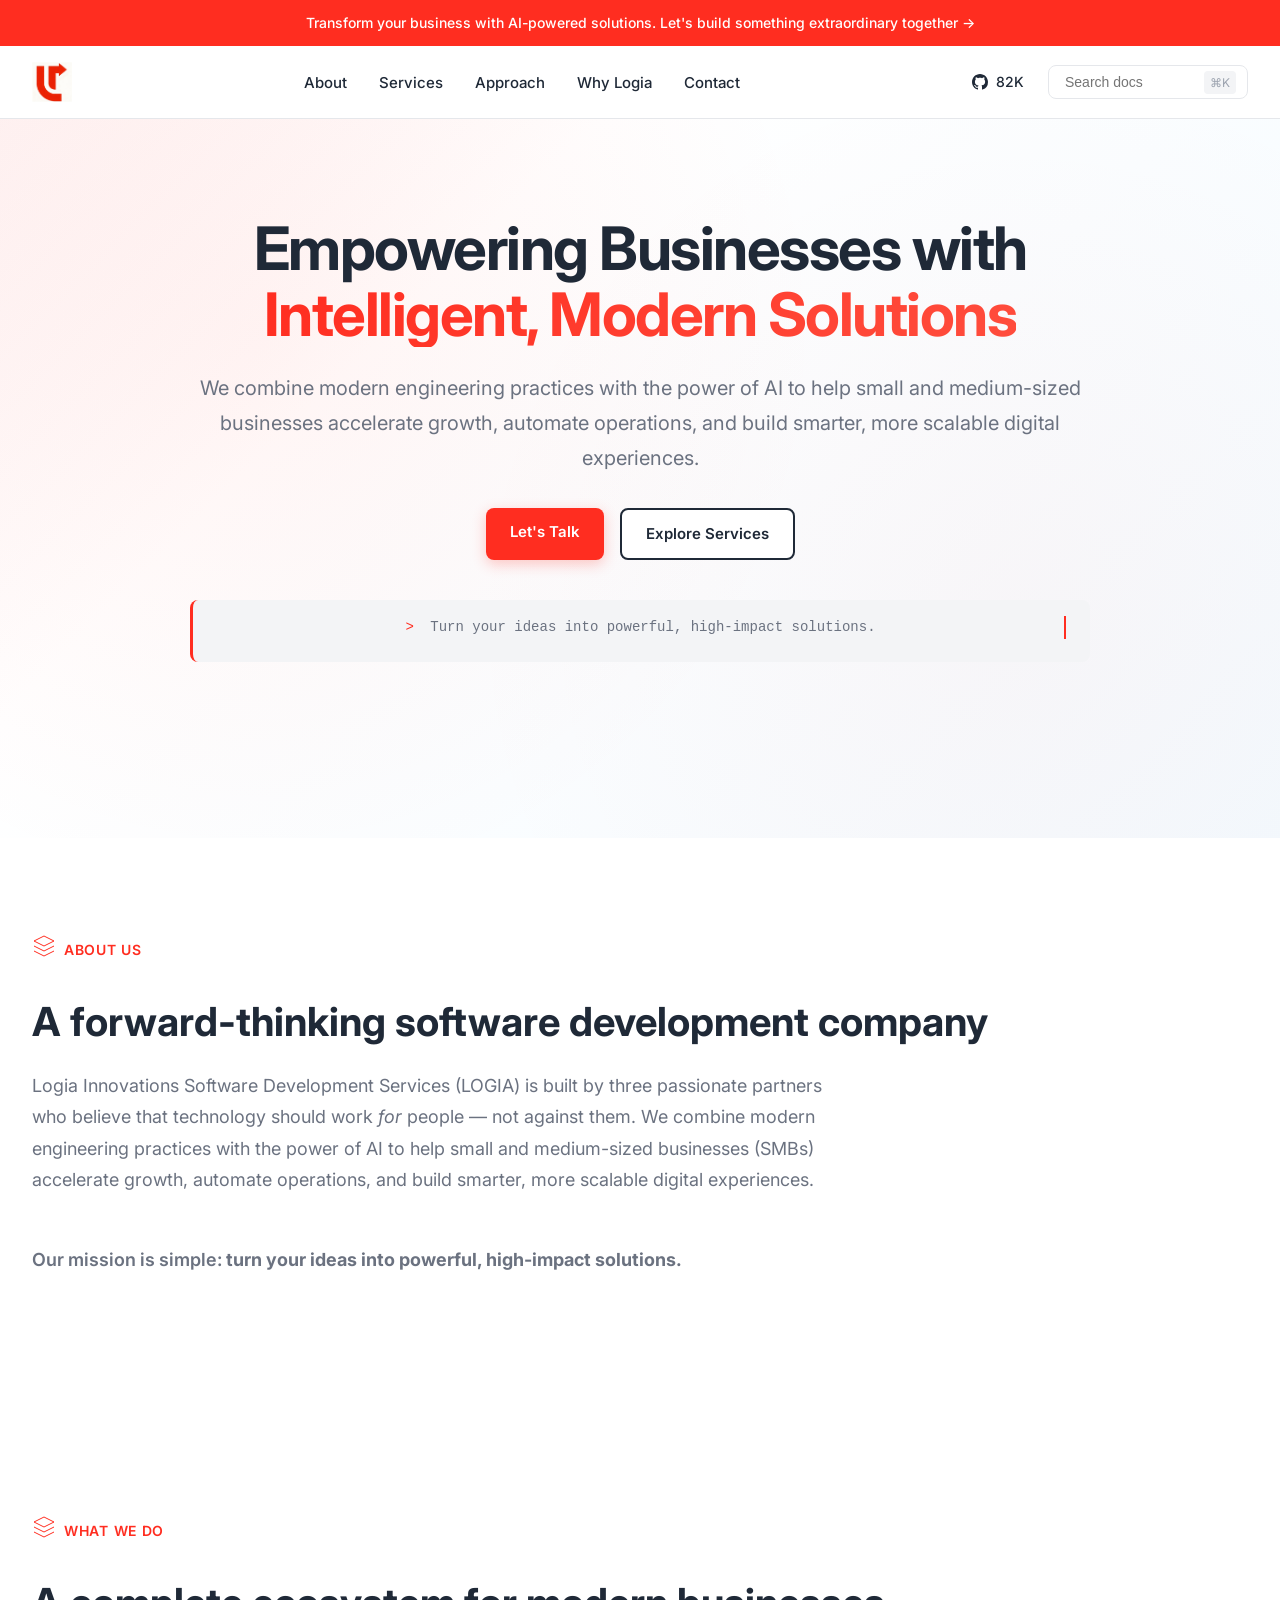
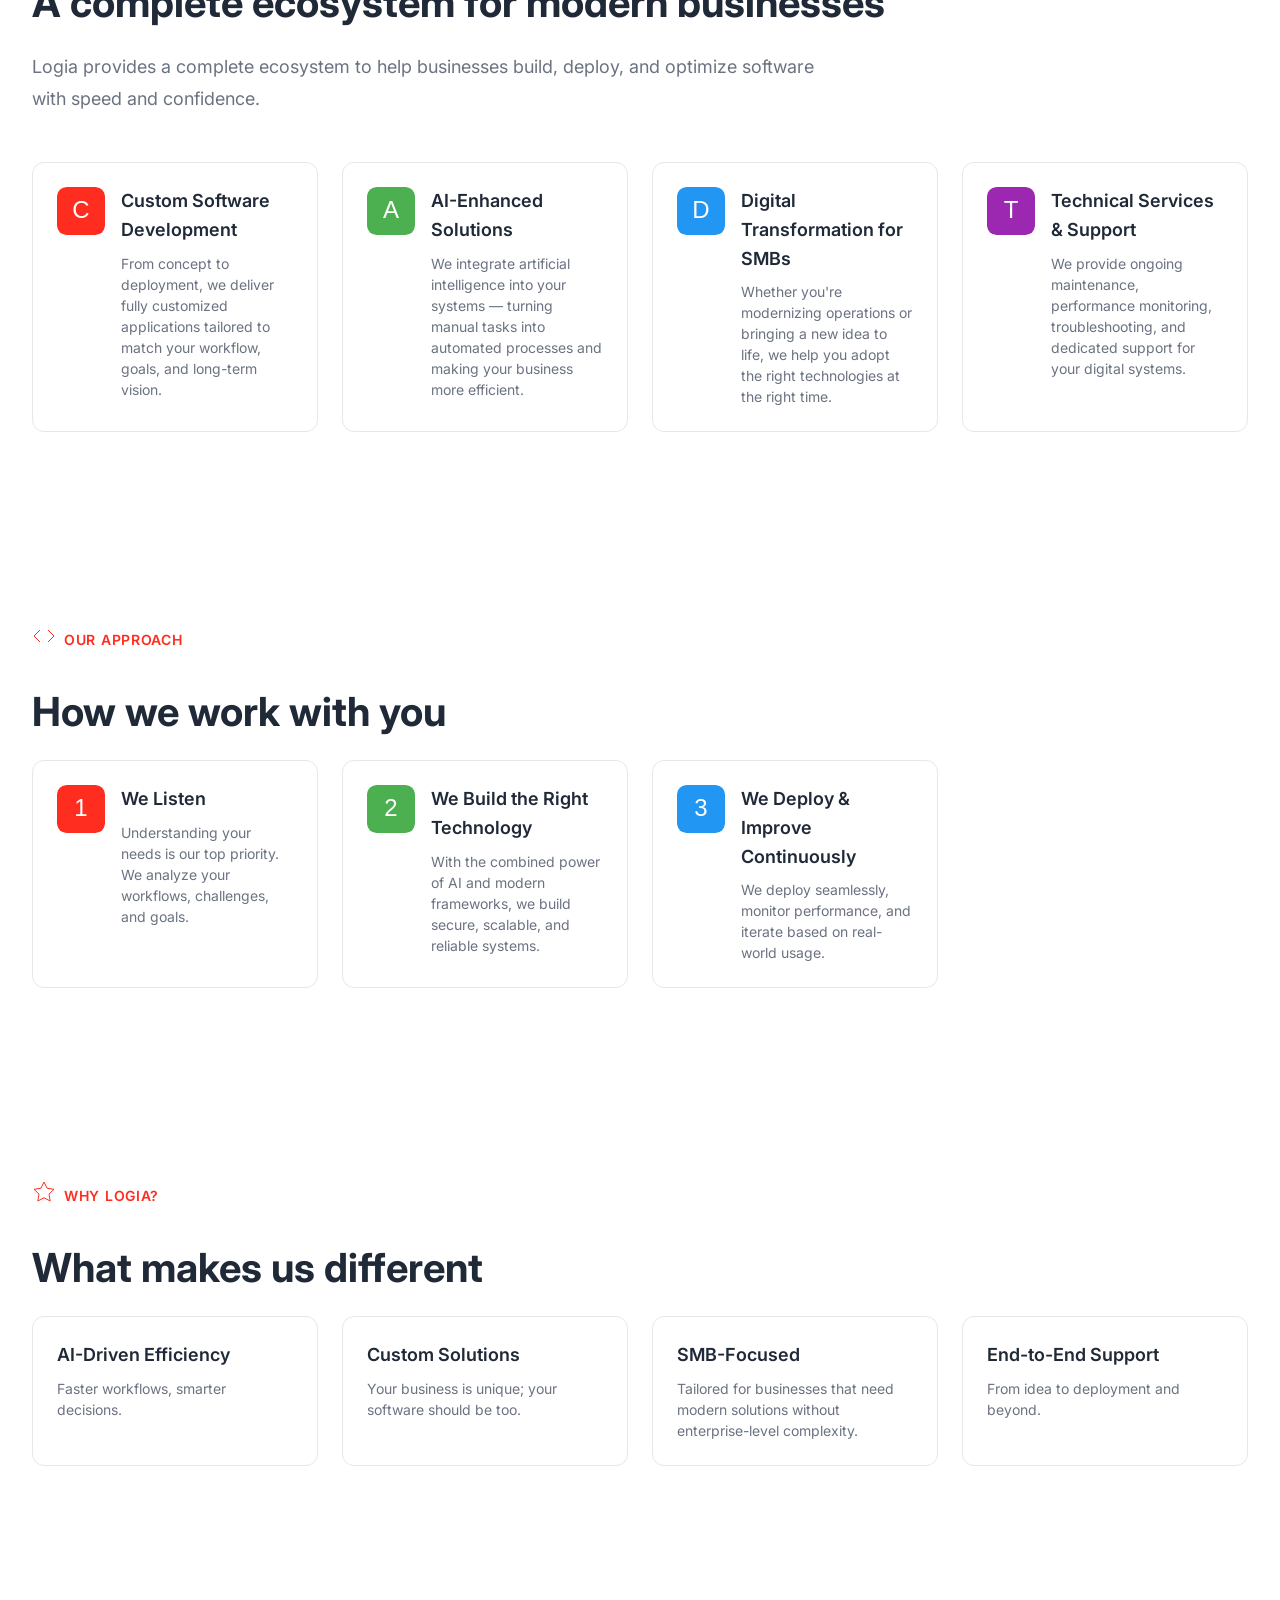
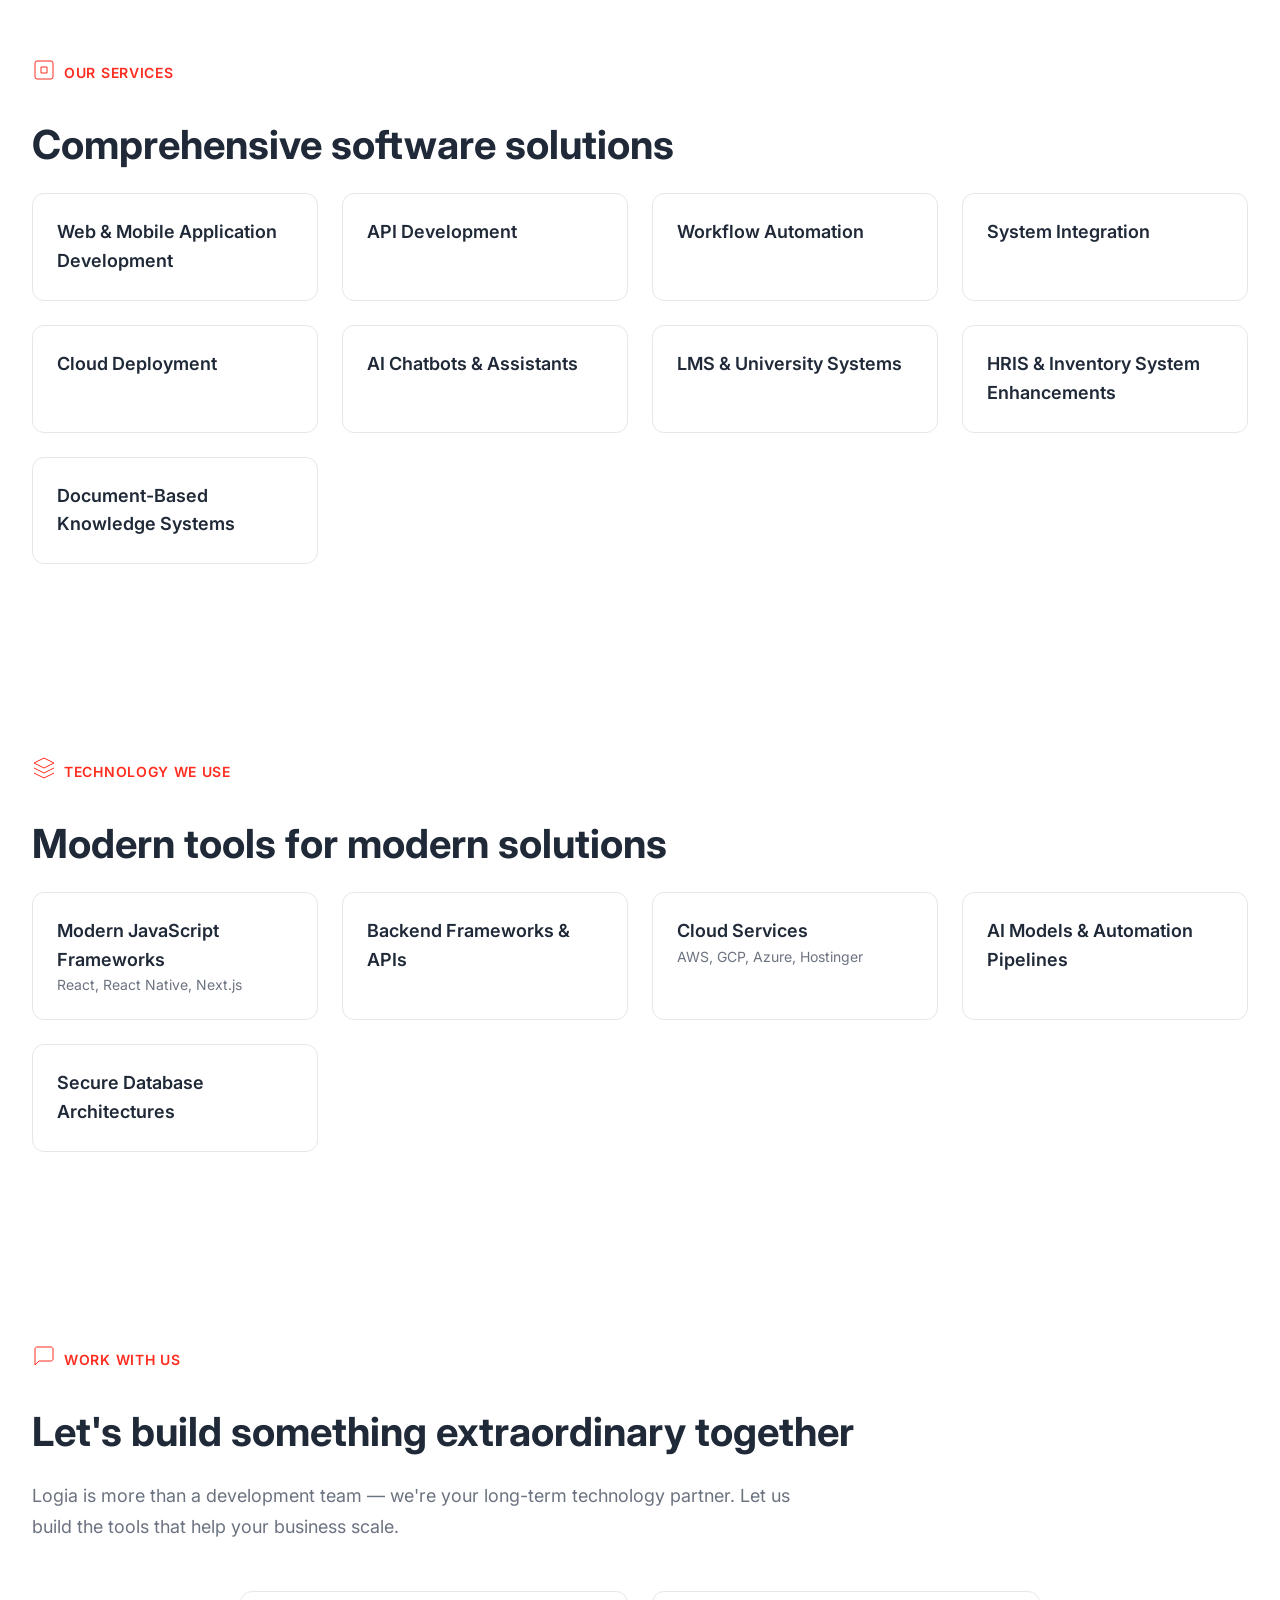
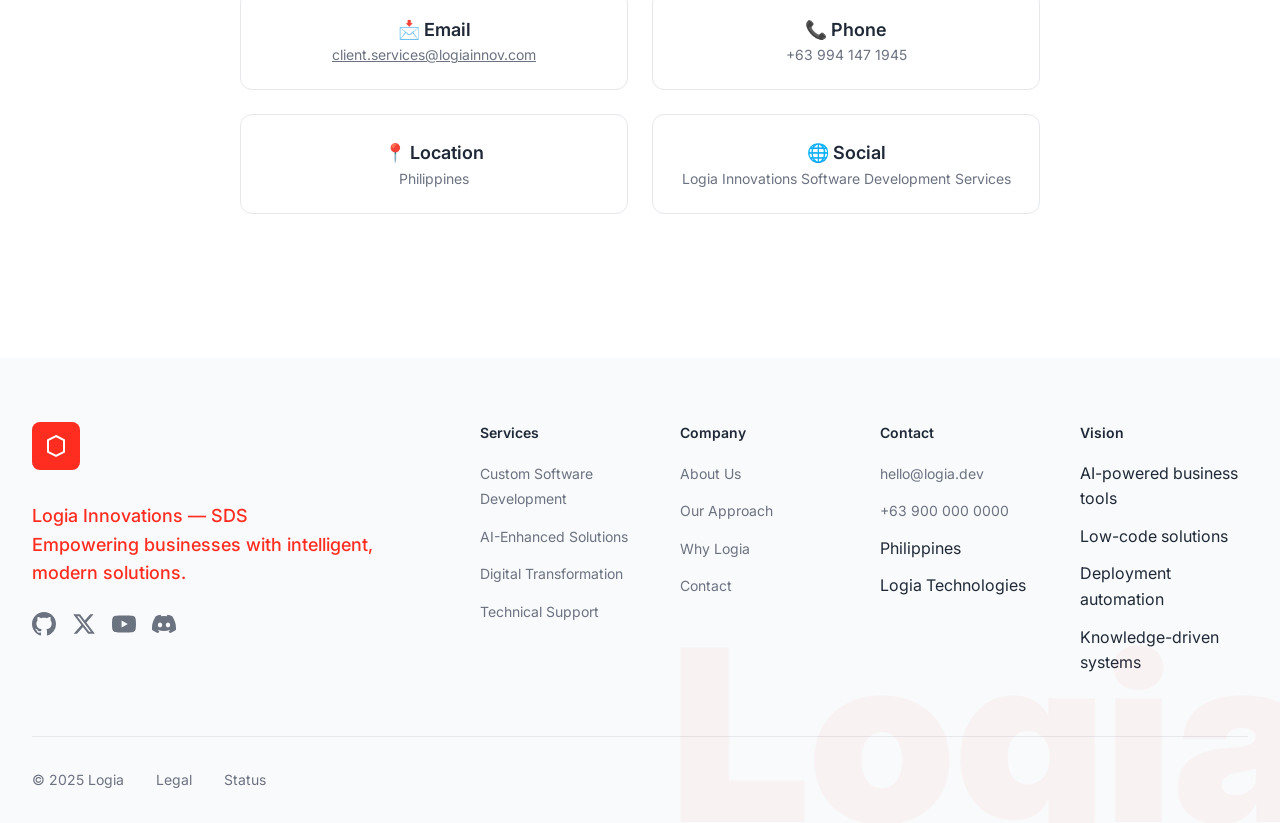
==== index.html @ abb9653e "Update company information and contact details Company Branding: - Update company name to "Logia Inn" ====
<!DOCTYPE html>
<html lang="en">
<head>
    <meta charset="UTF-8">
    <meta name="viewport" content="width=device-width, initial-scale=1.0">
    <meta name="description" content="Logia - Empowering Businesses with Intelligent, Modern Solutions. We combine AI and modern engineering to help SMBs accelerate growth, automate operations, and build scalable digital experiences.">
    <meta name="keywords" content="Logia, software development, AI solutions, SMB digital transformation, custom software, Philippines, web development, mobile apps, workflow automation">
    <meta name="author" content="Logia">
    <meta property="og:title" content="Logia - Empowering Businesses with Intelligent, Modern Solutions">
    <meta property="og:description" content="We combine modern engineering practices with AI to help SMBs accelerate growth and build smarter digital experiences.">
    <meta property="og:type" content="website">
    <meta name="twitter:card" content="summary_large_image">
    <meta name="twitter:title" content="Logia - Empowering Businesses with Intelligent, Modern Solutions">
    <meta name="twitter:description" content="We combine modern engineering practices with AI to help SMBs accelerate growth and build smarter digital experiences.">
    <title>Logia - Empowering Businesses with Intelligent, Modern Solutions</title>
    <link rel="stylesheet" href="styles.css">
    <link rel="preconnect" href="https://fonts.googleapis.com">
    <link rel="preconnect" href="https://fonts.gstatic.com" crossorigin>
    <link href="https://fonts.googleapis.com/css2?family=Inter:wght@300;400;500;600;700&display=swap" rel="stylesheet">
</head>
<body>
    <!-- Banner -->
    <div class="banner">
        <p>Transform your business with AI-powered solutions. Let's build something extraordinary together →</p>
    </div>

    <!-- Navigation -->
    <nav class="navbar">
        <div class="container">
            <div class="nav-wrapper">
                <a href="#" class="logo">
                    <picture>
                        <source srcset="logianewlogo.jpg" type="image/webp">
                        <img src="logianewlogo.jpg" alt="Logia" class="logo-img">
                    </picture>
                </a>

                <ul class="nav-menu">
                    <li class="nav-item">
                        <a href="#about" class="nav-link">About</a>
                    </li>
                    <li class="nav-item">
                        <a href="#services" class="nav-link">Services</a>
                    </li>
                    <li class="nav-item">
                        <a href="#approach" class="nav-link">Approach</a>
                    </li>
                    <li class="nav-item">
                        <a href="#why-logia" class="nav-link">Why Logia</a>
                    </li>
                    <li class="nav-item">
                        <a href="#contact" class="nav-link">Contact</a>
                    </li>
                </ul>

                <div class="nav-right">
                    <a href="#" class="github-link">
                        <svg width="16" height="16" fill="currentColor" viewBox="0 0 16 16">
                            <path d="M8 0C3.58 0 0 3.58 0 8c0 3.54 2.29 6.53 5.47 7.59.4.07.55-.17.55-.38 0-.19-.01-.82-.01-1.49-2.01.37-2.53-.49-2.69-.94-.09-.23-.48-.94-.82-1.13-.28-.15-.68-.52-.01-.53.63-.01 1.08.58 1.23.82.72 1.21 1.87.87 2.33.66.07-.52.28-.87.51-1.07-1.78-.2-3.64-.89-3.64-3.95 0-.87.31-1.59.82-2.15-.08-.2-.36-1.02.08-2.12 0 0 .67-.21 2.2.82.64-.18 1.32-.27 2-.27.68 0 1.36.09 2 .27 1.53-1.04 2.2-.82 2.2-.82.44 1.1.16 1.92.08 2.12.51.56.82 1.27.82 2.15 0 3.07-1.87 3.75-3.65 3.95.29.25.54.73.54 1.48 0 1.07-.01 1.93-.01 2.2 0 .21.15.46.55.38A8.012 8.012 0 0 0 16 8c0-4.42-3.58-8-8-8z"/>
                        </svg>
                        <span>82K</span>
                    </a>
                    <div class="search-box">
                        <input type="search" placeholder="Search docs" aria-label="Search documentation">
                        <span class="search-shortcut">⌘K</span>
                    </div>
                    <!-- <a href="#contact" class="btn btn-primary">Get in Touch</a> -->
                </div>

                <button class="mobile-menu-toggle" aria-label="Toggle menu">
                    <span></span>
                    <span></span>
                    <span></span>
                </button>
            </div>
        </div>
    </nav>

    <!-- Hero Section -->
    <section class="hero">
        <div class="hero-background">
            <div class="hero-gradient"></div>
            <div class="hero-pattern"></div>
        </div>
        <div class="container">
            <div class="hero-content" style="display: flex; justify-content: center; align-items: center;">
                <div class="hero-text" style="text-align: center; max-width: 900px;">
                    <h1 class="hero-title">
                        Empowering Businesses with
                        <span class="text-highlight">Intelligent, Modern Solutions</span>
                    </h1>

                    <p class="hero-description">
                        We combine modern engineering practices with the power of AI to help small and
                        medium-sized businesses accelerate growth, automate operations, and build smarter,
                        more scalable digital experiences.
                    </p>

                    <div class="hero-buttons">
                        <a href="#contact" class="btn btn-primary">Let's Talk</a>
                        <a href="#services" class="btn btn-secondary">Explore Services</a>
                    </div>

                    <div class="code-snippet">
                        <code>
                            <span class="code-prompt">></span> Turn your ideas into powerful, high-impact solutions.
                        </code>
                    </div>

                    <!-- <div class="hero-stats">
                        <div class="stat-item">
                            <div class="stat-number">10+</div>
                            <div class="stat-label">Expert Partners</div>
                        </div>
                        <div class="stat-item">
                            <div class="stat-number">50+</div>
                            <div class="stat-label">Projects Delivered</div>
                        </div>
                        <div class="stat-item">
                            <div class="stat-number">100%</div>
                            <div class="stat-label">Client Satisfaction</div>
                        </div>
                    </div> -->
                </div>
            </div>
        </div>
    </section>

    <!-- About Us Section -->
    <section class="ecosystem" id="about">
        <div class="container">
            <div class="section-header">
                <div class="section-icon">
                    <svg width="24" height="24" viewBox="0 0 24 24" fill="none" stroke="currentColor">
                        <path d="M12 2L2 7L12 12L22 7L12 2Z"></path>
                        <path d="M2 17L12 22L22 17"></path>
                        <path d="M2 12L12 17L22 12"></path>
                    </svg>
                </div>
                <h2 class="section-label">About Us</h2>
            </div>

            <h3 class="ecosystem-title">A forward-thinking software development company</h3>

            <p class="ecosystem-description">
                Logia Innovations Software Development Services (LOGIA) is built by three passionate partners who believe that technology should work
                <em>for</em> people — not against them. We combine modern engineering practices with
                the power of AI to help small and medium-sized businesses (SMBs) accelerate growth,
                automate operations, and build smarter, more scalable digital experiences.
            </p>

            <p class="ecosystem-description" style="margin-top: 1.5rem; font-weight: 600;">
                Our mission is simple: <strong>turn your ideas into powerful, high-impact solutions.</strong>
            </p>
        </div>
    </section>

    <!-- What We Do Section -->
    <section class="ecosystem" id="services">
        <div class="container">
            <div class="section-header">
                <div class="section-icon">
                    <svg width="24" height="24" viewBox="0 0 24 24" fill="none" stroke="currentColor">
                        <path d="M12 2L2 7L12 12L22 7L12 2Z"></path>
                        <path d="M2 17L12 22L22 17"></path>
                        <path d="M2 12L12 17L22 12"></path>
                    </svg>
                </div>
                <h2 class="section-label">What We Do</h2>
            </div>

            <h3 class="ecosystem-title">A complete ecosystem for modern businesses</h3>

            <p class="ecosystem-description">
                Logia provides a complete ecosystem to help businesses build, deploy, and optimize
                software with speed and confidence.
            </p>

            <div class="packages-grid">
                <div class="package-card">
                    <div class="package-icon">
                        <img src="data:image/svg+xml,%3Csvg xmlns='http://www.w3.org/2000/svg' viewBox='0 0 100 100'%3E%3Crect fill='%23FF2D20' width='100' height='100' rx='20'/%3E%3Ctext x='50' y='65' font-size='50' text-anchor='middle' fill='white' font-family='Arial'%3EC%3C/text%3E%3C/svg%3E" alt="Custom Software">
                    </div>
                    <div class="package-info">
                        <div class="package-header">
                            <h4 class="package-name">Custom Software Development</h4>
                        </div>
                        <p class="package-description">From concept to deployment, we deliver fully customized applications tailored to match your workflow, goals, and long-term vision.</p>
                    </div>
                </div>

                <div class="package-card">
                    <div class="package-icon">
                        <img src="data:image/svg+xml,%3Csvg xmlns='http://www.w3.org/2000/svg' viewBox='0 0 100 100'%3E%3Crect fill='%234CAF50' width='100' height='100' rx='20'/%3E%3Ctext x='50' y='65' font-size='50' text-anchor='middle' fill='white' font-family='Arial'%3EA%3C/text%3E%3C/svg%3E" alt="AI Solutions">
                    </div>
                    <div class="package-info">
                        <div class="package-header">
                            <h4 class="package-name">AI-Enhanced Solutions</h4>
                        </div>
                        <p class="package-description">We integrate artificial intelligence into your systems — turning manual tasks into automated processes and making your business more efficient.</p>
                    </div>
                </div>

                <div class="package-card">
                    <div class="package-icon">
                        <img src="data:image/svg+xml,%3Csvg xmlns='http://www.w3.org/2000/svg' viewBox='0 0 100 100'%3E%3Crect fill='%232196F3' width='100' height='100' rx='20'/%3E%3Ctext x='50' y='65' font-size='50' text-anchor='middle' fill='white' font-family='Arial'%3ED%3C/text%3E%3C/svg%3E" alt="Digital Transformation">
                    </div>
                    <div class="package-info">
                        <div class="package-header">
                            <h4 class="package-name">Digital Transformation for SMBs</h4>
                        </div>
                        <p class="package-description">Whether you're modernizing operations or bringing a new idea to life, we help you adopt the right technologies at the right time.</p>
                    </div>
                </div>

                <div class="package-card">
                    <div class="package-icon">
                        <img src="data:image/svg+xml,%3Csvg xmlns='http://www.w3.org/2000/svg' viewBox='0 0 100 100'%3E%3Crect fill='%239C27B0' width='100' height='100' rx='20'/%3E%3Ctext x='50' y='65' font-size='50' text-anchor='middle' fill='white' font-family='Arial'%3ET%3C/text%3E%3C/svg%3E" alt="Technical Support">
                    </div>
                    <div class="package-info">
                        <div class="package-header">
                            <h4 class="package-name">Technical Services & Support</h4>
                        </div>
                        <p class="package-description">We provide ongoing maintenance, performance monitoring, troubleshooting, and dedicated support for your digital systems.</p>
                    </div>
                </div>
            </div>
        </div>
    </section>

    <!-- Our Approach Section -->
    <section class="ecosystem" id="approach">
        <div class="container">
            <div class="section-header">
                <div class="section-icon">
                    <svg width="24" height="24" viewBox="0 0 24 24" fill="none" stroke="currentColor">
                        <polyline points="16 18 22 12 16 6"></polyline>
                        <polyline points="8 6 2 12 8 18"></polyline>
                    </svg>
                </div>
                <h2 class="section-label">Our Approach</h2>
            </div>

            <h3 class="ecosystem-title">How we work with you</h3>

            <div class="packages-grid">
                <div class="package-card">
                    <div class="package-icon">
                        <img src="data:image/svg+xml,%3Csvg xmlns='http://www.w3.org/2000/svg' viewBox='0 0 100 100'%3E%3Crect fill='%23FF2D20' width='100' height='100' rx='20'/%3E%3Ctext x='50' y='65' font-size='50' text-anchor='middle' fill='white' font-family='Arial'%3E1%3C/text%3E%3C/svg%3E" alt="We Listen">
                    </div>
                    <div class="package-info">
                        <div class="package-header">
                            <h4 class="package-name">We Listen</h4>
                        </div>
                        <p class="package-description">Understanding your needs is our top priority. We analyze your workflows, challenges, and goals.</p>
                    </div>
                </div>

                <div class="package-card">
                    <div class="package-icon">
                        <img src="data:image/svg+xml,%3Csvg xmlns='http://www.w3.org/2000/svg' viewBox='0 0 100 100'%3E%3Crect fill='%234CAF50' width='100' height='100' rx='20'/%3E%3Ctext x='50' y='65' font-size='50' text-anchor='middle' fill='white' font-family='Arial'%3E2%3C/text%3E%3C/svg%3E" alt="We Build">
                    </div>
                    <div class="package-info">
                        <div class="package-header">
                            <h4 class="package-name">We Build the Right Technology</h4>
                        </div>
                        <p class="package-description">With the combined power of AI and modern frameworks, we build secure, scalable, and reliable systems.</p>
                    </div>
                </div>

                <div class="package-card">
                    <div class="package-icon">
                        <img src="data:image/svg+xml,%3Csvg xmlns='http://www.w3.org/2000/svg' viewBox='0 0 100 100'%3E%3Crect fill='%232196F3' width='100' height='100' rx='20'/%3E%3Ctext x='50' y='65' font-size='50' text-anchor='middle' fill='white' font-family='Arial'%3E3%3C/text%3E%3C/svg%3E" alt="We Deploy">
                    </div>
                    <div class="package-info">
                        <div class="package-header">
                            <h4 class="package-name">We Deploy & Improve Continuously</h4>
                        </div>
                        <p class="package-description">We deploy seamlessly, monitor performance, and iterate based on real-world usage.</p>
                    </div>
                </div>
            </div>
        </div>
    </section>

    <!-- Why Logia Section -->
    <section class="ecosystem" id="why-logia">
        <div class="container">
            <div class="section-header">
                <div class="section-icon">
                    <svg width="24" height="24" viewBox="0 0 24 24" fill="none" stroke="currentColor">
                        <path d="M12 2L15.09 8.26L22 9.27L17 14.14L18.18 21.02L12 17.77L5.82 21.02L7 14.14L2 9.27L8.91 8.26L12 2Z"></path>
                    </svg>
                </div>
                <h2 class="section-label">Why Logia?</h2>
            </div>

            <h3 class="ecosystem-title">What makes us different</h3>

            <div class="packages-grid">
                <div class="package-card">
                    <div class="package-info">
                        <div class="package-header">
                            <h4 class="package-name">AI-Driven Efficiency</h4>
                        </div>
                        <p class="package-description">Faster workflows, smarter decisions.</p>
                    </div>
                </div>

                <div class="package-card">
                    <div class="package-info">
                        <div class="package-header">
                            <h4 class="package-name">Custom Solutions</h4>
                        </div>
                        <p class="package-description">Your business is unique; your software should be too.</p>
                    </div>
                </div>

                <div class="package-card">
                    <div class="package-info">
                        <div class="package-header">
                            <h4 class="package-name">SMB-Focused</h4>
                        </div>
                        <p class="package-description">Tailored for businesses that need modern solutions without enterprise-level complexity.</p>
                    </div>
                </div>

                <div class="package-card">
                    <div class="package-info">
                        <div class="package-header">
                            <h4 class="package-name">End-to-End Support</h4>
                        </div>
                        <p class="package-description">From idea to deployment and beyond.</p>
                    </div>
                </div>
            </div>
        </div>
    </section>

    <!-- Services List Section -->
    <section class="ecosystem">
        <div class="container">
            <div class="section-header">
                <div class="section-icon">
                    <svg width="24" height="24" viewBox="0 0 24 24" fill="none" stroke="currentColor">
                        <rect x="3" y="3" width="18" height="18" rx="2"></rect>
                        <path d="M9 9H15V15H9V9Z"></path>
                    </svg>
                </div>
                <h2 class="section-label">Our Services</h2>
            </div>

            <h3 class="ecosystem-title">Comprehensive software solutions</h3>

            <div class="packages-grid">
                <div class="package-card">
                    <div class="package-info">
                        <h4 class="package-name">Web & Mobile Application Development</h4>
                    </div>
                </div>

                <div class="package-card">
                    <div class="package-info">
                        <h4 class="package-name">API Development</h4>
                    </div>
                </div>

                <div class="package-card">
                    <div class="package-info">
                        <h4 class="package-name">Workflow Automation</h4>
                    </div>
                </div>

                <div class="package-card">
                    <div class="package-info">
                        <h4 class="package-name">System Integration</h4>
                    </div>
                </div>

                <div class="package-card">
                    <div class="package-info">
                        <h4 class="package-name">Cloud Deployment</h4>
                    </div>
                </div>

                <div class="package-card">
                    <div class="package-info">
                        <h4 class="package-name">AI Chatbots & Assistants</h4>
                    </div>
                </div>

                <div class="package-card">
                    <div class="package-info">
                        <h4 class="package-name">LMS & University Systems</h4>
                    </div>
                </div>

                <div class="package-card">
                    <div class="package-info">
                        <h4 class="package-name">HRIS & Inventory System Enhancements</h4>
                    </div>
                </div>

                <div class="package-card">
                    <div class="package-info">
                        <h4 class="package-name">Document-Based Knowledge Systems</h4>
                    </div>
                </div>
            </div>
        </div>
    </section>

    <!-- Technology Section -->
    <section class="ecosystem">
        <div class="container">
            <div class="section-header">
                <div class="section-icon">
                    <svg width="24" height="24" viewBox="0 0 24 24" fill="none" stroke="currentColor">
                        <path d="M12 2L2 7L12 12L22 7L12 2Z"></path>
                        <path d="M2 17L12 22L22 17"></path>
                        <path d="M2 12L12 17L22 12"></path>
                    </svg>
                </div>
                <h2 class="section-label">Technology We Use</h2>
            </div>

            <h3 class="ecosystem-title">Modern tools for modern solutions</h3>

            <div class="packages-grid">
                <div class="package-card">
                    <div class="package-info">
                        <h4 class="package-name">Modern JavaScript Frameworks</h4>
                        <p class="package-description">React, React Native, Next.js</p>
                    </div>
                </div>

                <div class="package-card">
                    <div class="package-info">
                        <h4 class="package-name">Backend Frameworks & APIs</h4>
                    </div>
                </div>

                <div class="package-card">
                    <div class="package-info">
                        <h4 class="package-name">Cloud Services</h4>
                        <p class="package-description">AWS, GCP, Azure, Hostinger</p>
                    </div>
                </div>

                <div class="package-card">
                    <div class="package-info">
                        <h4 class="package-name">AI Models & Automation Pipelines</h4>
                    </div>
                </div>

                <div class="package-card">
                    <div class="package-info">
                        <h4 class="package-name">Secure Database Architectures</h4>
                    </div>
                </div>
            </div>
        </div>
    </section>

    <!-- Contact Section -->
    <section class="ecosystem" id="contact">
        <div class="container">
            <div class="section-header">
                <div class="section-icon">
                    <svg width="24" height="24" viewBox="0 0 24 24" fill="none" stroke="currentColor">
                        <path d="M21 15C21 15.5304 20.7893 16.0391 20.4142 16.4142C20.0391 16.7893 19.5304 17 19 17H7L3 21V5C3 4.46957 3.21071 3.96086 3.58579 3.58579C3.96086 3.21071 4.46957 3 5 3H19C19.5304 3 20.0391 3.21071 20.4142 3.58579C20.7893 3.96086 21 4.46957 21 5V15Z"></path>
                    </svg>
                </div>
                <h2 class="section-label">Work With Us</h2>
            </div>

            <h3 class="ecosystem-title">Let's build something extraordinary together</h3>

            <p class="ecosystem-description">
                Logia is more than a development team — we're your long-term technology partner.
                Let us build the tools that help your business scale.
            </p>

            <div class="packages-grid" style="max-width: 800px; margin: 3rem auto;">
                <div class="package-card" style="text-align: center;">
                    <div class="package-info">
                        <h4 class="package-name">📩 Email</h4>
                        <p class="package-description">
                            <a href="mailto:client.services@logiainnov.com" style="color: inherit; text-decoration: underline;">client.services@logiainnov.com</a>
                        </p>
                    </div>
                </div>

                <div class="package-card" style="text-align: center;">
                    <div class="package-info">
                        <h4 class="package-name">📞 Phone</h4>
                        <p class="package-description">+63 994 147 1945</p>
                    </div>
                </div>

                <div class="package-card" style="text-align: center;">
                    <div class="package-info">
                        <h4 class="package-name">📍 Location</h4>
                        <p class="package-description">Philippines</p>
                    </div>
                </div>

                <div class="package-card" style="text-align: center;">
                    <div class="package-info">
                        <h4 class="package-name">🌐 Social</h4>
                        <p class="package-description">Logia Innovations Software Development Services</p>
                    </div>
                </div>
            </div>
        </div>
    </section>

    <!-- Footer -->
    <footer class="footer" id="contact">
        <div class="container">
            <div class="footer-content">
                <div class="footer-brand">
                    <div class="footer-logo">
                        <svg width="48" height="48" viewBox="0 0 48 48" fill="none">
                            <rect width="48" height="48" rx="8" fill="#FF2D20"/>
                            <path d="M24 14L32 18V30L24 34L16 30V18L24 14Z" stroke="white" stroke-width="2" fill="none"/>
                        </svg>
                    </div>
                    <p class="footer-tagline">
                        Logia Innovations — SDS<br>
                        Empowering businesses with intelligent,<br>
                        modern solutions.
                    </p>
                    <div class="social-links">
                        <a href="#" aria-label="GitHub">
                            <svg width="24" height="24" fill="currentColor" viewBox="0 0 16 16">
                                <path d="M8 0C3.58 0 0 3.58 0 8c0 3.54 2.29 6.53 5.47 7.59.4.07.55-.17.55-.38 0-.19-.01-.82-.01-1.49-2.01.37-2.53-.49-2.69-.94-.09-.23-.48-.94-.82-1.13-.28-.15-.68-.52-.01-.53.63-.01 1.08.58 1.23.82.72 1.21 1.87.87 2.33.66.07-.52.28-.87.51-1.07-1.78-.2-3.64-.89-3.64-3.95 0-.87.31-1.59.82-2.15-.08-.2-.36-1.02.08-2.12 0 0 .67-.21 2.2.82.64-.18 1.32-.27 2-.27.68 0 1.36.09 2 .27 1.53-1.04 2.2-.82 2.2-.82.44 1.1.16 1.92.08 2.12.51.56.82 1.27.82 2.15 0 3.07-1.87 3.75-3.65 3.95.29.25.54.73.54 1.48 0 1.07-.01 1.93-.01 2.2 0 .21.15.46.55.38A8.012 8.012 0 0 0 16 8c0-4.42-3.58-8-8-8z"/>
                            </svg>
                        </a>
                        <a href="#" aria-label="Twitter">
                            <svg width="24" height="24" fill="currentColor" viewBox="0 0 24 24">
                                <path d="M18.244 2.25h3.308l-7.227 8.26 8.502 11.24H16.17l-5.214-6.817L4.99 21.75H1.68l7.73-8.835L1.254 2.25H8.08l4.713 6.231zm-1.161 17.52h1.833L7.084 4.126H5.117z"/>
                            </svg>
                        </a>
                        <a href="#" aria-label="YouTube">
                            <svg width="24" height="24" fill="currentColor" viewBox="0 0 24 24">
                                <path d="M23.498 6.186a3.016 3.016 0 0 0-2.122-2.136C19.505 3.545 12 3.545 12 3.545s-7.505 0-9.377.505A3.017 3.017 0 0 0 .502 6.186C0 8.07 0 12 0 12s0 3.93.502 5.814a3.016 3.016 0 0 0 2.122 2.136c1.871.505 9.376.505 9.376.505s7.505 0 9.377-.505a3.015 3.015 0 0 0 2.122-2.136C24 15.93 24 12 24 12s0-3.93-.502-5.814zM9.545 15.568V8.432L15.818 12l-6.273 3.568z"/>
                            </svg>
                        </a>
                        <a href="#" aria-label="Discord">
                            <svg width="24" height="24" fill="currentColor" viewBox="0 0 24 24">
                                <path d="M20.317 4.37a19.791 19.791 0 0 0-4.885-1.515a.074.074 0 0 0-.079.037c-.21.375-.444.864-.608 1.25a18.27 18.27 0 0 0-5.487 0a12.64 12.64 0 0 0-.617-1.25a.077.077 0 0 0-.079-.037A19.736 19.736 0 0 0 3.677 4.37a.07.07 0 0 0-.032.027C.533 9.046-.32 13.58.099 18.057a.082.082 0 0 0 .031.057a19.9 19.9 0 0 0 5.993 3.03a.078.078 0 0 0 .084-.028a14.09 14.09 0 0 0 1.226-1.994a.076.076 0 0 0-.041-.106a13.107 13.107 0 0 1-1.872-.892a.077.077 0 0 1-.008-.128a10.2 10.2 0 0 0 .372-.292a.074.074 0 0 1 .077-.01c3.928 1.793 8.18 1.793 12.062 0a.074.074 0 0 1 .078.01c.12.098.246.198.373.292a.077.077 0 0 1-.006.127a12.299 12.299 0 0 1-1.873.892a.077.077 0 0 0-.041.107c.36.698.772 1.362 1.225 1.993a.076.076 0 0 0 .084.028a19.839 19.839 0 0 0 6.002-3.03a.077.077 0 0 0 .032-.054c.5-5.177-.838-9.674-3.549-13.66a.061.061 0 0 0-.031-.03zM8.02 15.33c-1.183 0-2.157-1.085-2.157-2.419c0-1.333.956-2.419 2.157-2.419c1.21 0 2.176 1.096 2.157 2.42c0 1.333-.956 2.418-2.157 2.418zm7.975 0c-1.183 0-2.157-1.085-2.157-2.419c0-1.333.955-2.419 2.157-2.419c1.21 0 2.176 1.096 2.157 2.42c0 1.333-.946 2.418-2.157 2.418z"/>
                            </svg>
                        </a>
                    </div>
                </div>

                <div class="footer-links">
                    <div class="footer-column">
                        <h4>Services</h4>
                        <ul>
                            <li><a href="#services">Custom Software Development</a></li>
                            <li><a href="#services">AI-Enhanced Solutions</a></li>
                            <li><a href="#services">Digital Transformation</a></li>
                            <li><a href="#services">Technical Support</a></li>
                        </ul>
                    </div>

                    <div class="footer-column">
                        <h4>Company</h4>
                        <ul>
                            <li><a href="#about">About Us</a></li>
                            <li><a href="#approach">Our Approach</a></li>
                            <li><a href="#why-logia">Why Logia</a></li>
                            <li><a href="#contact">Contact</a></li>
                        </ul>
                    </div>

                    <div class="footer-column">
                        <h4>Contact</h4>
                        <ul>
                            <li><a href="mailto:hello@logia.dev">hello@logia.dev</a></li>
                            <li><a href="tel:+639000000000">+63 900 000 0000</a></li>
                            <li>Philippines</li>
                            <li>Logia Technologies</li>
                        </ul>
                    </div>

                    <div class="footer-column">
                        <h4>Vision</h4>
                        <ul>
                            <li>AI-powered business tools</li>
                            <li>Low-code solutions</li>
                            <li>Deployment automation</li>
                            <li>Knowledge-driven systems</li>
                        </ul>
                    </div>
                </div>
            </div>

            <div class="footer-bottom">
                <div class="footer-legal">
                    <p>&copy; 2025 Logia</p>
                    <a href="#">Legal</a>
                    <a href="#">Status</a>
                </div>
            </div>

            <div class="footer-logo-large">
                <h2>Logia</h2>
            </div>
        </div>
    </footer>

    <script src="script.js"></script>
</body>
</html>
---- styles.css ----
/* Reset and Base Styles */
* {
    margin: 0;
    padding: 0;
    box-sizing: border-box;
}

:root {
    --primary-color: #FF2D20;
    --primary-dark: #E02414;
    --text-primary: #1F2937;
    --text-secondary: #6B7280;
    --text-light: #9CA3AF;
    --bg-light: #F9FAFB;
    --bg-white: #FFFFFF;
    --border-color: #E5E7EB;
    --code-bg: #F3F4F6;
}

html {
    scroll-behavior: smooth;
}

body {
    font-family: 'Inter', -apple-system, BlinkMacSystemFont, 'Segoe UI', Roboto, sans-serif;
    color: var(--text-primary);
    line-height: 1.6;
    overflow-x: hidden;
}

.container {
    max-width: 1280px;
    margin: 0 auto;
    padding: 0 2rem;
}

/* Banner */
.banner {
    background: var(--primary-color);
    color: white;
    text-align: center;
    padding: 0.75rem 1rem;
    font-size: 0.875rem;
    font-weight: 500;
}

.banner p {
    margin: 0;
}

/* Navigation */
.navbar {
    background: var(--bg-white);
    border-bottom: 1px solid var(--border-color);
    position: sticky;
    top: 0;
    z-index: 100;
    backdrop-filter: blur(10px);
    background-color: rgba(255, 255, 255, 0.95);
}

.nav-wrapper {
    display: flex;
    align-items: center;
    justify-content: space-between;
    padding: 1rem 0;
    gap: 2rem;
}

.logo {
    font-size: 1.5rem;
    font-weight: 700;
    color: var(--primary-color);
    text-decoration: none;
    letter-spacing: -0.025em;
    display: flex;
    align-items: center;
}

.logo-img {
    height: 2.5rem;
    width: auto;
    display: block;
}

.nav-menu {
    display: flex;
    list-style: none;
    gap: 2rem;
    margin: 0;
}

.nav-link {
    color: var(--text-primary);
    text-decoration: none;
    font-size: 0.9375rem;
    font-weight: 500;
    transition: color 0.2s;
}

.nav-link:hover {
    color: var(--primary-color);
}

.nav-right {
    display: flex;
    align-items: center;
    gap: 1.5rem;
}

.github-link {
    display: flex;
    align-items: center;
    gap: 0.5rem;
    color: var(--text-primary);
    text-decoration: none;
    font-weight: 500;
    font-size: 0.875rem;
    transition: color 0.2s;
}

.github-link:hover {
    color: var(--primary-color);
}

.search-box {
    position: relative;
    display: flex;
    align-items: center;
}

.search-box input {
    padding: 0.5rem 3rem 0.5rem 1rem;
    border: 1px solid var(--border-color);
    border-radius: 0.5rem;
    font-size: 0.875rem;
    width: 200px;
    transition: border-color 0.2s;
}

.search-box input:focus {
    outline: none;
    border-color: var(--primary-color);
}

.search-shortcut {
    position: absolute;
    right: 0.75rem;
    font-size: 0.75rem;
    color: var(--text-light);
    background: var(--code-bg);
    padding: 0.125rem 0.375rem;
    border-radius: 0.25rem;
}

.mobile-menu-toggle {
    display: none;
    flex-direction: column;
    gap: 0.25rem;
    background: none;
    border: none;
    cursor: pointer;
    padding: 0.5rem;
}

.mobile-menu-toggle span {
    width: 24px;
    height: 2px;
    background: var(--text-primary);
    transition: all 0.3s;
}

/* Hero Section */
.hero {
    padding: 6rem 0 8rem;
    position: relative;
    overflow: hidden;
}

.hero-background {
    position: absolute;
    top: 0;
    left: 0;
    right: 0;
    bottom: 0;
    z-index: 0;
}

.hero-gradient {
    position: absolute;
    top: 0;
    left: 0;
    right: 0;
    bottom: 0;
    background: linear-gradient(135deg, #fef2f2 0%, #fff 30%, #f0f9ff 100%);
    opacity: 0.8;
}

.hero-pattern {
    position: absolute;
    top: 0;
    left: 0;
    right: 0;
    bottom: 0;
    background-image:
        radial-gradient(circle at 20% 30%, rgba(255, 45, 32, 0.05) 0%, transparent 50%),
        radial-gradient(circle at 80% 70%, rgba(255, 45, 32, 0.03) 0%, transparent 50%);
    animation: patternFloat 20s ease-in-out infinite;
}

@keyframes patternFloat {
    0%, 100% { transform: translateY(0) scale(1); }
    50% { transform: translateY(-20px) scale(1.05); }
}

.hero-content {
    display: grid;
    grid-template-columns: 1fr 1fr;
    gap: 4rem;
    align-items: center;
    position: relative;
    z-index: 1;
}

.hero-title {
    font-size: 3.75rem;
    line-height: 1.1;
    font-weight: 700;
    letter-spacing: -0.025em;
    margin-bottom: 1.5rem;
    color: var(--text-primary);
    opacity: 0;
    animation: fadeInUp 0.8s ease-out 0.2s forwards;
}

.text-highlight {
    color: var(--primary-color);
    background: linear-gradient(135deg, #FF2D20 0%, #ff4d3d 100%);
    -webkit-background-clip: text;
    -webkit-text-fill-color: transparent;
    background-clip: text;
    position: relative;
    display: inline-block;
}

.hero-description {
    font-size: 1.25rem;
    color: var(--text-secondary);
    margin-bottom: 2rem;
    line-height: 1.75;
    opacity: 0;
    animation: fadeInUp 0.8s ease-out 0.4s forwards;
}

.hero-buttons {
    display: flex;
    gap: 1rem;
    margin-bottom: 2.5rem;
    justify-content: center;
    opacity: 0;
    animation: fadeInUp 0.8s ease-out 0.6s forwards;
}

.btn {
    padding: 0.75rem 1.5rem;
    border-radius: 0.5rem;
    text-decoration: none;
    font-weight: 600;
    font-size: 0.9375rem;
    transition: all 0.2s;
    display: inline-block;
    border: none;
    cursor: pointer;
}

.btn-primary {
    background: var(--primary-color);
    color: white;
    box-shadow: 0 4px 14px rgba(255, 45, 32, 0.25);
}

.btn-primary:hover {
    background: #d92415;
    transform: translateY(-2px);
    box-shadow: 0 6px 20px rgba(255, 45, 32, 0.35);
}

.btn-secondary {
    background: var(--bg-white);
    color: var(--text-primary);
    border: 2px solid var(--text-primary);
}

.btn-secondary:hover {
    background: var(--text-primary);
    color: white;
    transform: translateY(-2px);
    box-shadow: 0 4px 12px rgba(0, 0, 0, 0.15);
}

.code-snippet {
    background: var(--code-bg);
    padding: 1rem 1.5rem;
    border-radius: 0.5rem;
    border-left: 3px solid var(--primary-color);
    opacity: 0;
    animation: fadeInUp 0.8s ease-out 0.8s forwards;
    margin-bottom: 3rem;
}

.code-snippet code {
    font-family: 'Monaco', 'Menlo', 'Ubuntu Mono', monospace;
    font-size: 0.875rem;
    color: var(--text-secondary);
    display: inline-block;
    overflow: hidden;
    white-space: nowrap;
    animation: typing 2s steps(50) 1.3s forwards, blink 0.75s step-end infinite;
    border-right: 2px solid var(--primary-color);
    width: 0;
}

.code-prompt {
    color: var(--primary-color);
    margin-right: 0.5rem;
    opacity: 0;
    animation: fadeIn 0.3s ease-out 1.3s forwards;
}

.hero-stats {
    display: flex;
    gap: 3rem;
    justify-content: center;
    align-items: center;
    padding-top: 1rem;
    opacity: 0;
    animation: fadeInUp 0.8s ease-out 1.2s forwards;
}

.stat-item {
    text-align: center;
}

.stat-number {
    font-size: 2.5rem;
    font-weight: 700;
    color: var(--primary-color);
    line-height: 1;
    margin-bottom: 0.5rem;
    background: linear-gradient(135deg, #FF2D20 0%, #ff4d3d 100%);
    -webkit-background-clip: text;
    -webkit-text-fill-color: transparent;
    background-clip: text;
}

.stat-label {
    font-size: 0.875rem;
    color: var(--text-secondary);
    font-weight: 500;
    text-transform: uppercase;
    letter-spacing: 0.05em;
}

.hero-media {
    position: relative;
}

.video-container {
    background: #000;
    border-radius: 1rem;
    overflow: hidden;
    box-shadow: 0 20px 60px rgba(0, 0, 0, 0.3);
    aspect-ratio: 16 / 9;
}

.video-placeholder {
    width: 100%;
    height: 100%;
    display: flex;
    align-items: center;
    justify-content: center;
    position: relative;
    background: linear-gradient(135deg, #1a1a1a 0%, #2d2d2d 100%);
}

.code-text {
    position: absolute;
    top: 2rem;
    left: 2rem;
    color: var(--primary-color);
    font-family: 'Monaco', monospace;
    font-size: 1.5rem;
}

.play-button {
    background: none;
    border: none;
    cursor: pointer;
    transition: transform 0.2s;
}

.play-button:hover {
    transform: scale(1.1);
}

/* Ecosystem Section */
.ecosystem {
    padding: 6rem 0;
    background: var(--bg-white);
}

.section-header {
    display: flex;
    align-items: center;
    gap: 0.5rem;
    margin-bottom: 2rem;
}

.section-icon {
    color: var(--primary-color);
}

.section-label {
    font-size: 0.875rem;
    font-weight: 600;
    color: var(--primary-color);
    text-transform: uppercase;
    letter-spacing: 0.05em;
}

.ecosystem-title {
    font-size: 2.5rem;
    font-weight: 700;
    line-height: 1.2;
    margin-bottom: 1.5rem;
    color: var(--text-primary);
}

.ecosystem-description {
    font-size: 1.125rem;
    color: var(--text-secondary);
    max-width: 800px;
    margin-bottom: 3rem;
    line-height: 1.75;
}

/* Tabs */
.tabs {
    display: flex;
    gap: 0.5rem;
    border-bottom: 2px solid var(--border-color);
    margin-bottom: 3rem;
}

.tab-button {
    padding: 1rem 1.5rem;
    background: none;
    border: none;
    font-size: 0.9375rem;
    font-weight: 600;
    color: var(--text-secondary);
    cursor: pointer;
    border-bottom: 2px solid transparent;
    margin-bottom: -2px;
    transition: all 0.2s;
}

.tab-button:hover {
    color: var(--text-primary);
}

.tab-button.active {
    color: var(--text-primary);
    border-bottom-color: var(--text-primary);
}

.tab-content {
    display: none;
}

.tab-content.active {
    display: block;
}

/* Package Cards */
.packages-grid {
    display: grid;
    grid-template-columns: repeat(auto-fill, minmax(280px, 1fr));
    gap: 1.5rem;
}

.package-card {
    display: flex;
    gap: 1rem;
    padding: 1.5rem;
    background: var(--bg-white);
    border: 1px solid var(--border-color);
    border-radius: 0.75rem;
    transition: all 0.2s;
    cursor: pointer;
}

.package-card:hover {
    border-color: var(--primary-color);
    box-shadow: 0 4px 20px rgba(255, 45, 32, 0.1);
    transform: translateY(-2px);
}

.package-icon {
    flex-shrink: 0;
}

.package-icon img {
    width: 48px;
    height: 48px;
    border-radius: 0.5rem;
}

.package-info {
    flex: 1;
}

.package-header {
    display: flex;
    align-items: center;
    justify-content: space-between;
    margin-bottom: 0.5rem;
}

.package-name {
    font-size: 1.125rem;
    font-weight: 600;
    color: var(--text-primary);
}

.package-badge {
    font-size: 0.75rem;
    font-weight: 600;
    color: var(--text-secondary);
    background: var(--bg-light);
    padding: 0.25rem 0.5rem;
    border-radius: 0.25rem;
}

.package-description {
    font-size: 0.875rem;
    color: var(--text-secondary);
    line-height: 1.5;
}

/* Footer */
.footer {
    background: var(--bg-light);
    padding: 4rem 0 2rem;
    position: relative;
    overflow: hidden;
}

.footer-content {
    display: grid;
    grid-template-columns: 1fr 2fr;
    gap: 4rem;
    margin-bottom: 3rem;
}

.footer-brand {
    display: flex;
    flex-direction: column;
    gap: 1.5rem;
}

.footer-logo svg {
    width: 48px;
    height: 48px;
}

.footer-tagline {
    font-size: 1.125rem;
    color: var(--primary-color);
    line-height: 1.6;
    font-weight: 500;
}

.social-links {
    display: flex;
    gap: 1rem;
}

.social-links a {
    color: var(--text-secondary);
    transition: color 0.2s;
}

.social-links a:hover {
    color: var(--primary-color);
}

.footer-links {
    display: grid;
    grid-template-columns: repeat(4, 1fr);
    gap: 2rem;
}

.footer-column h4 {
    font-size: 0.875rem;
    font-weight: 600;
    color: var(--text-primary);
    margin-bottom: 1rem;
}

.footer-column ul {
    list-style: none;
}

.footer-column li {
    margin-bottom: 0.75rem;
}

.footer-column a {
    color: var(--text-secondary);
    text-decoration: none;
    font-size: 0.875rem;
    transition: color 0.2s;
}

.footer-column a:hover {
    color: var(--primary-color);
}

.footer-bottom {
    padding-top: 2rem;
    border-top: 1px solid var(--border-color);
}

.footer-legal {
    display: flex;
    gap: 2rem;
    font-size: 0.875rem;
    color: var(--text-secondary);
}

.footer-legal a {
    color: var(--text-secondary);
    text-decoration: none;
    transition: color 0.2s;
}

.footer-legal a:hover {
    color: var(--primary-color);
}

.footer-logo-large {
    position: absolute;
    bottom: -2rem;
    right: -2rem;
    z-index: 0;
    opacity: 0.03;
}

.footer-logo-large h2 {
    font-size: 15rem;
    font-weight: 900;
    color: var(--primary-color);
    line-height: 1;
}

/* Responsive Design */
@media (max-width: 1024px) {
    .hero-title {
        font-size: 2.75rem;
    }

    .hero-content {
        grid-template-columns: 1fr;
        gap: 3rem;
    }

    .hero-stats {
        gap: 2rem;
    }

    .stat-number {
        font-size: 2rem;
    }

    .footer-content {
        grid-template-columns: 1fr;
        gap: 3rem;
    }

    .footer-links {
        grid-template-columns: repeat(2, 1fr);
    }

    .packages-grid {
        grid-template-columns: repeat(auto-fill, minmax(250px, 1fr));
    }
}

@media (max-width: 768px) {
    .nav-menu {
        display: none;
    }

    .search-box {
        display: none;
    }

    .mobile-menu-toggle {
        display: flex;
    }

    .hero-title {
        font-size: 2rem;
    }

    .hero-description {
        font-size: 1rem;
    }

    .hero-buttons {
        flex-direction: column;
    }

    .btn {
        text-align: center;
    }

    .hero-stats {
        gap: 1.5rem;
    }

    .stat-number {
        font-size: 1.75rem;
    }

    .stat-label {
        font-size: 0.75rem;
    }

    .ecosystem-title {
        font-size: 2rem;
    }

    .packages-grid {
        grid-template-columns: 1fr;
    }

    .footer-links {
        grid-template-columns: 1fr;
    }

    .footer-logo-large h2 {
        font-size: 8rem;
    }

    .tabs {
        overflow-x: auto;
        -webkit-overflow-scrolling: touch;
    }

    .tab-button {
        white-space: nowrap;
    }
}

@media (max-width: 480px) {
    .container {
        padding: 0 1rem;
    }

    .hero {
        padding: 2rem 0 3rem;
    }

    .hero-title {
        font-size: 1.75rem;
    }

    .hero-stats {
        flex-direction: column;
        gap: 1rem;
    }

    .stat-number {
        font-size: 1.5rem;
    }

    .ecosystem {
        padding: 3rem 0;
    }

    .ecosystem-title {
        font-size: 1.5rem;
    }

    .footer {
        padding: 3rem 0 1.5rem;
    }

    .footer-logo-large {
        display: none;
    }
}

/* Animations */
@keyframes fadeIn {
    from {
        opacity: 0;
        transform: translateY(20px);
    }
    to {
        opacity: 1;
        transform: translateY(0);
    }
}

@keyframes fadeInUp {
    from {
        opacity: 0;
        transform: translateY(10px);
    }
    to {
        opacity: 1;
        transform: translateY(0);
    }
}

@keyframes typing {
    from {
        width: 0;
    }
    to {
        width: 100%;
    }
}

@keyframes blink {
    0%, 50% {
        border-right-color: var(--primary-color);
    }
    51%, 100% {
        border-right-color: transparent;
    }
}

.hero-content,
.ecosystem {
    animation: fadeIn 0.8s ease-out;
}

/* Utility Classes */
.text-center {
    text-align: center;
}

.mt-1 { margin-top: 0.5rem; }
.mt-2 { margin-top: 1rem; }
.mt-3 { margin-top: 1.5rem; }
.mt-4 { margin-top: 2rem; }

.mb-1 { margin-bottom: 0.5rem; }
.mb-2 { margin-bottom: 1rem; }
.mb-3 { margin-bottom: 1.5rem; }
.mb-4 { margin-bottom: 2rem; }

/* Accessibility */
:focus-visible {
    outline: 2px solid var(--primary-color);
    outline-offset: 2px;
}

/* Print Styles */
@media print {
    .navbar,
    .banner,
    .footer {
        display: none;
    }
}
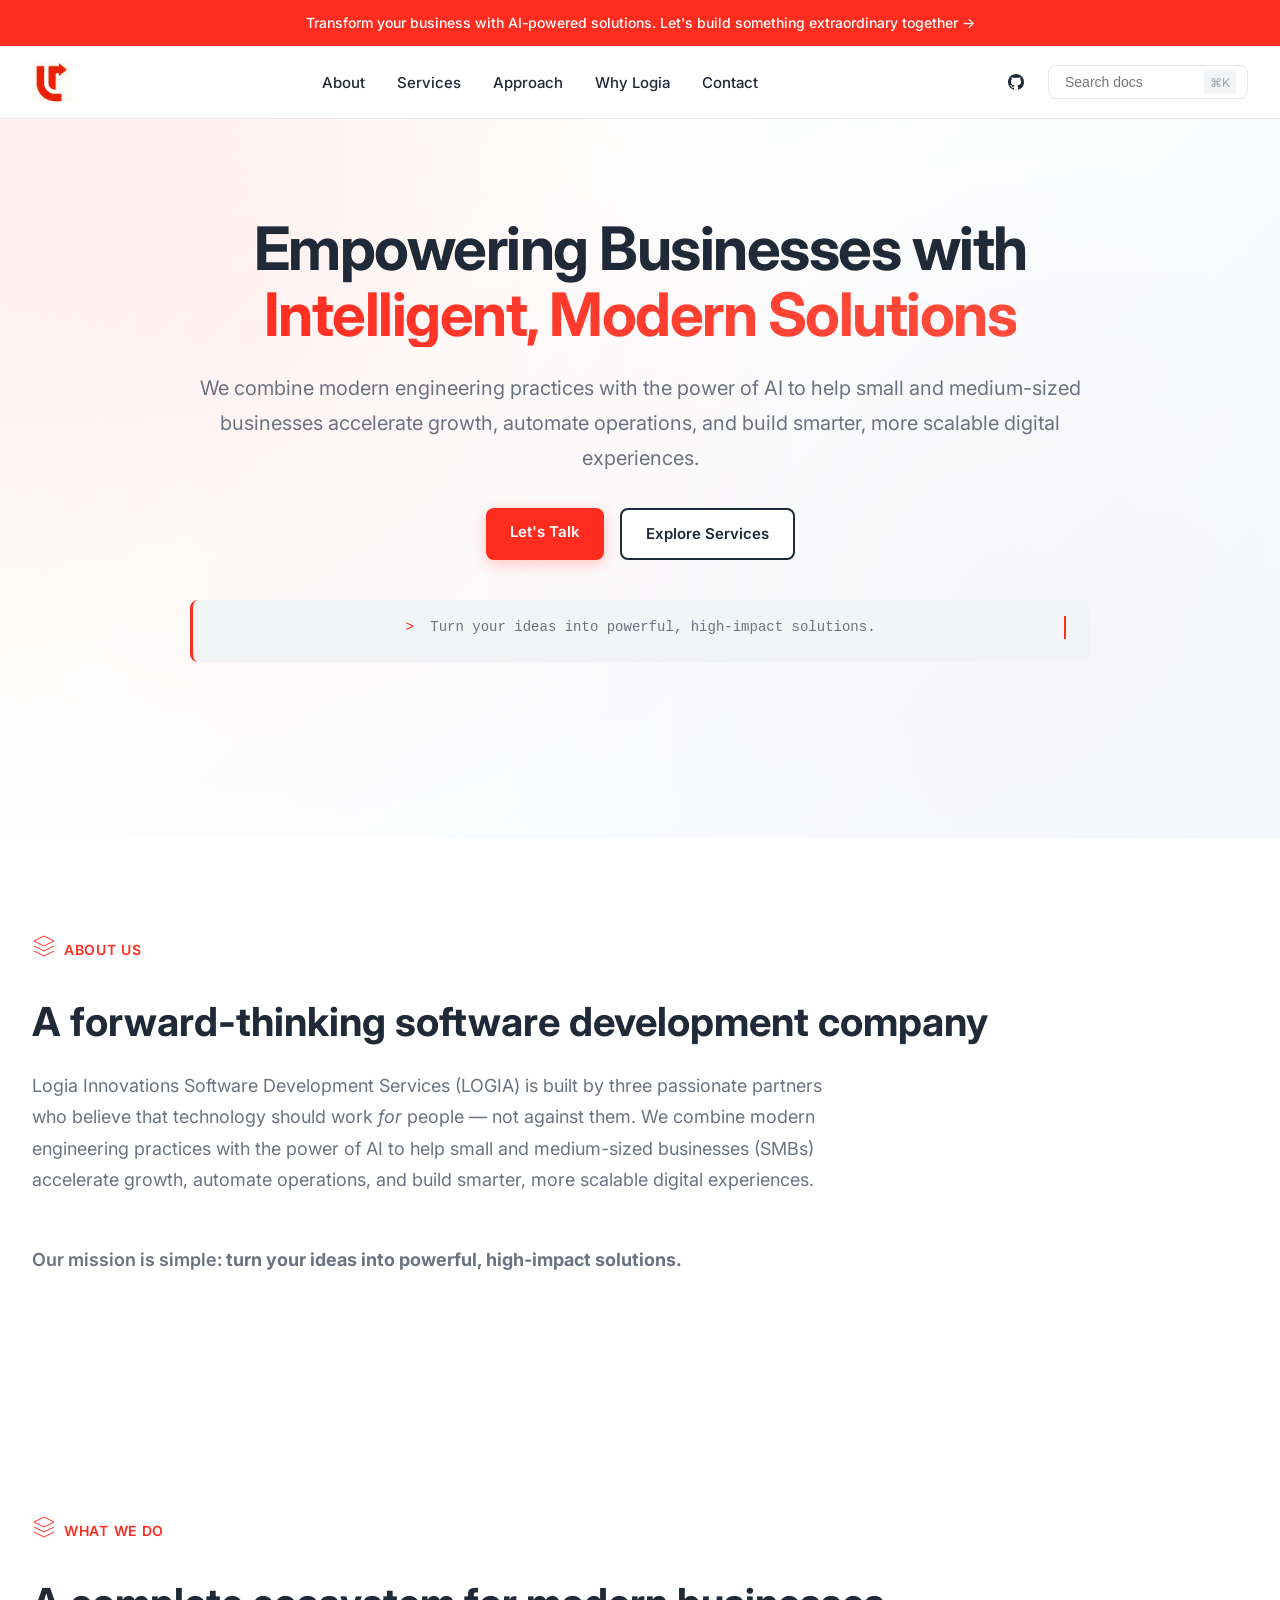
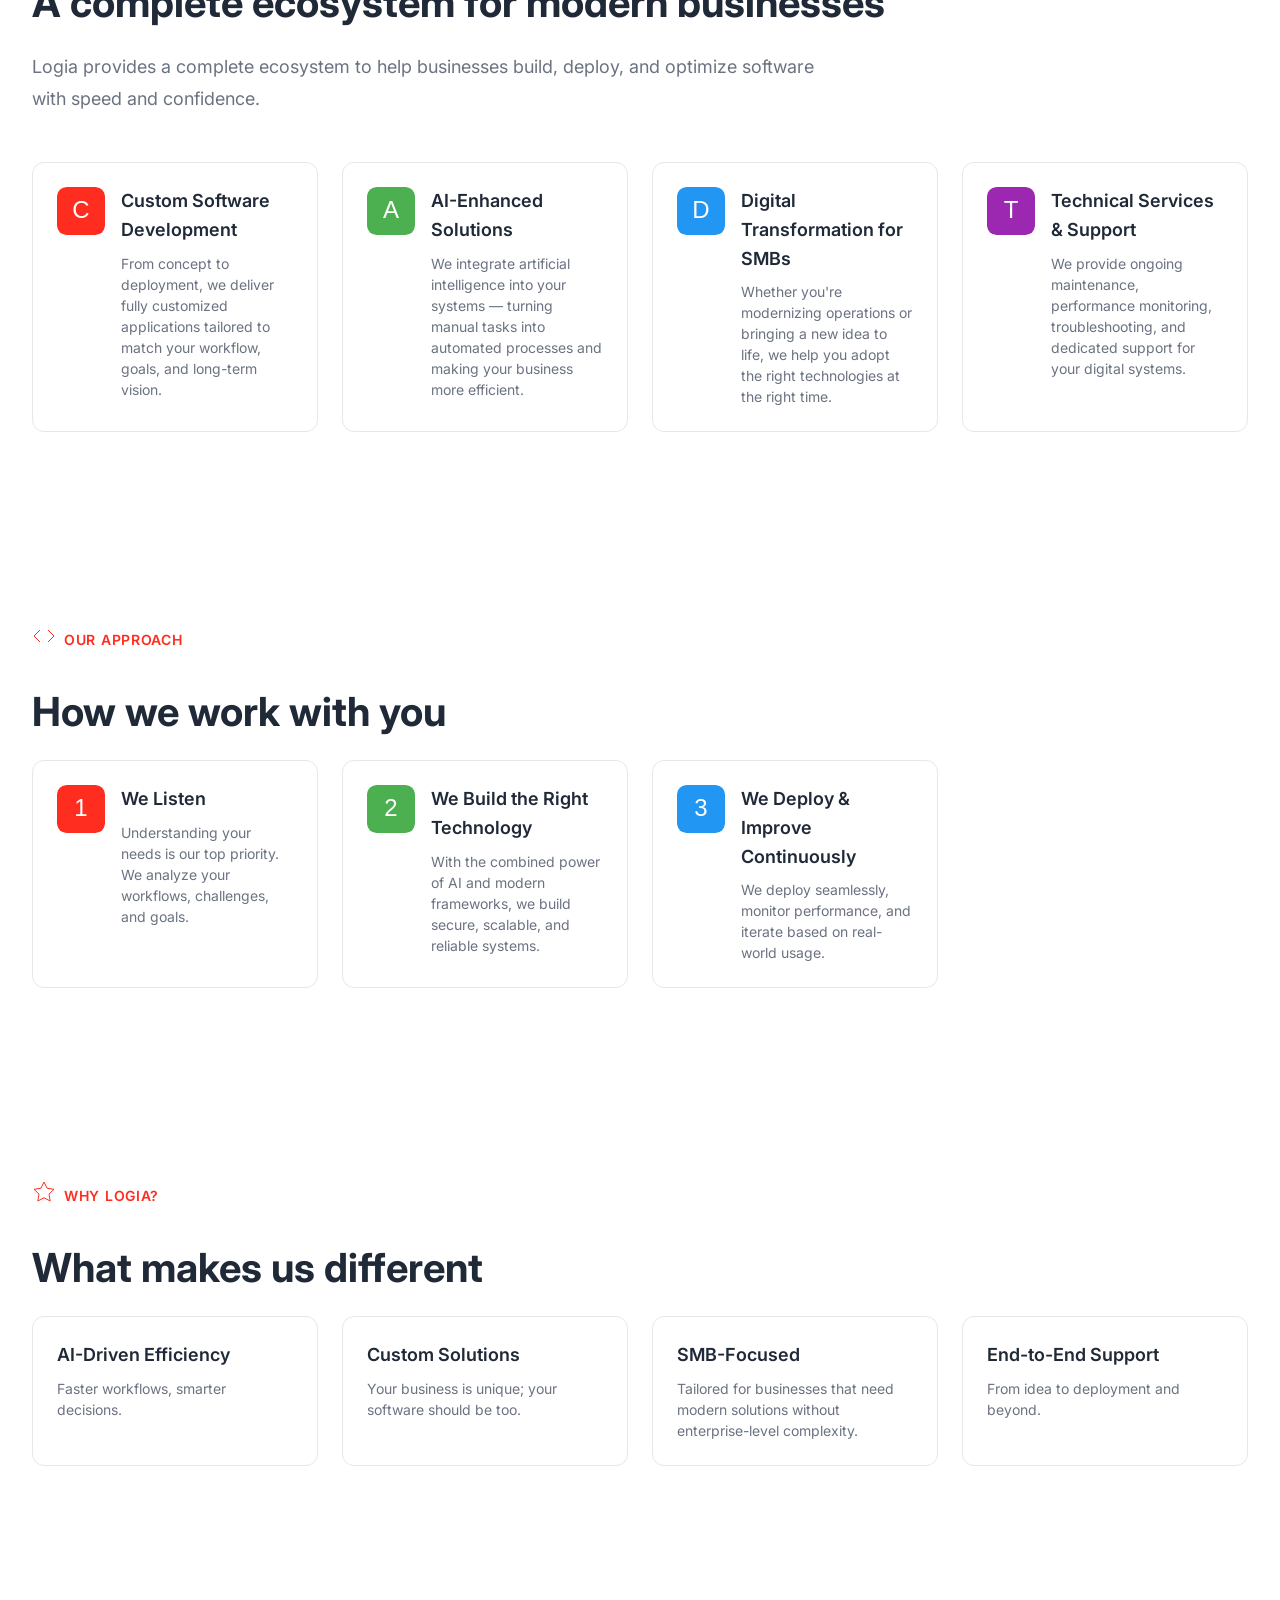
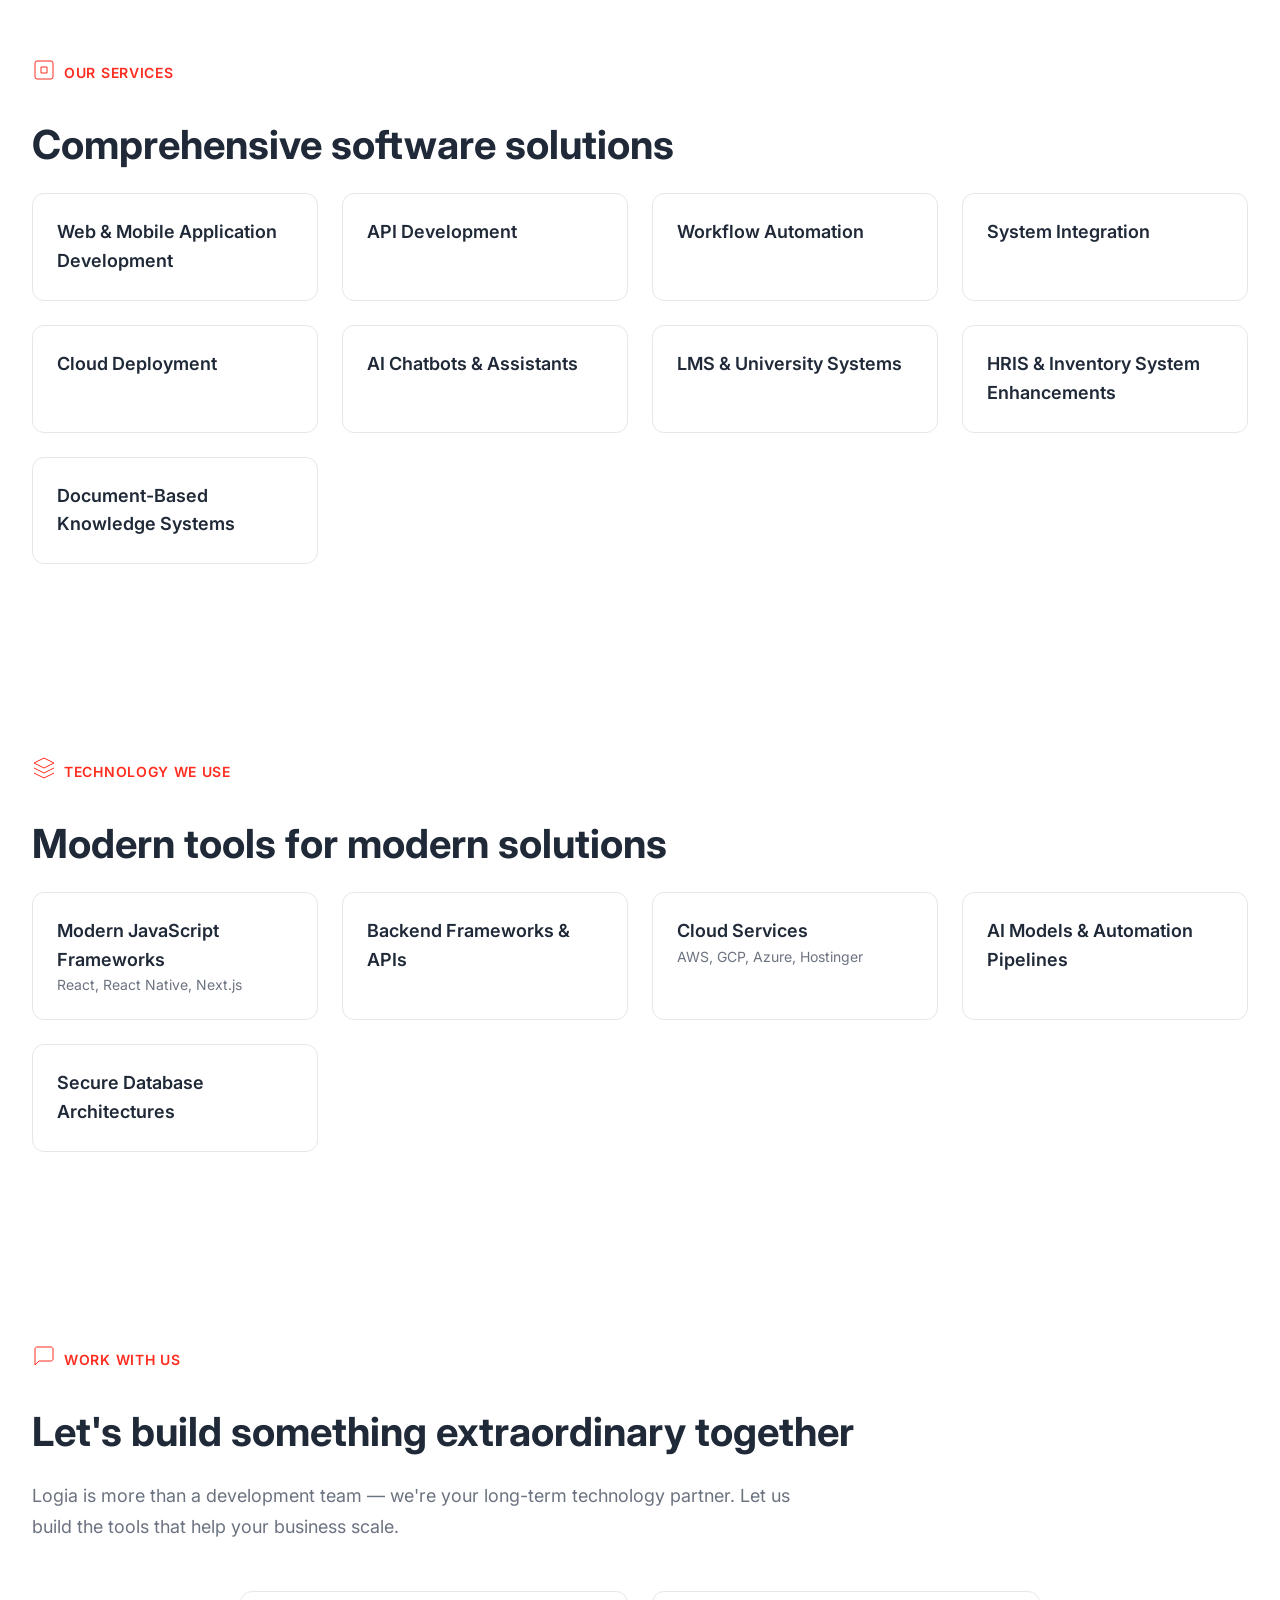
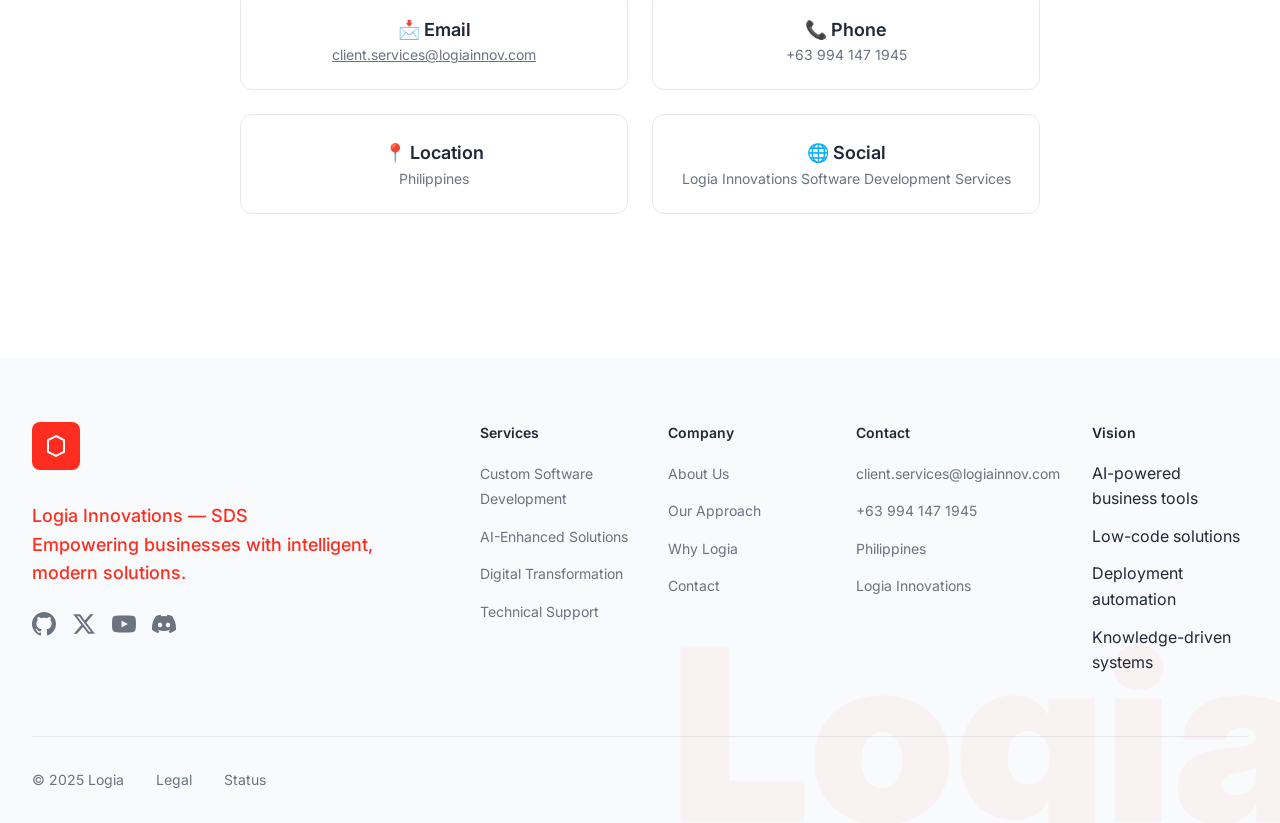
==== commit b65b4879: "fixed bugs" ====
--- a/index.html
+++ b/index.html
@@ -3,16 +3,17 @@
 <head>
     <meta charset="UTF-8">
     <meta name="viewport" content="width=device-width, initial-scale=1.0">
-    <meta name="description" content="Logia - Empowering Businesses with Intelligent, Modern Solutions. We combine AI and modern engineering to help SMBs accelerate growth, automate operations, and build scalable digital experiences.">
+    <meta name="description" content="Logia Innovations - Empowering Businesses with Intelligent, Modern Solutions. We combine AI and modern engineering to help SMBs accelerate growth, automate operations, and build scalable digital experiences.">
     <meta name="keywords" content="Logia, software development, AI solutions, SMB digital transformation, custom software, Philippines, web development, mobile apps, workflow automation">
-    <meta name="author" content="Logia">
-    <meta property="og:title" content="Logia - Empowering Businesses with Intelligent, Modern Solutions">
+    <meta name="author" content="Logia Innovations">
+    <meta property="og:title" content="Logia Innovations - Empowering Businesses with Intelligent, Modern Solutions">
     <meta property="og:description" content="We combine modern engineering practices with AI to help SMBs accelerate growth and build smarter digital experiences.">
     <meta property="og:type" content="website">
     <meta name="twitter:card" content="summary_large_image">
-    <meta name="twitter:title" content="Logia - Empowering Businesses with Intelligent, Modern Solutions">
+    <meta name="twitter:title" content="Logia Innovations - Empowering Businesses with Intelligent, Modern Solutions">
     <meta name="twitter:description" content="We combine modern engineering practices with AI to help SMBs accelerate growth and build smarter digital experiences.">
-    <title>Logia - Empowering Businesses with Intelligent, Modern Solutions</title>
+    <meta name="twitter:image" content="https://logiainnov.com/logo.jpg">
+    <title>Logia Innovations - Empowering Businesses with Intelligent, Modern Solutions</title>
     <link rel="stylesheet" href="styles.css">
     <link rel="preconnect" href="https://fonts.googleapis.com">
     <link rel="preconnect" href="https://fonts.gstatic.com" crossorigin>
@@ -30,8 +31,8 @@
             <div class="nav-wrapper">
                 <a href="#" class="logo">
                     <picture>
-                        <source srcset="logianewlogo.jpg" type="image/webp">
-                        <img src="logianewlogo.jpg" alt="Logia" class="logo-img">
+                        <source srcset="logo.jpg" type="image/webp">
+                        <img src="logo.jpg" alt="Logia" class="logo-img">
                     </picture>
                 </a>
 
@@ -54,11 +55,11 @@
                 </ul>
 
                 <div class="nav-right">
-                    <a href="#" class="github-link">
+                    <a href="https://github.com/melvinmmelo/logia.git" class="github-link">
                         <svg width="16" height="16" fill="currentColor" viewBox="0 0 16 16">
                             <path d="M8 0C3.58 0 0 3.58 0 8c0 3.54 2.29 6.53 5.47 7.59.4.07.55-.17.55-.38 0-.19-.01-.82-.01-1.49-2.01.37-2.53-.49-2.69-.94-.09-.23-.48-.94-.82-1.13-.28-.15-.68-.52-.01-.53.63-.01 1.08.58 1.23.82.72 1.21 1.87.87 2.33.66.07-.52.28-.87.51-1.07-1.78-.2-3.64-.89-3.64-3.95 0-.87.31-1.59.82-2.15-.08-.2-.36-1.02.08-2.12 0 0 .67-.21 2.2.82.64-.18 1.32-.27 2-.27.68 0 1.36.09 2 .27 1.53-1.04 2.2-.82 2.2-.82.44 1.1.16 1.92.08 2.12.51.56.82 1.27.82 2.15 0 3.07-1.87 3.75-3.65 3.95.29.25.54.73.54 1.48 0 1.07-.01 1.93-.01 2.2 0 .21.15.46.55.38A8.012 8.012 0 0 0 16 8c0-4.42-3.58-8-8-8z"/>
                         </svg>
-                        <span>82K</span>
+                        <!-- <span>0K</span> -->
                     </a>
                     <div class="search-box">
                         <input type="search" placeholder="Search docs" aria-label="Search documentation">
@@ -579,10 +580,10 @@
                     <div class="footer-column">
                         <h4>Contact</h4>
                         <ul>
-                            <li><a href="mailto:hello@logia.dev">hello@logia.dev</a></li>
-                            <li><a href="tel:+639000000000">+63 900 000 0000</a></li>
-                            <li>Philippines</li>
-                            <li>Logia Technologies</li>
+                            <li><a href="mailto:client.services@logiainnov.com">client.services@logiainnov.com</a></li>
+                            <li><a href="tel:+639941471945">+63 994 147 1945</a></li>
+                            <li><a href="https://maps.app.goo.gl/nLRAJdWpXymjecXy9">Philippines</a></li>
+                            <li><a href="https://logiainnov.com">Logia Innovations</a></li>
                         </ul>
                     </div>
 
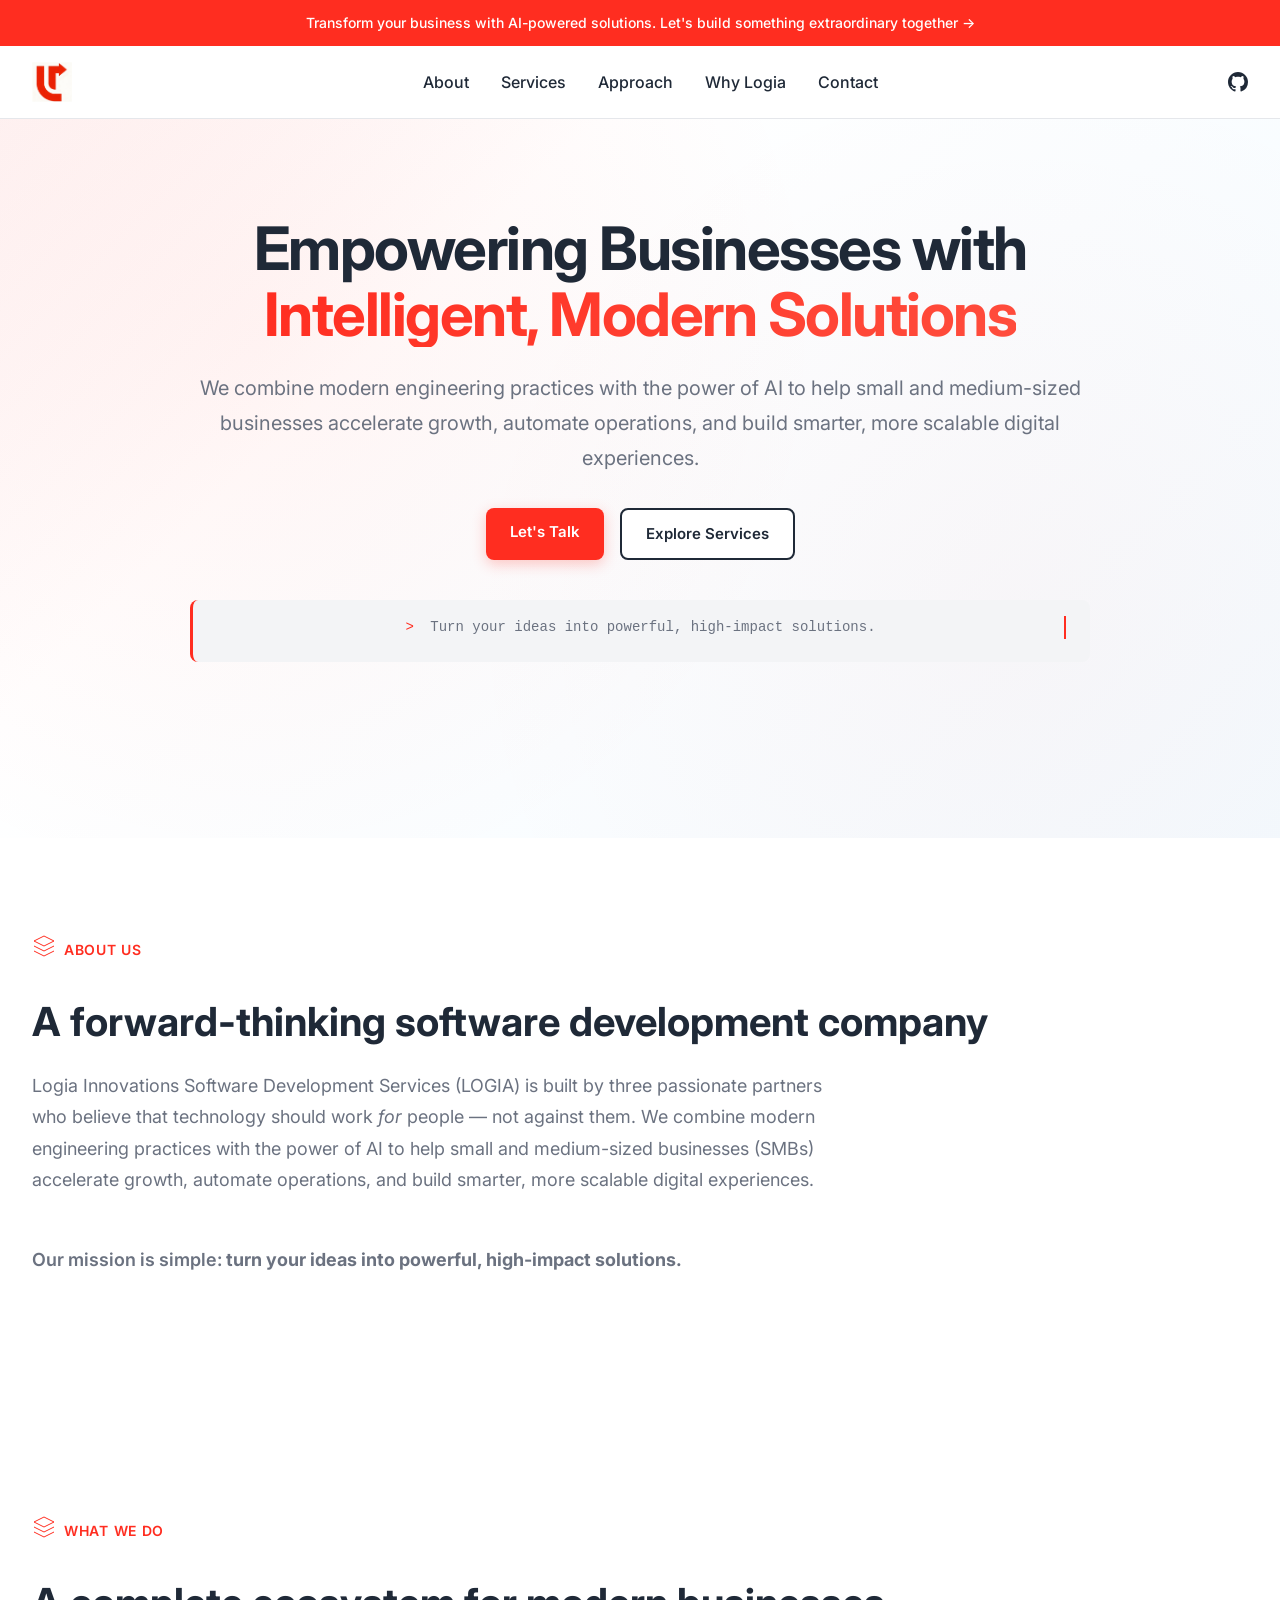
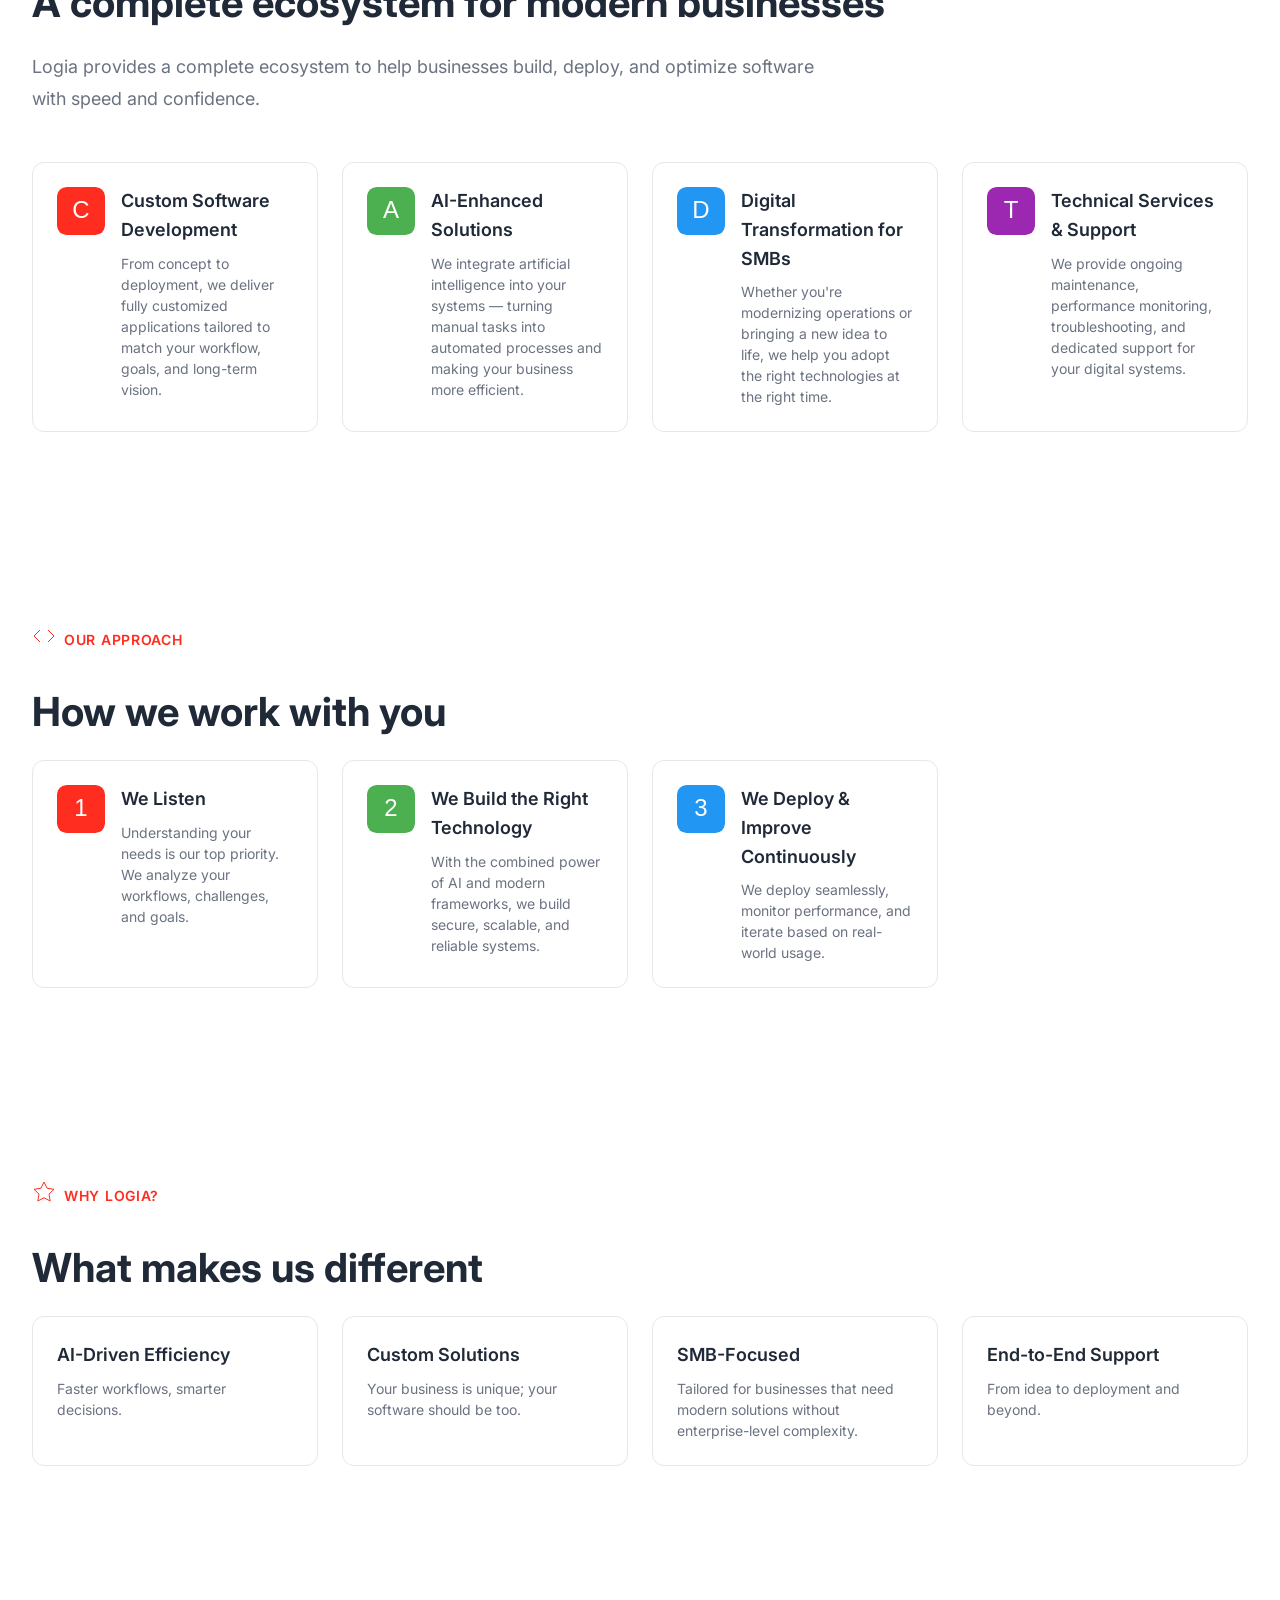
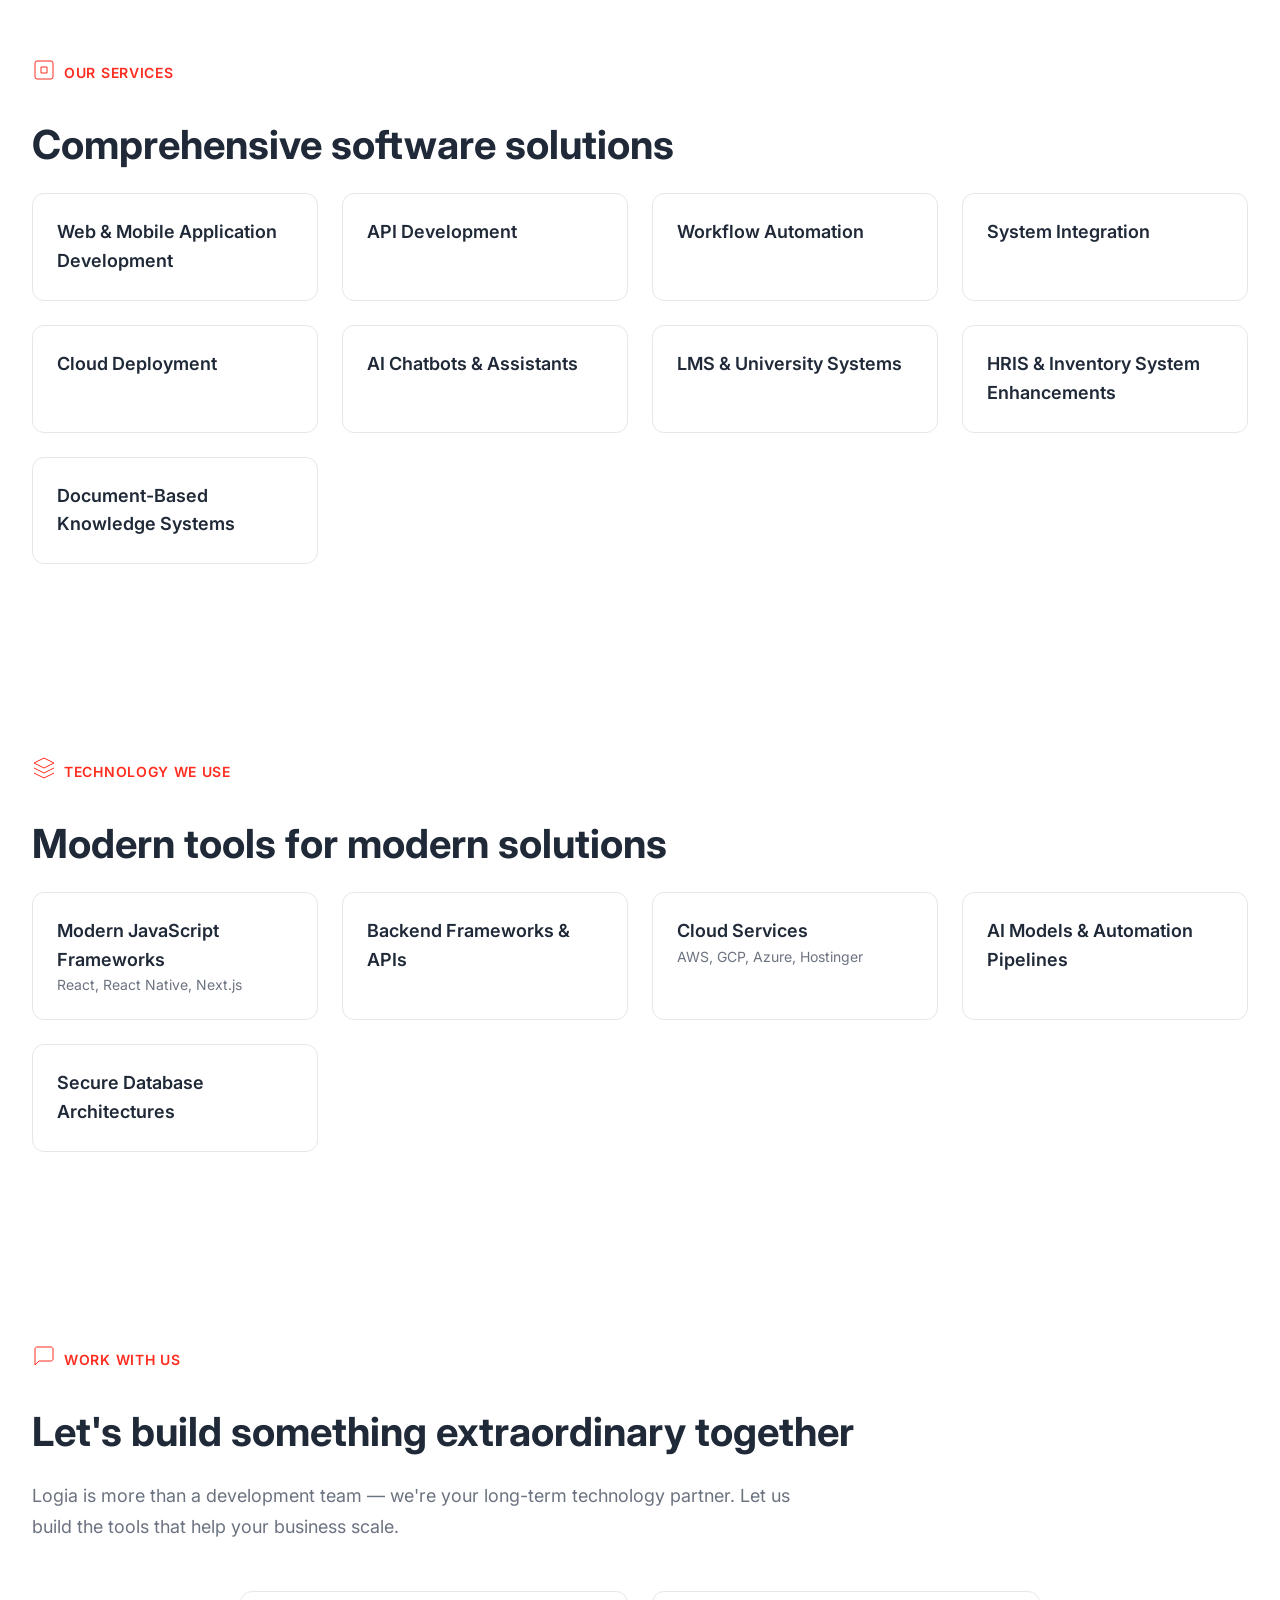
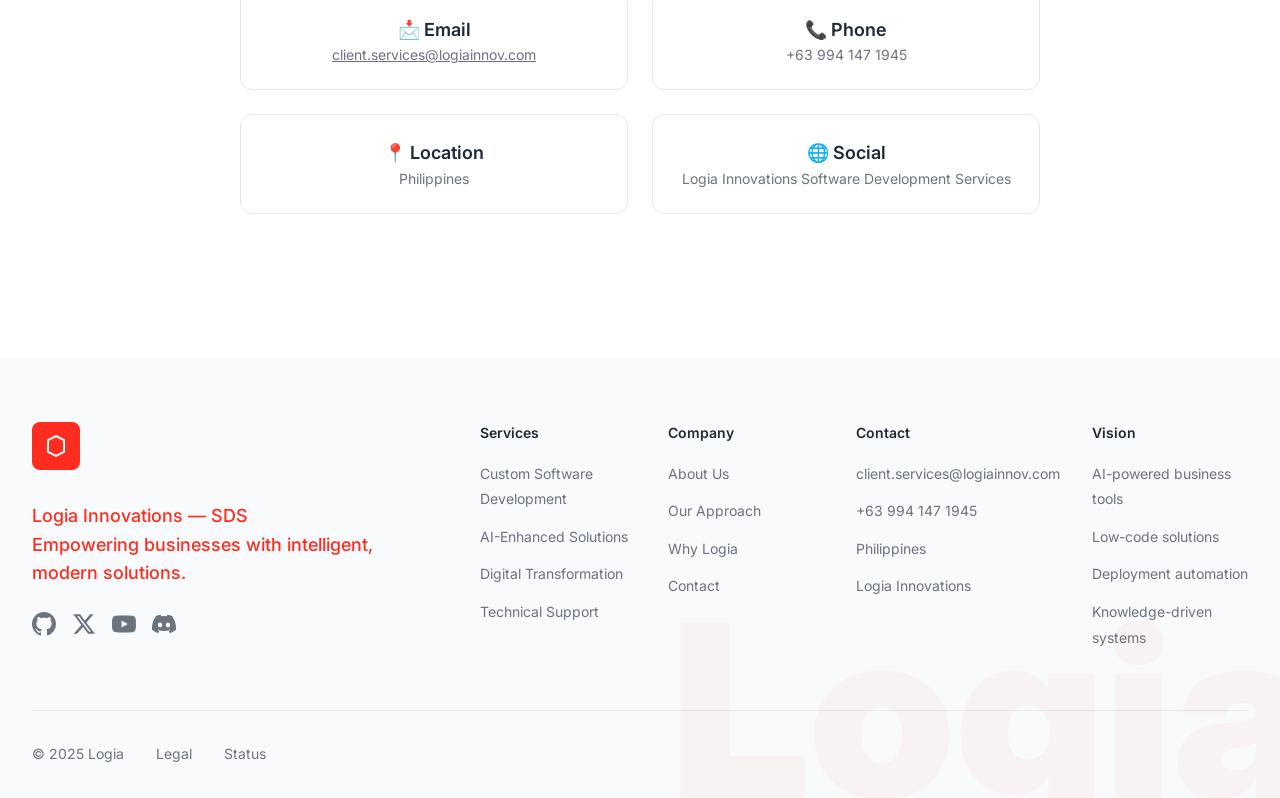
==== commit f3119b05: "minor fixes" ====
--- a/index.html
+++ b/index.html
@@ -56,15 +56,11 @@
 
                 <div class="nav-right">
                     <a href="https://github.com/melvinmmelo/logia.git" class="github-link">
-                        <svg width="16" height="16" fill="currentColor" viewBox="0 0 16 16">
+                        <svg width="20" height="20" fill="currentColor" viewBox="0 0 16 16">
                             <path d="M8 0C3.58 0 0 3.58 0 8c0 3.54 2.29 6.53 5.47 7.59.4.07.55-.17.55-.38 0-.19-.01-.82-.01-1.49-2.01.37-2.53-.49-2.69-.94-.09-.23-.48-.94-.82-1.13-.28-.15-.68-.52-.01-.53.63-.01 1.08.58 1.23.82.72 1.21 1.87.87 2.33.66.07-.52.28-.87.51-1.07-1.78-.2-3.64-.89-3.64-3.95 0-.87.31-1.59.82-2.15-.08-.2-.36-1.02.08-2.12 0 0 .67-.21 2.2.82.64-.18 1.32-.27 2-.27.68 0 1.36.09 2 .27 1.53-1.04 2.2-.82 2.2-.82.44 1.1.16 1.92.08 2.12.51.56.82 1.27.82 2.15 0 3.07-1.87 3.75-3.65 3.95.29.25.54.73.54 1.48 0 1.07-.01 1.93-.01 2.2 0 .21.15.46.55.38A8.012 8.012 0 0 0 16 8c0-4.42-3.58-8-8-8z"/>
                         </svg>
                         <!-- <span>0K</span> -->
                     </a>
-                    <div class="search-box">
-                        <input type="search" placeholder="Search docs" aria-label="Search documentation">
-                        <span class="search-shortcut">⌘K</span>
-                    </div>
                     <!-- <a href="#contact" class="btn btn-primary">Get in Touch</a> -->
                 </div>
 
@@ -590,10 +586,10 @@
                     <div class="footer-column">
                         <h4>Vision</h4>
                         <ul>
-                            <li>AI-powered business tools</li>
-                            <li>Low-code solutions</li>
-                            <li>Deployment automation</li>
-                            <li>Knowledge-driven systems</li>
+                            <li><a href="#">AI-powered business tools</a></li>
+                            <li><a href="#">Low-code solutions</a></li>
+                            <li><a href="#">Deployment automation</a></li>
+                            <li><a href="#">Knowledge-driven systems</a></li>
                         </ul>
                     </div>
                 </div>
--- a/styles.css
+++ b/styles.css
@@ -93,7 +93,7 @@
 .nav-link {
     color: var(--text-primary);
     text-decoration: none;
-    font-size: 0.9375rem;
+    font-size: 1rem;
     font-weight: 500;
     transition: color 0.2s;
 }
@@ -700,14 +700,41 @@
 @media (max-width: 768px) {
     .nav-menu {
         display: none;
+        position: absolute;
+        top: 100%;
+        left: 0;
+        right: 0;
+        background: var(--bg-white);
+        flex-direction: column;
+        padding: 1rem 0;
+        box-shadow: 0 4px 20px rgba(0, 0, 0, 0.1);
+        border-top: 1px solid var(--border-color);
+    }
+
+    .nav-menu.active {
+        display: flex;
+    }
+
+    .nav-item {
+        width: 100%;
+        text-align: center;
+        padding: 0.5rem 0;
     }
 
     .search-box {
         display: none;
     }
 
+    .github-link {
+        display: none;
+    }
+
     .mobile-menu-toggle {
         display: flex;
+    }
+
+    .hero {
+        padding: 3rem 0 4rem;
     }
 
     .hero-title {
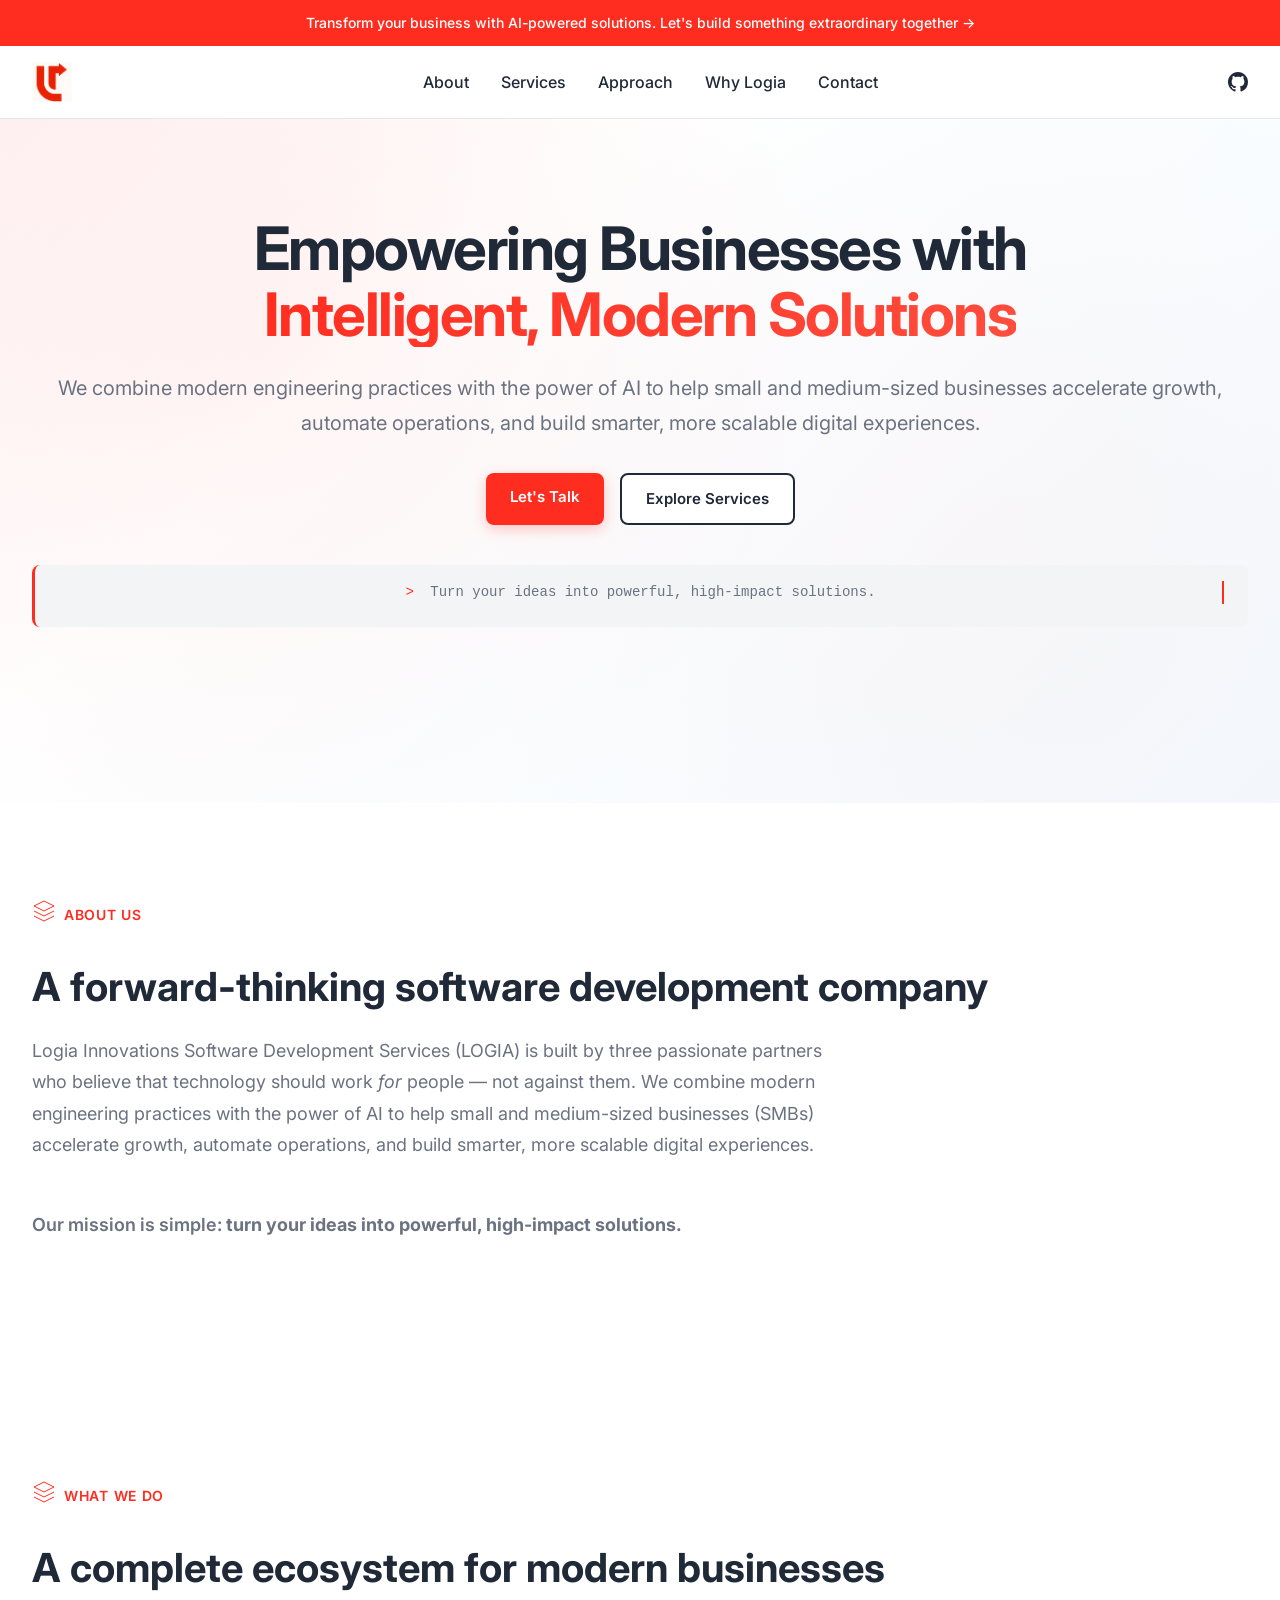
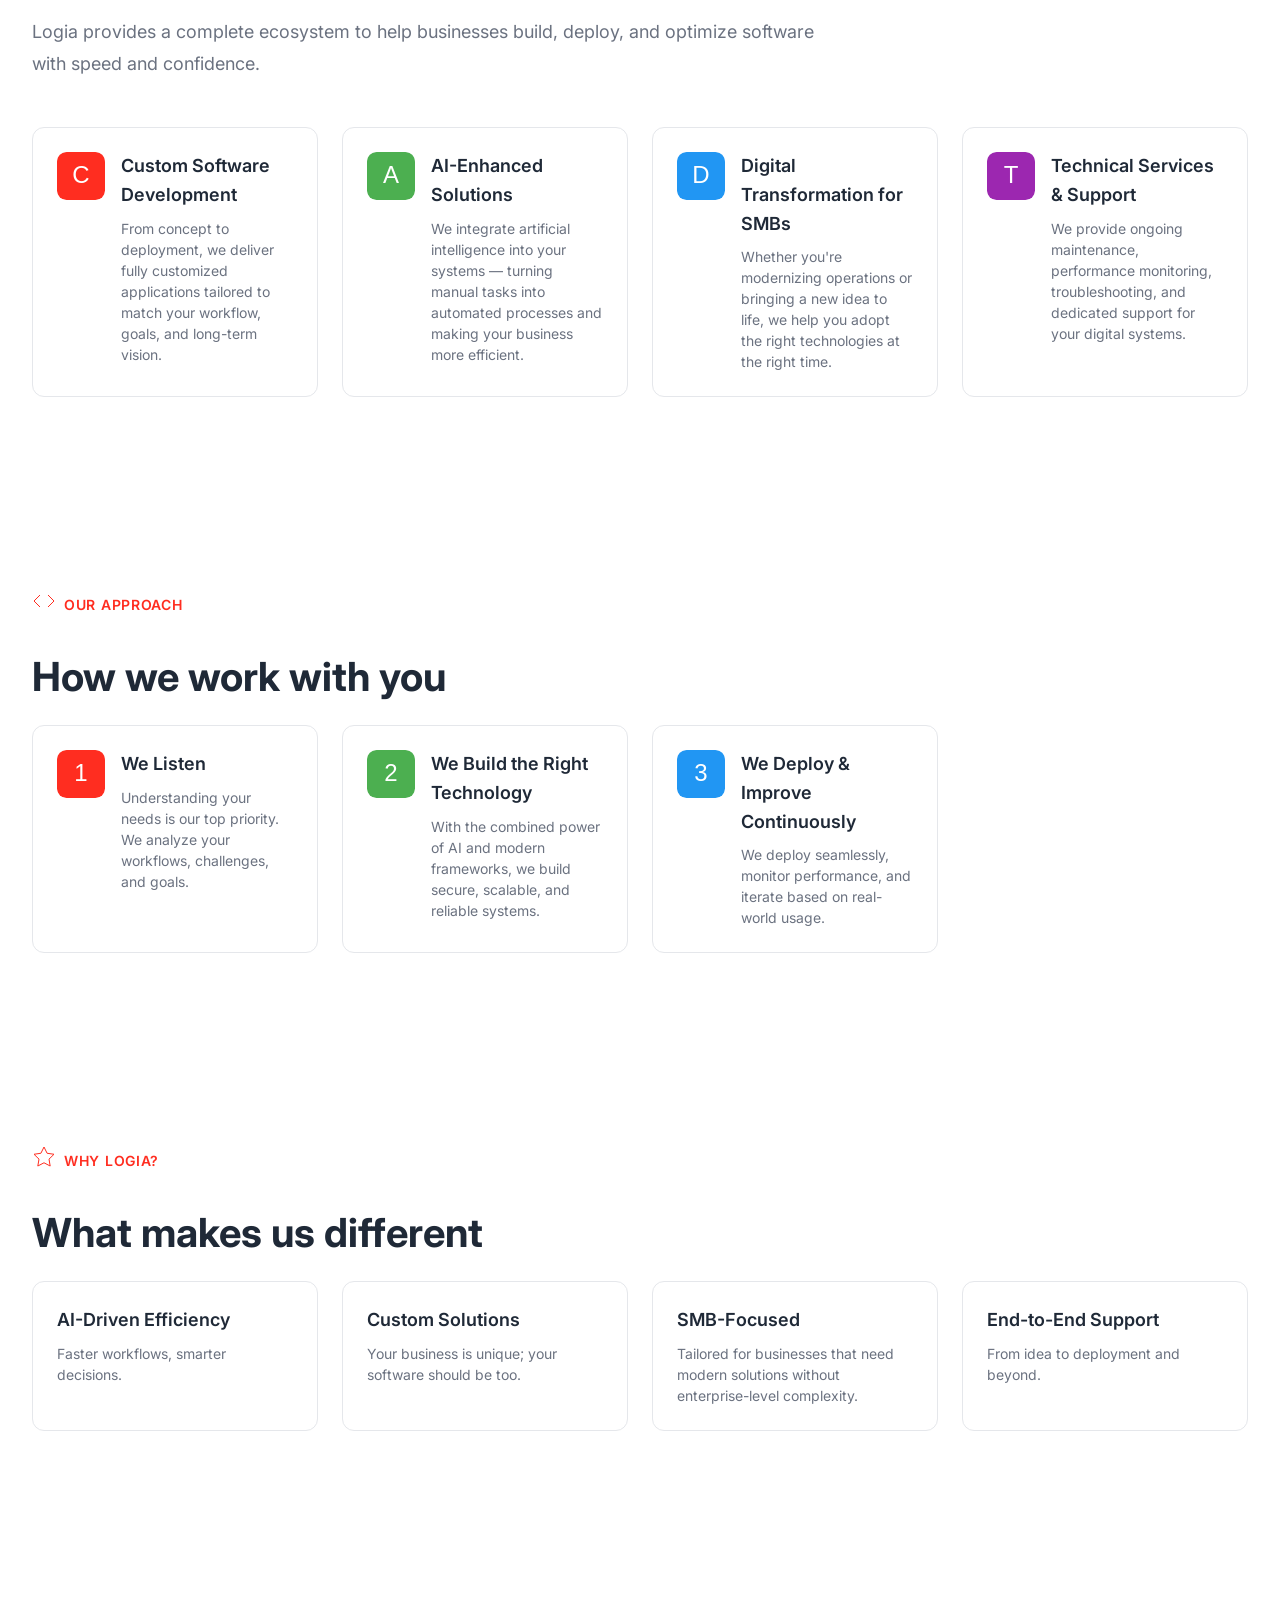
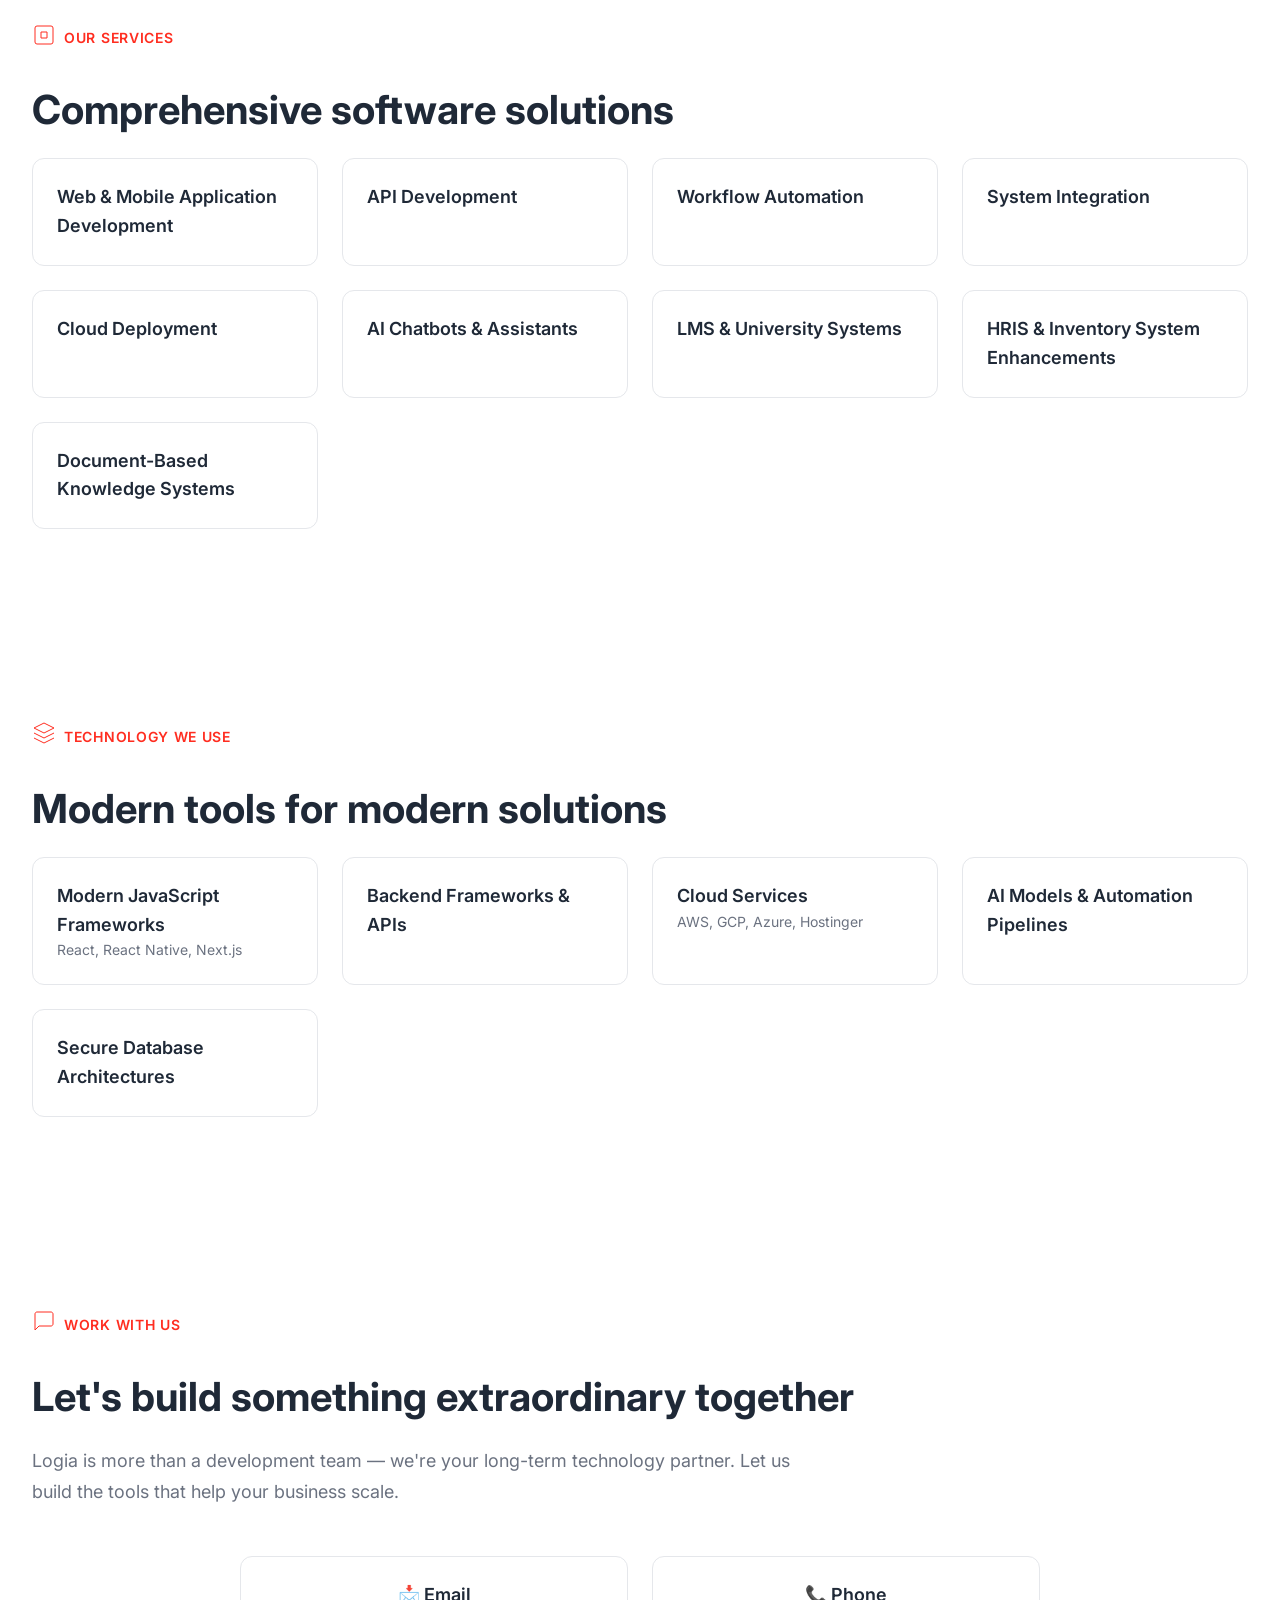
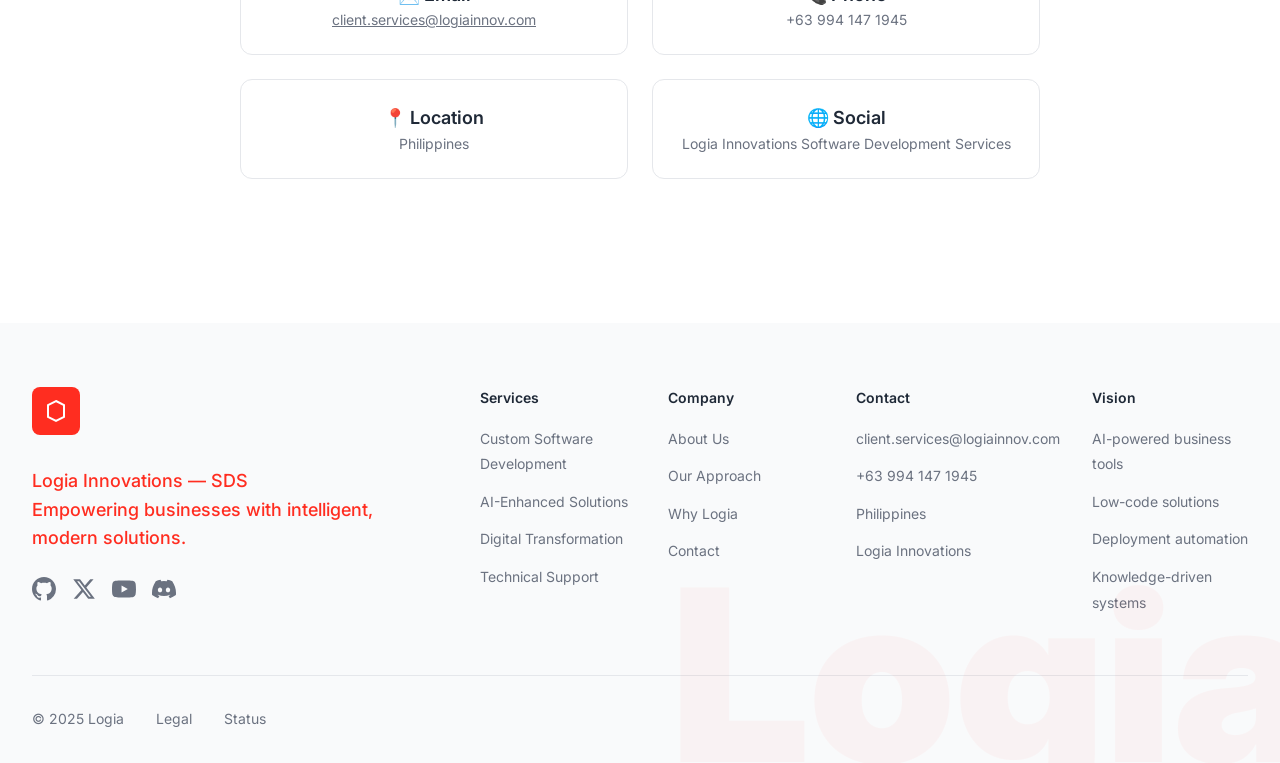
==== commit 45971a19: "enhanced: mobile view" ====
--- a/index.html
+++ b/index.html
@@ -80,8 +80,8 @@
             <div class="hero-pattern"></div>
         </div>
         <div class="container">
-            <div class="hero-content" style="display: flex; justify-content: center; align-items: center;">
-                <div class="hero-text" style="text-align: center; max-width: 900px;">
+            <div class="hero-content">
+                <div class="hero-text">
                     <h1 class="hero-title">
                         Empowering Businesses with
                         <span class="text-highlight">Intelligent, Modern Solutions</span>
--- a/styles.css
+++ b/styles.css
@@ -214,12 +214,7 @@
 }
 
 .hero-content {
-    display: grid;
-    grid-template-columns: 1fr 1fr;
-    gap: 4rem;
-    align-items: center;
-    position: relative;
-    z-index: 1;
+    text-align: center;
 }
 
 .hero-title {
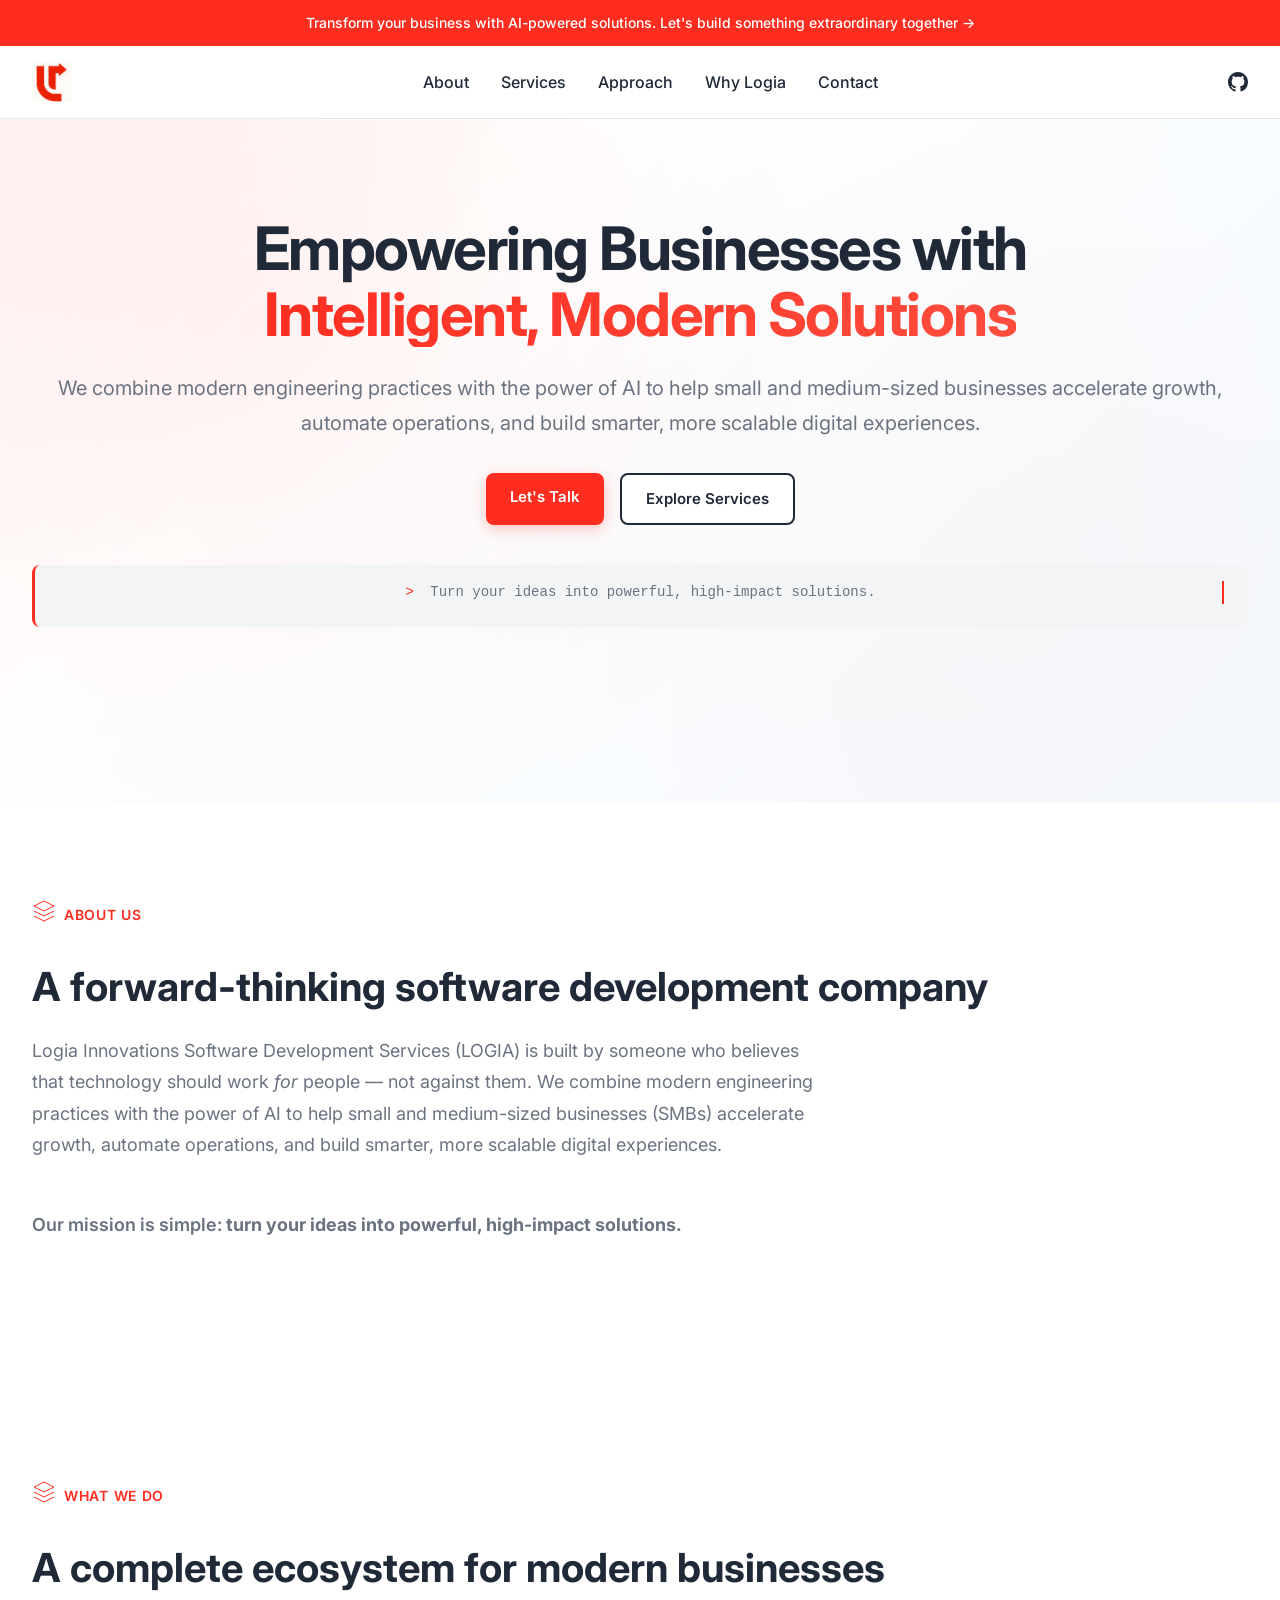
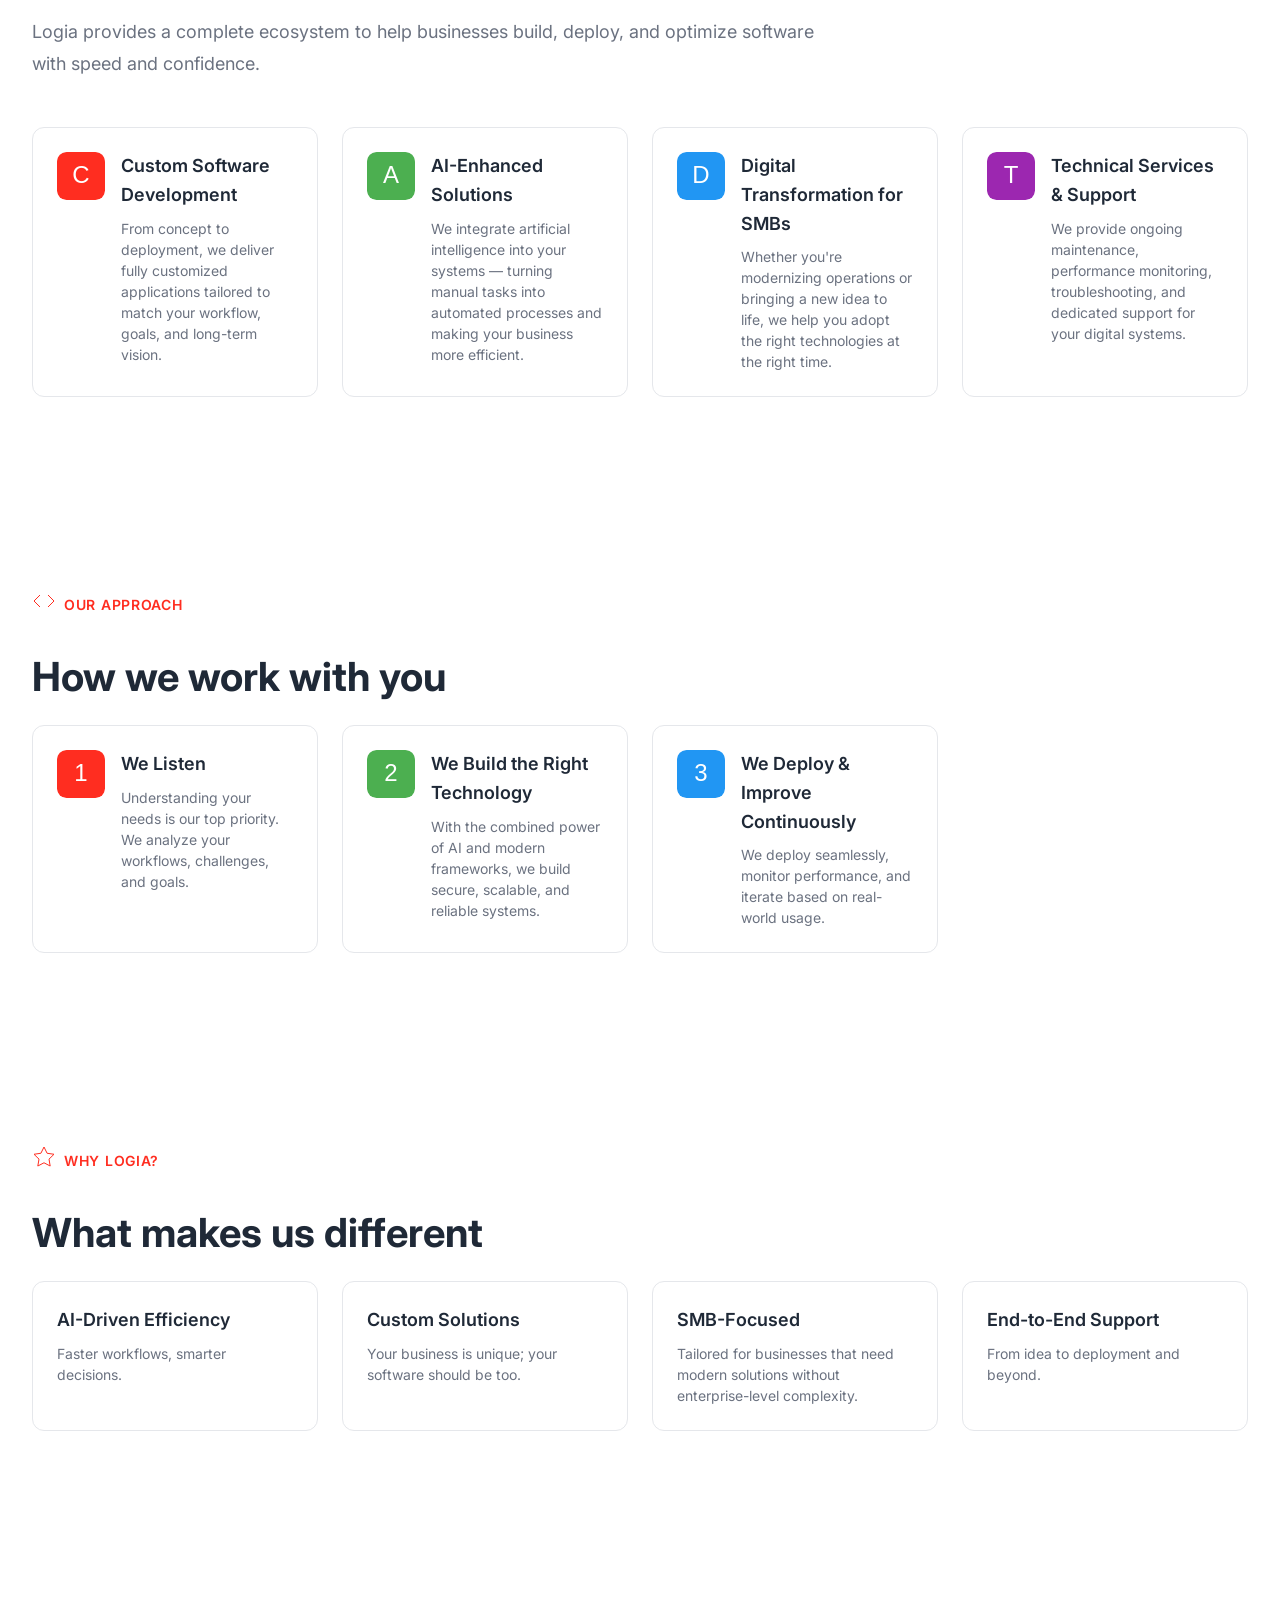
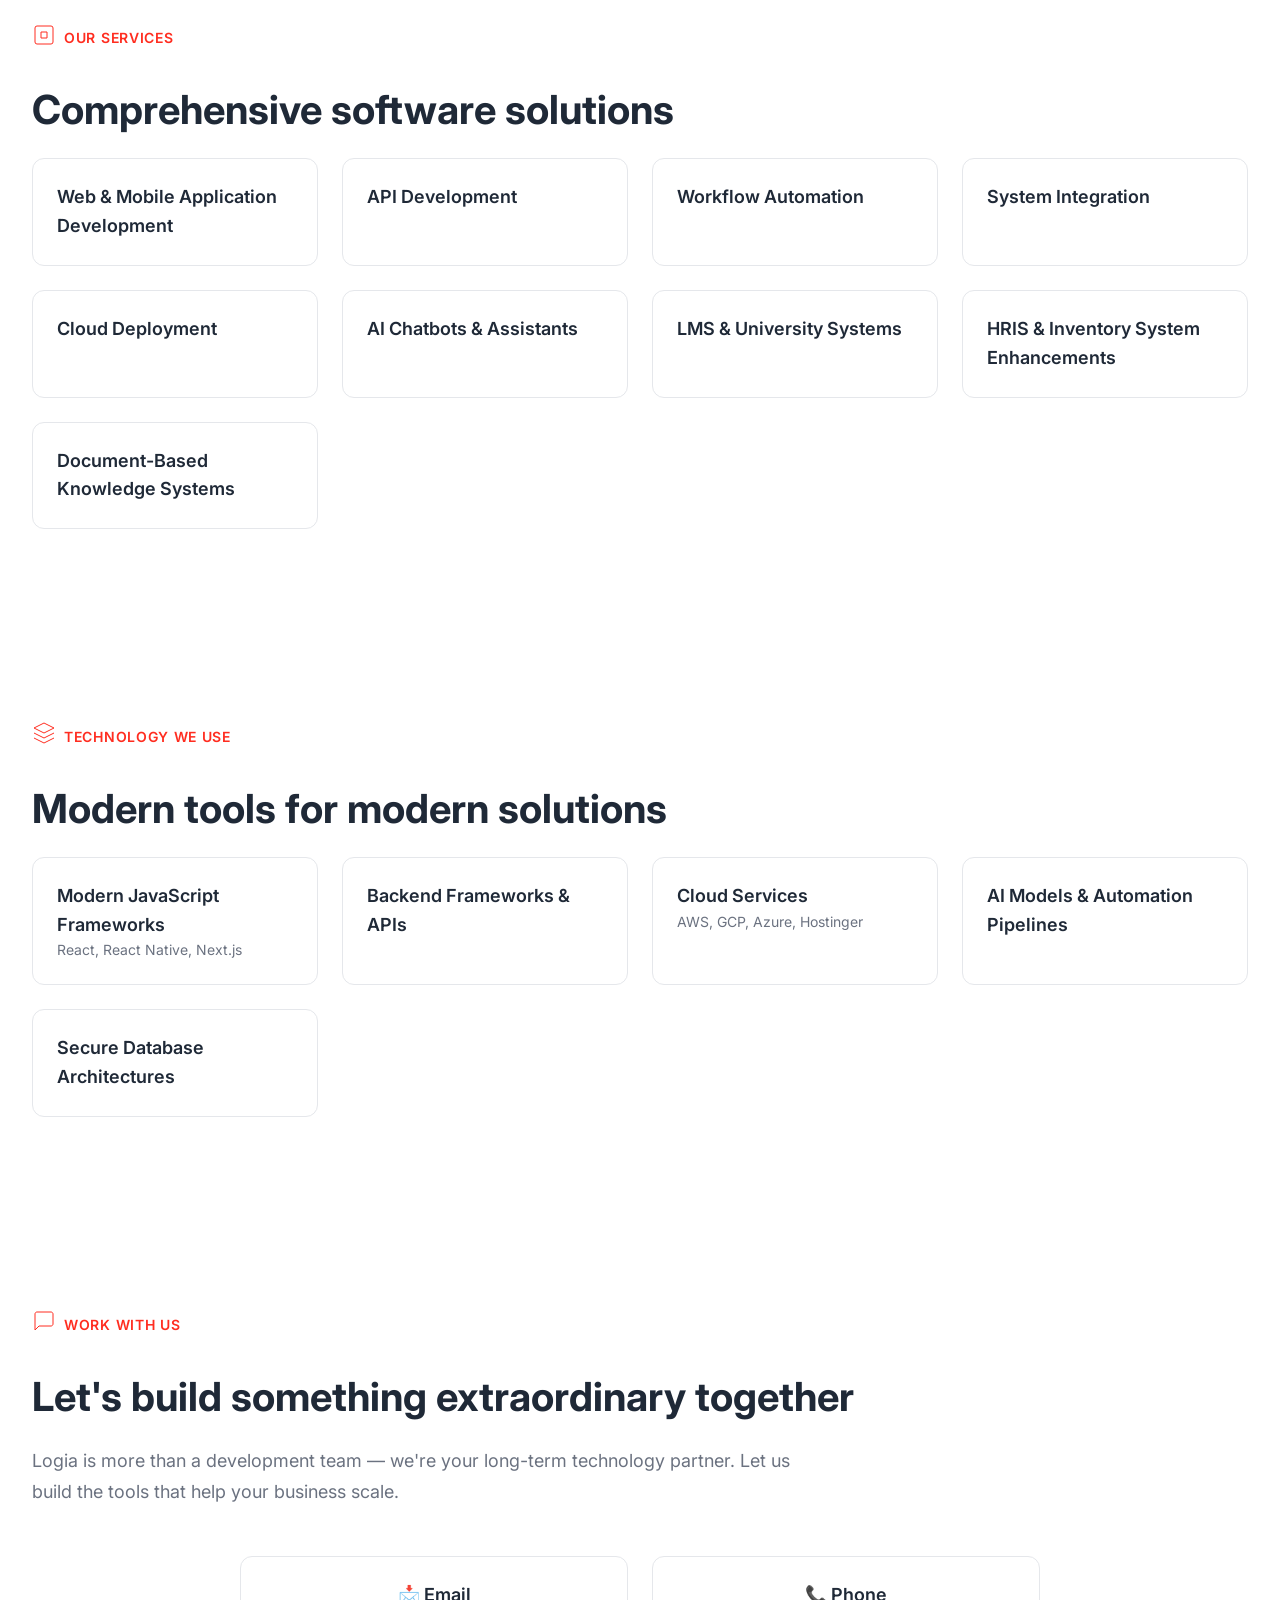
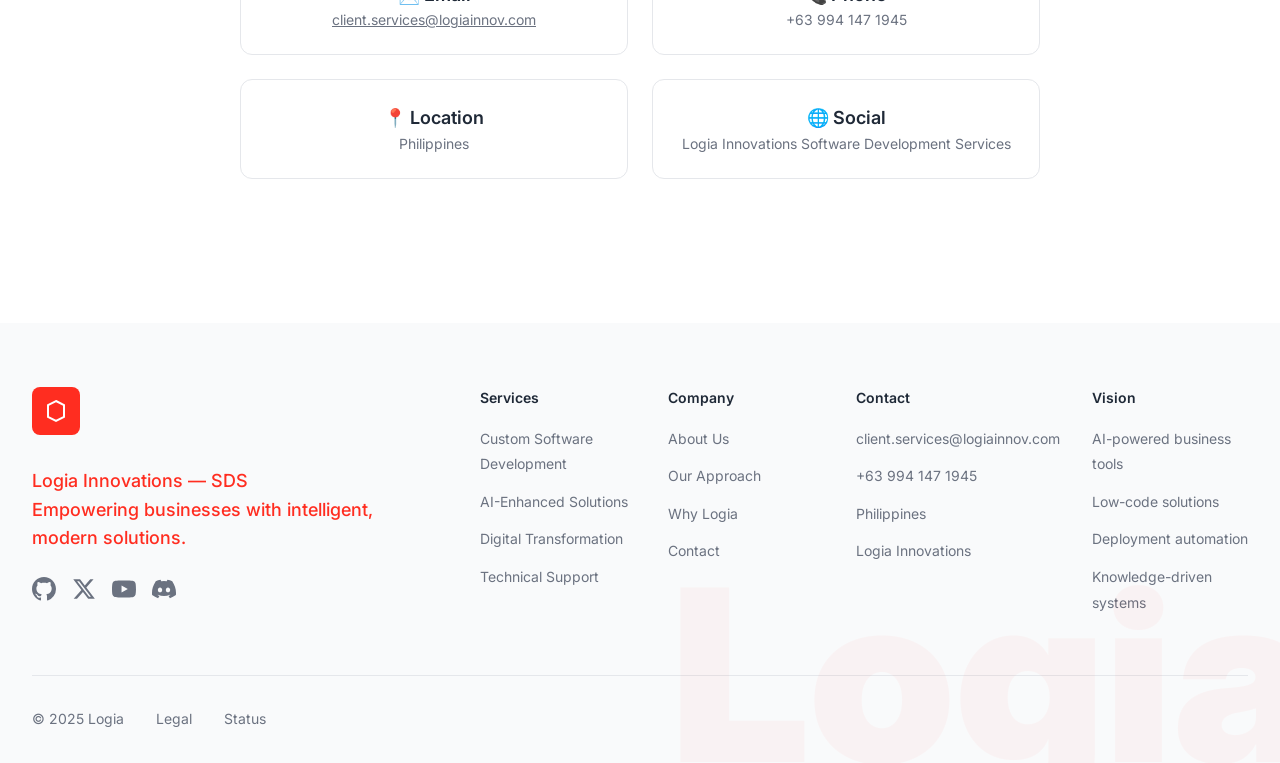
==== commit 1110d8f5: "update: description" ====
--- a/index.html
+++ b/index.html
@@ -140,7 +140,7 @@
             <h3 class="ecosystem-title">A forward-thinking software development company</h3>
 
             <p class="ecosystem-description">
-                Logia Innovations Software Development Services (LOGIA) is built by three passionate partners who believe that technology should work
+                Logia Innovations Software Development Services (LOGIA) is built by someone who believes that technology should work
                 <em>for</em> people — not against them. We combine modern engineering practices with
                 the power of AI to help small and medium-sized businesses (SMBs) accelerate growth,
                 automate operations, and build smarter, more scalable digital experiences.
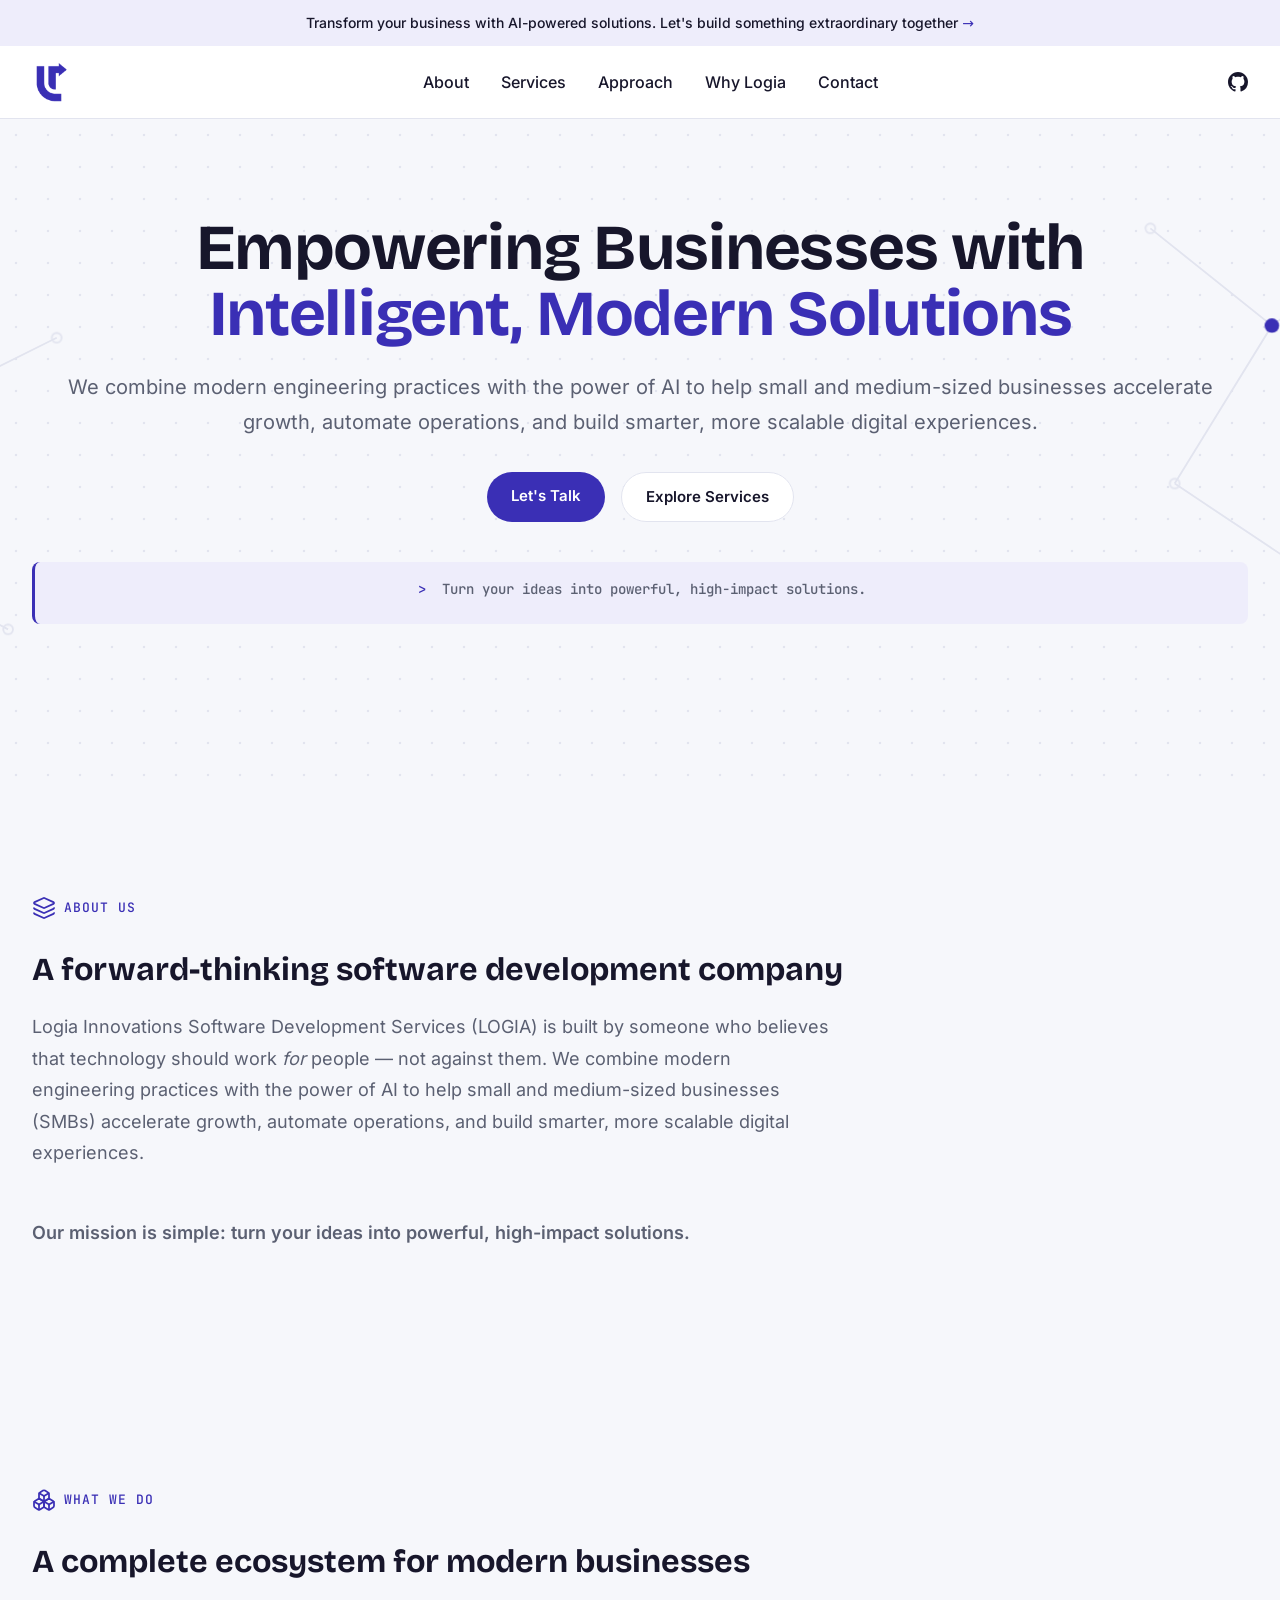
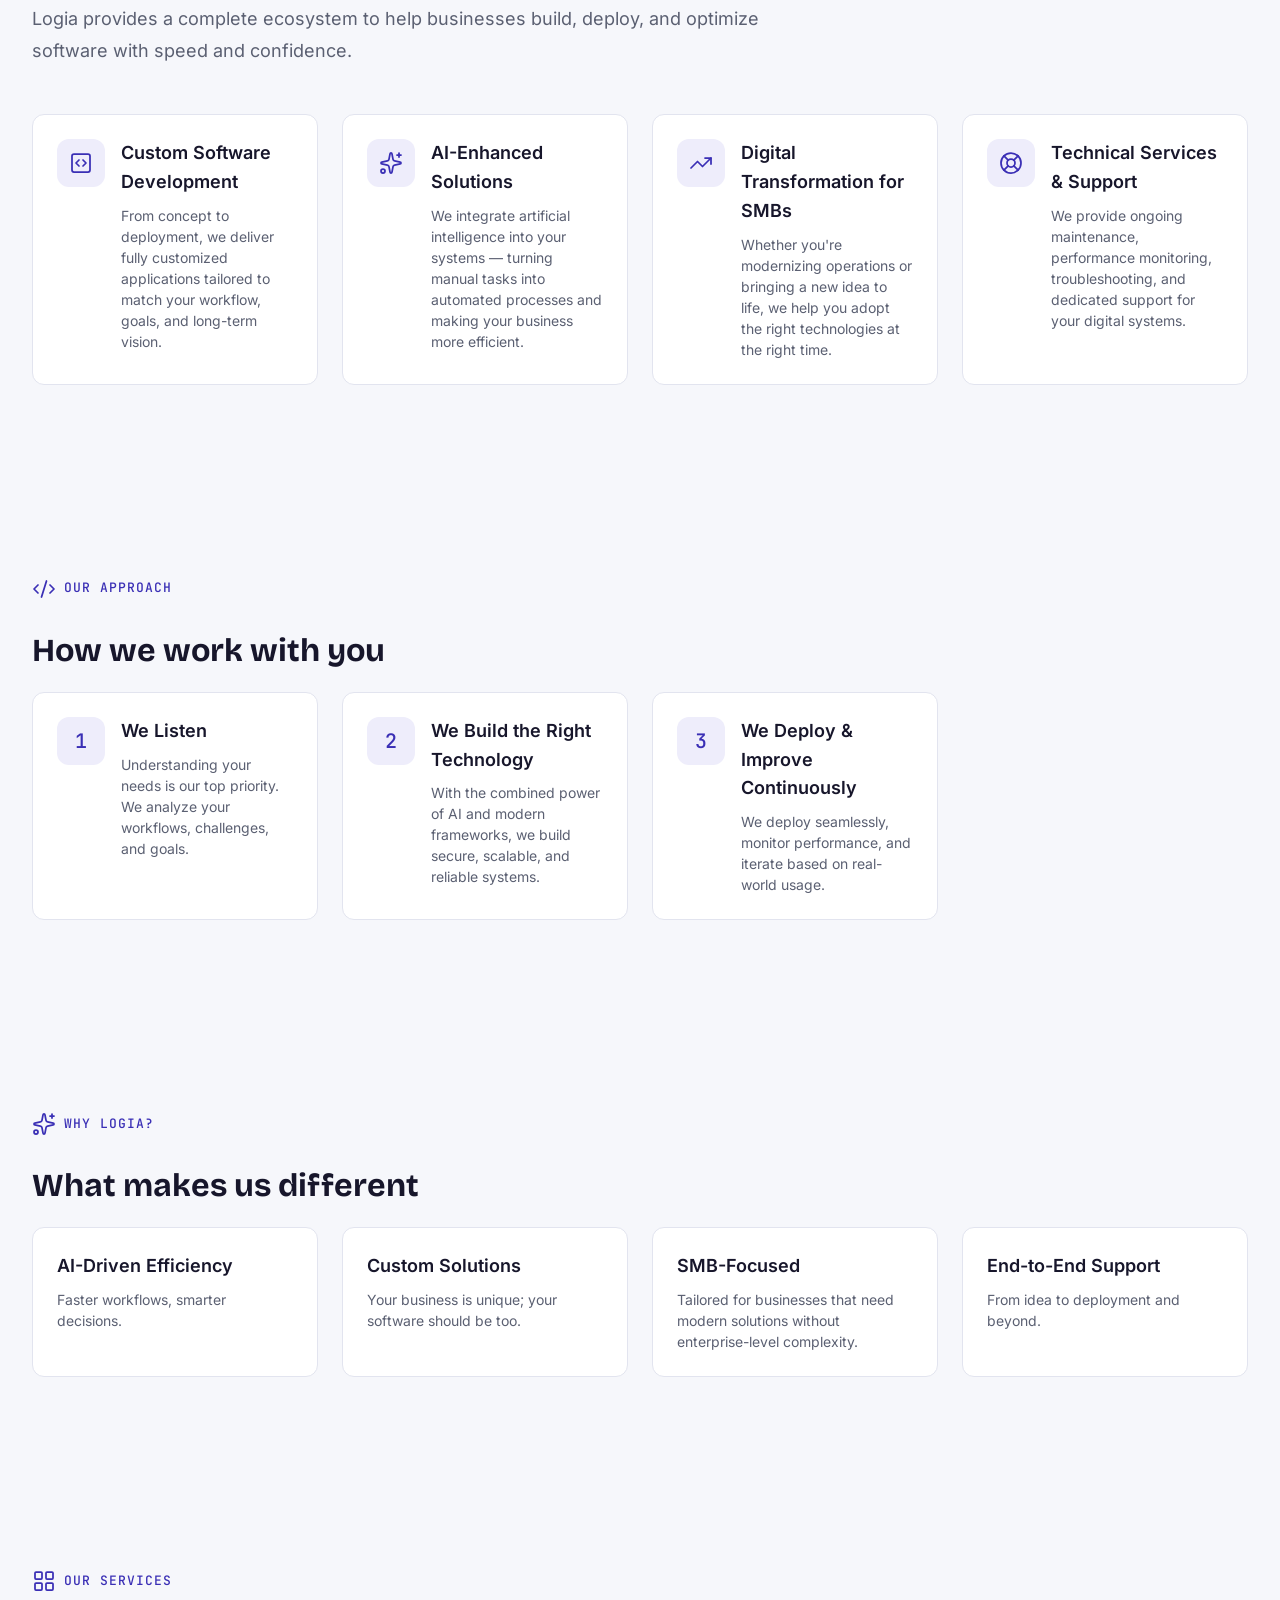
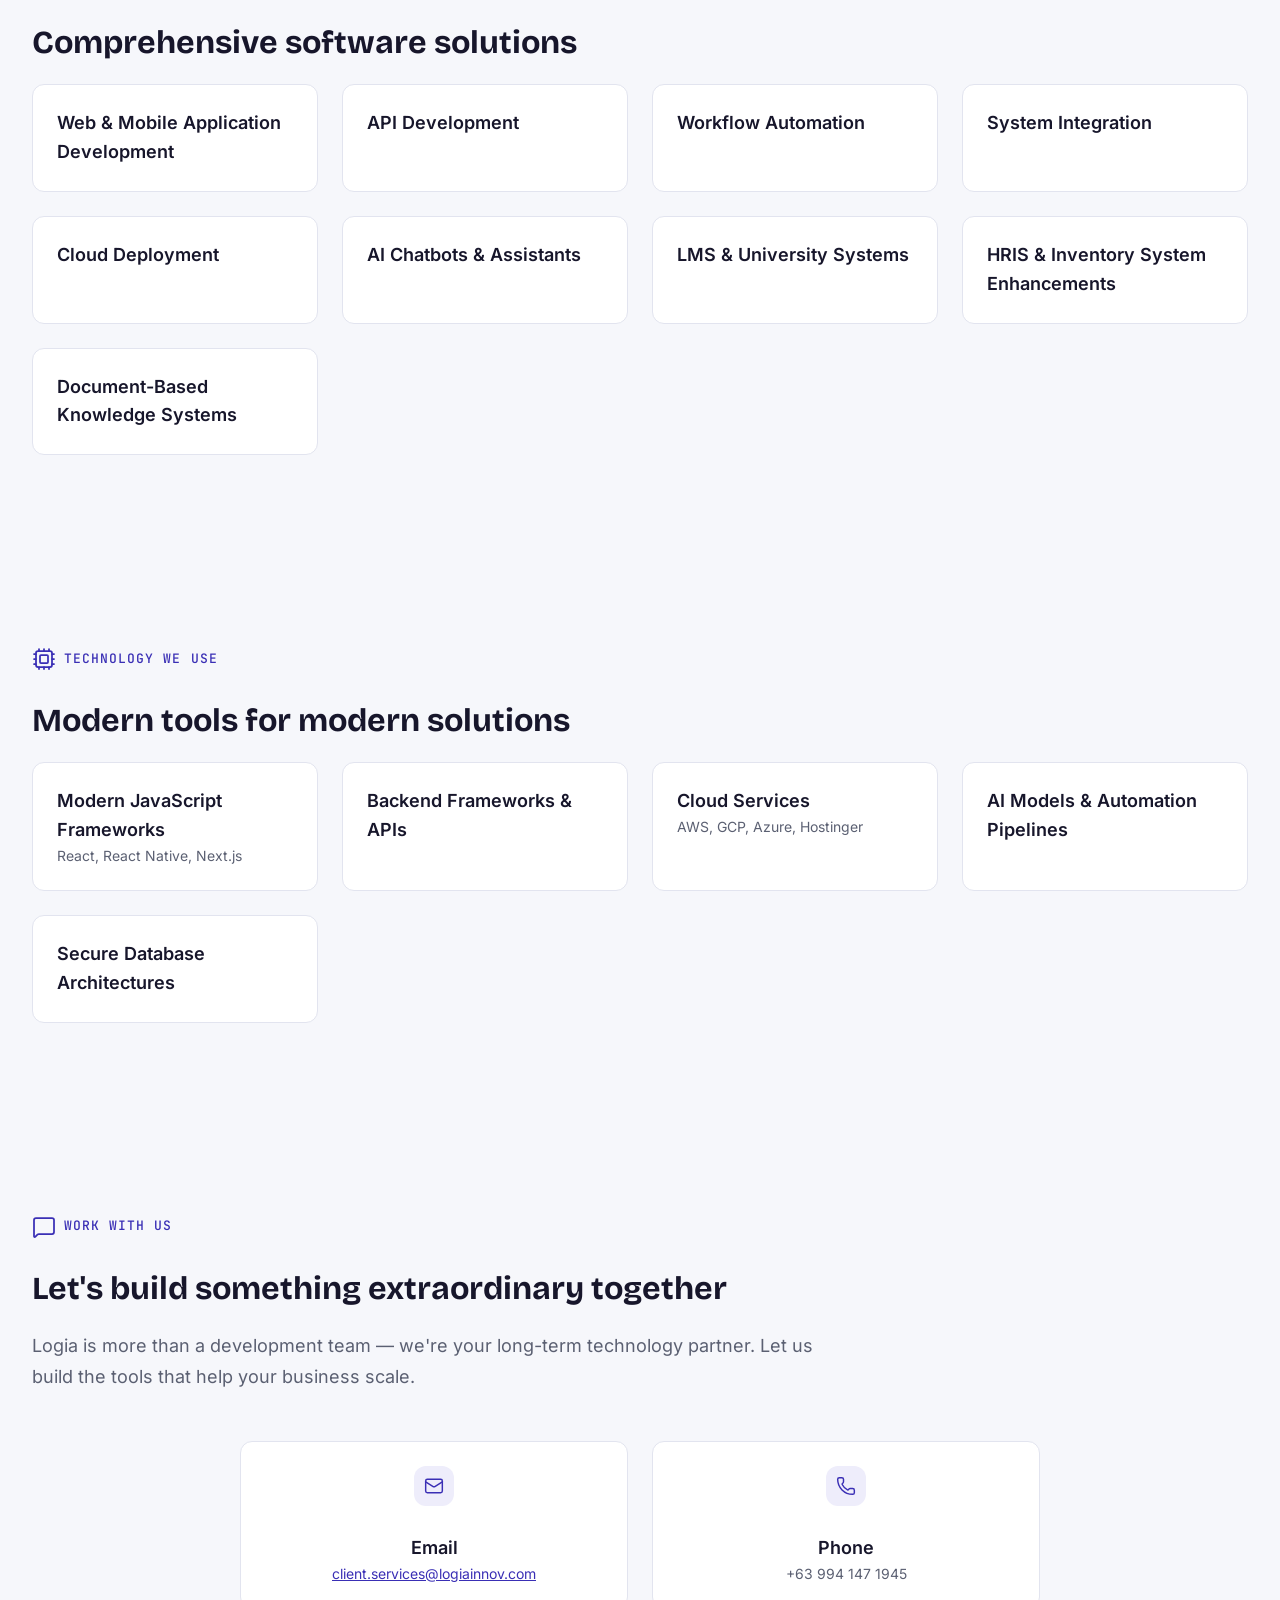
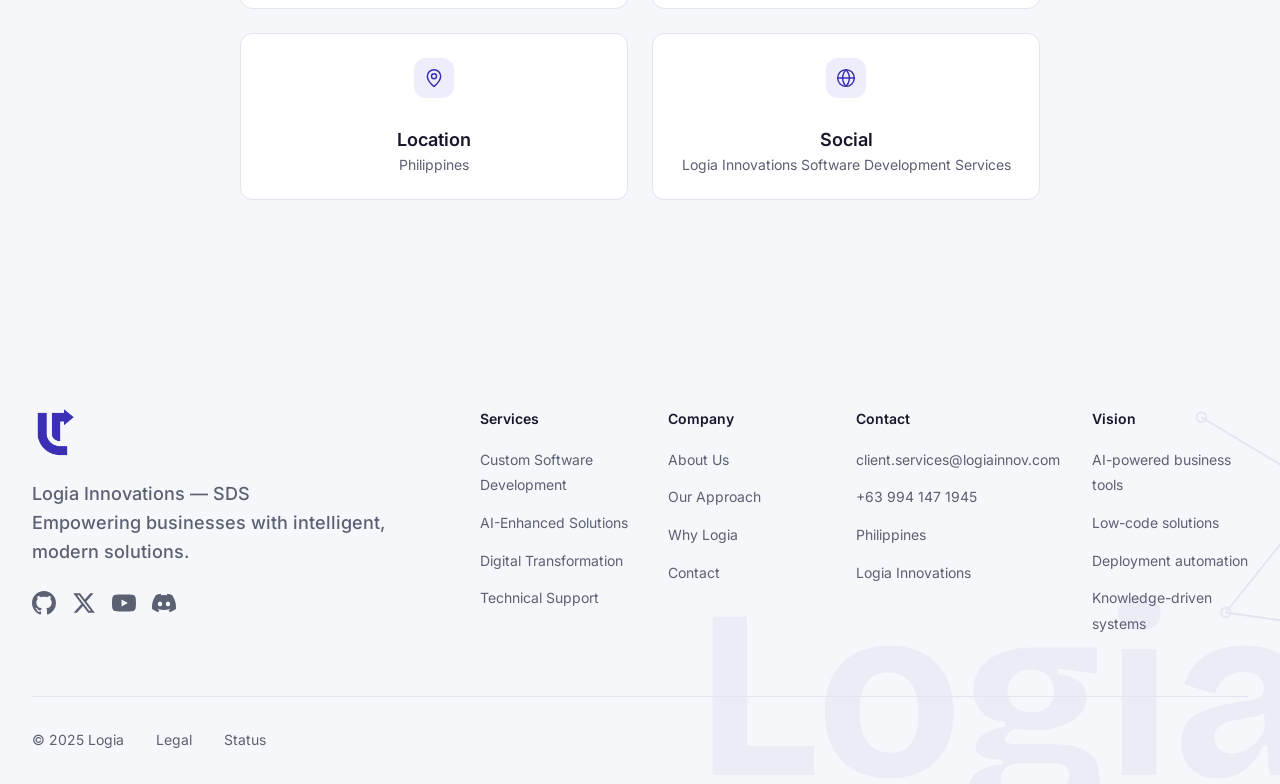
==== commit b73654a2: "feat: brand restyle — Logia indigo design system + SEO audit/strategy Inherited approved brand kit (" ====
--- a/index.html
+++ b/index.html
@@ -12,17 +12,19 @@
     <meta name="twitter:card" content="summary_large_image">
     <meta name="twitter:title" content="Logia Innovations - Empowering Businesses with Intelligent, Modern Solutions">
     <meta name="twitter:description" content="We combine modern engineering practices with AI to help SMBs accelerate growth and build smarter digital experiences.">
-    <meta name="twitter:image" content="https://logiainnov.com/logo.jpg">
+    <meta name="twitter:image" content="https://logiainnov.com/logo-indigo.png">
     <title>Logia Innovations - Empowering Businesses with Intelligent, Modern Solutions</title>
-    <link rel="stylesheet" href="styles.css">
-    <link rel="preconnect" href="https://fonts.googleapis.com">
-    <link rel="preconnect" href="https://fonts.gstatic.com" crossorigin>
-    <link href="https://fonts.googleapis.com/css2?family=Inter:wght@300;400;500;600;700&display=swap" rel="stylesheet">
+    <link rel="icon" type="image/png" sizes="32x32" href="img/favicon-32.png">
+    <link rel="icon" type="image/png" sizes="16x16" href="img/favicon-16.png">
+    <link rel="apple-touch-icon" sizes="180x180" href="img/apple-touch-icon.png">
+    <link rel="shortcut icon" href="img/favicon.ico">
+    <link rel="stylesheet" href="tokens.css?v=g2">
+    <link rel="stylesheet" href="styles.css?v=g2">
 </head>
 <body>
     <!-- Banner -->
     <div class="banner">
-        <p>Transform your business with AI-powered solutions. Let's build something extraordinary together →</p>
+        <p>Transform your business with AI-powered solutions. Let's build something extraordinary together <span class="banner-arrow">→</span></p>
     </div>
 
     <!-- Navigation -->
@@ -31,12 +33,12 @@
             <div class="nav-wrapper">
                 <a href="#" class="logo">
                     <picture>
-                        <source srcset="logo.jpg" type="image/webp">
-                        <img src="logo.jpg" alt="Logia" class="logo-img">
+                        <source srcset="img/logo-128.webp" type="image/webp">
+                        <img src="logo-indigo.png" alt="Logia Innovations" class="logo-img">
                     </picture>
                 </a>
 
-                <ul class="nav-menu">
+                <ul class="nav-menu" id="nav-menu">
                     <li class="nav-item">
                         <a href="#about" class="nav-link">About</a>
                     </li>
@@ -55,7 +57,7 @@
                 </ul>
 
                 <div class="nav-right">
-                    <a href="https://github.com/melvinmmelo/logia.git" class="github-link">
+                    <a href="https://github.com/melvinmmelo/logia.git" class="github-link" aria-label="GitHub">
                         <svg width="20" height="20" fill="currentColor" viewBox="0 0 16 16">
                             <path d="M8 0C3.58 0 0 3.58 0 8c0 3.54 2.29 6.53 5.47 7.59.4.07.55-.17.55-.38 0-.19-.01-.82-.01-1.49-2.01.37-2.53-.49-2.69-.94-.09-.23-.48-.94-.82-1.13-.28-.15-.68-.52-.01-.53.63-.01 1.08.58 1.23.82.72 1.21 1.87.87 2.33.66.07-.52.28-.87.51-1.07-1.78-.2-3.64-.89-3.64-3.95 0-.87.31-1.59.82-2.15-.08-.2-.36-1.02.08-2.12 0 0 .67-.21 2.2.82.64-.18 1.32-.27 2-.27.68 0 1.36.09 2 .27 1.53-1.04 2.2-.82 2.2-.82.44 1.1.16 1.92.08 2.12.51.56.82 1.27.82 2.15 0 3.07-1.87 3.75-3.65 3.95.29.25.54.73.54 1.48 0 1.07-.01 1.93-.01 2.2 0 .21.15.46.55.38A8.012 8.012 0 0 0 16 8c0-4.42-3.58-8-8-8z"/>
                         </svg>
@@ -64,20 +66,42 @@
                     <!-- <a href="#contact" class="btn btn-primary">Get in Touch</a> -->
                 </div>
 
-                <button class="mobile-menu-toggle" aria-label="Toggle menu">
-                    <span></span>
-                    <span></span>
-                    <span></span>
+                <button class="mobile-menu-toggle" aria-label="Toggle menu" aria-expanded="false" aria-controls="nav-menu">
+                    <span aria-hidden="true"></span>
+                    <span aria-hidden="true"></span>
+                    <span aria-hidden="true"></span>
                 </button>
             </div>
         </div>
     </nav>
 
+    <main>
     <!-- Hero Section -->
     <section class="hero">
-        <div class="hero-background">
-            <div class="hero-gradient"></div>
-            <div class="hero-pattern"></div>
+        <div class="hero-background dot-grid">
+            <svg class="lattice-svg hero-lattice" viewBox="0 0 1440 560" preserveAspectRatio="xMidYMid slice" aria-hidden="true">
+              <path class="lattice-line" style="animation-delay:0ms"   d="M1140 90 L1240 170"/>
+              <path class="lattice-line" style="animation-delay:80ms"  d="M1240 170 L1160 300"/>
+              <path class="lattice-line" style="animation-delay:120ms" d="M1240 170 L1320 110"/>
+              <path class="lattice-line" style="animation-delay:180ms" d="M1320 110 L1380 260"/>
+              <path class="lattice-line" style="animation-delay:220ms" d="M1380 260 L1280 380"/>
+              <path class="lattice-line" style="animation-delay:260ms" d="M1160 300 L1280 380"/>
+              <path class="lattice-line" style="animation-delay:300ms" d="M60 170 L160 220"/>
+              <path class="lattice-line" style="animation-delay:340ms" d="M160 220 L90 360"/>
+              <path class="lattice-line" style="animation-delay:380ms" d="M160 220 L240 180"/>
+              <path class="lattice-line" style="animation-delay:420ms" d="M90 360 L200 420"/>
+              <circle class="lattice-node"       style="animation-delay:600ms" cx="1240" cy="170" r="6"/>
+              <circle class="lattice-node"       style="animation-delay:660ms" cx="1320" cy="110" r="6"/>
+              <circle class="lattice-node"       style="animation-delay:720ms" cx="1280" cy="380" r="6"/>
+              <circle class="lattice-node"       style="animation-delay:780ms" cx="160"  cy="220" r="6"/>
+              <circle class="lattice-node-plain" style="animation-delay:640ms" cx="1140" cy="90"  r="4"/>
+              <circle class="lattice-node-plain" style="animation-delay:700ms" cx="1160" cy="300" r="4"/>
+              <circle class="lattice-node-plain" style="animation-delay:760ms" cx="1380" cy="260" r="4"/>
+              <circle class="lattice-node-plain" style="animation-delay:820ms" cx="60"   cy="170" r="4"/>
+              <circle class="lattice-node-plain" style="animation-delay:860ms" cx="240"  cy="180" r="4"/>
+              <circle class="lattice-node-plain" style="animation-delay:900ms" cx="90"   cy="360" r="4"/>
+              <circle class="lattice-node-plain" style="animation-delay:940ms" cx="200"  cy="420" r="4"/>
+            </svg>
         </div>
         <div class="container">
             <div class="hero-content">
@@ -128,10 +152,10 @@
         <div class="container">
             <div class="section-header">
                 <div class="section-icon">
-                    <svg width="24" height="24" viewBox="0 0 24 24" fill="none" stroke="currentColor">
-                        <path d="M12 2L2 7L12 12L22 7L12 2Z"></path>
-                        <path d="M2 17L12 22L22 17"></path>
-                        <path d="M2 12L12 17L22 12"></path>
+                    <svg width="24" height="24" viewBox="0 0 24 24" fill="none" stroke="currentColor" stroke-width="1.75" stroke-linecap="round" stroke-linejoin="round" aria-hidden="true">
+                        <path d="M12.83 2.18a2 2 0 0 0-1.66 0L2.6 6.08a1 1 0 0 0 0 1.83l8.58 3.91a2 2 0 0 0 1.66 0l8.58-3.9a1 1 0 0 0 0-1.83z" />
+                        <path d="M2 12a1 1 0 0 0 .58.91l8.6 3.91a2 2 0 0 0 1.65 0l8.58-3.9A1 1 0 0 0 22 12" />
+                        <path d="M2 17a1 1 0 0 0 .58.91l8.6 3.91a2 2 0 0 0 1.65 0l8.58-3.9A1 1 0 0 0 22 17" />
                     </svg>
                 </div>
                 <h2 class="section-label">About Us</h2>
@@ -157,10 +181,19 @@
         <div class="container">
             <div class="section-header">
                 <div class="section-icon">
-                    <svg width="24" height="24" viewBox="0 0 24 24" fill="none" stroke="currentColor">
-                        <path d="M12 2L2 7L12 12L22 7L12 2Z"></path>
-                        <path d="M2 17L12 22L22 17"></path>
-                        <path d="M2 12L12 17L22 12"></path>
+                    <svg width="24" height="24" viewBox="0 0 24 24" fill="none" stroke="currentColor" stroke-width="1.75" stroke-linecap="round" stroke-linejoin="round" aria-hidden="true">
+                        <path d="M2.97 12.92A2 2 0 0 0 2 14.63v3.24a2 2 0 0 0 .97 1.71l3 1.8a2 2 0 0 0 2.06 0L12 19v-5.5l-5-3-4.03 2.42Z" />
+                        <path d="m7 16.5-4.74-2.85" />
+                        <path d="m7 16.5 5-3" />
+                        <path d="M7 16.5v5.17" />
+                        <path d="M12 13.5V19l3.97 2.38a2 2 0 0 0 2.06 0l3-1.8a2 2 0 0 0 .97-1.71v-3.24a2 2 0 0 0-.97-1.71L17 10.5l-5 3Z" />
+                        <path d="m17 16.5-5-3" />
+                        <path d="m17 16.5 4.74-2.85" />
+                        <path d="M17 16.5v5.17" />
+                        <path d="M7.97 4.42A2 2 0 0 0 7 6.13v4.37l5 3 5-3V6.13a2 2 0 0 0-.97-1.71l-3-1.8a2 2 0 0 0-2.06 0l-3 1.8Z" />
+                        <path d="M12 8 7.26 5.15" />
+                        <path d="m12 8 4.74-2.85" />
+                        <path d="M12 13.5V8" />
                     </svg>
                 </div>
                 <h2 class="section-label">What We Do</h2>
@@ -176,7 +209,11 @@
             <div class="packages-grid">
                 <div class="package-card">
                     <div class="package-icon">
-                        <img src="data:image/svg+xml,%3Csvg xmlns='http://www.w3.org/2000/svg' viewBox='0 0 100 100'%3E%3Crect fill='%23FF2D20' width='100' height='100' rx='20'/%3E%3Ctext x='50' y='65' font-size='50' text-anchor='middle' fill='white' font-family='Arial'%3EC%3C/text%3E%3C/svg%3E" alt="Custom Software">
+                        <svg viewBox="0 0 24 24" fill="none" stroke="currentColor" stroke-width="1.75" stroke-linecap="round" stroke-linejoin="round" aria-hidden="true">
+                            <path d="m10 9-3 3 3 3" />
+                            <path d="m14 15 3-3-3-3" />
+                            <rect x="3" y="3" width="18" height="18" rx="2" />
+                        </svg>
                     </div>
                     <div class="package-info">
                         <div class="package-header">
@@ -188,7 +225,12 @@
 
                 <div class="package-card">
                     <div class="package-icon">
-                        <img src="data:image/svg+xml,%3Csvg xmlns='http://www.w3.org/2000/svg' viewBox='0 0 100 100'%3E%3Crect fill='%234CAF50' width='100' height='100' rx='20'/%3E%3Ctext x='50' y='65' font-size='50' text-anchor='middle' fill='white' font-family='Arial'%3EA%3C/text%3E%3C/svg%3E" alt="AI Solutions">
+                        <svg viewBox="0 0 24 24" fill="none" stroke="currentColor" stroke-width="1.75" stroke-linecap="round" stroke-linejoin="round" aria-hidden="true">
+                            <path d="M11.017 2.814a1 1 0 0 1 1.966 0l1.051 5.558a2 2 0 0 0 1.594 1.594l5.558 1.051a1 1 0 0 1 0 1.966l-5.558 1.051a2 2 0 0 0-1.594 1.594l-1.051 5.558a1 1 0 0 1-1.966 0l-1.051-5.558a2 2 0 0 0-1.594-1.594l-5.558-1.051a1 1 0 0 1 0-1.966l5.558-1.051a2 2 0 0 0 1.594-1.594z" />
+                            <path d="M20 2v4" />
+                            <path d="M22 4h-4" />
+                            <circle cx="4" cy="20" r="2" />
+                        </svg>
                     </div>
                     <div class="package-info">
                         <div class="package-header">
@@ -200,7 +242,10 @@
 
                 <div class="package-card">
                     <div class="package-icon">
-                        <img src="data:image/svg+xml,%3Csvg xmlns='http://www.w3.org/2000/svg' viewBox='0 0 100 100'%3E%3Crect fill='%232196F3' width='100' height='100' rx='20'/%3E%3Ctext x='50' y='65' font-size='50' text-anchor='middle' fill='white' font-family='Arial'%3ED%3C/text%3E%3C/svg%3E" alt="Digital Transformation">
+                        <svg viewBox="0 0 24 24" fill="none" stroke="currentColor" stroke-width="1.75" stroke-linecap="round" stroke-linejoin="round" aria-hidden="true">
+                            <path d="M16 7h6v6" />
+                            <path d="m22 7-8.5 8.5-5-5L2 17" />
+                        </svg>
                     </div>
                     <div class="package-info">
                         <div class="package-header">
@@ -212,7 +257,14 @@
 
                 <div class="package-card">
                     <div class="package-icon">
-                        <img src="data:image/svg+xml,%3Csvg xmlns='http://www.w3.org/2000/svg' viewBox='0 0 100 100'%3E%3Crect fill='%239C27B0' width='100' height='100' rx='20'/%3E%3Ctext x='50' y='65' font-size='50' text-anchor='middle' fill='white' font-family='Arial'%3ET%3C/text%3E%3C/svg%3E" alt="Technical Support">
+                        <svg viewBox="0 0 24 24" fill="none" stroke="currentColor" stroke-width="1.75" stroke-linecap="round" stroke-linejoin="round" aria-hidden="true">
+                            <circle cx="12" cy="12" r="10" />
+                            <path d="m4.93 4.93 4.24 4.24" />
+                            <path d="m14.83 9.17 4.24-4.24" />
+                            <path d="m14.83 14.83 4.24 4.24" />
+                            <path d="m9.17 14.83-4.24 4.24" />
+                            <circle cx="12" cy="12" r="4" />
+                        </svg>
                     </div>
                     <div class="package-info">
                         <div class="package-header">
@@ -230,9 +282,10 @@
         <div class="container">
             <div class="section-header">
                 <div class="section-icon">
-                    <svg width="24" height="24" viewBox="0 0 24 24" fill="none" stroke="currentColor">
-                        <polyline points="16 18 22 12 16 6"></polyline>
-                        <polyline points="8 6 2 12 8 18"></polyline>
+                    <svg width="24" height="24" viewBox="0 0 24 24" fill="none" stroke="currentColor" stroke-width="1.75" stroke-linecap="round" stroke-linejoin="round" aria-hidden="true">
+                        <path d="m18 16 4-4-4-4" />
+                        <path d="m6 8-4 4 4 4" />
+                        <path d="m14.5 4-5 16" />
                     </svg>
                 </div>
                 <h2 class="section-label">Our Approach</h2>
@@ -243,7 +296,7 @@
             <div class="packages-grid">
                 <div class="package-card">
                     <div class="package-icon">
-                        <img src="data:image/svg+xml,%3Csvg xmlns='http://www.w3.org/2000/svg' viewBox='0 0 100 100'%3E%3Crect fill='%23FF2D20' width='100' height='100' rx='20'/%3E%3Ctext x='50' y='65' font-size='50' text-anchor='middle' fill='white' font-family='Arial'%3E1%3C/text%3E%3C/svg%3E" alt="We Listen">
+                        <span class="step-number" aria-hidden="true">1</span>
                     </div>
                     <div class="package-info">
                         <div class="package-header">
@@ -255,7 +308,7 @@
 
                 <div class="package-card">
                     <div class="package-icon">
-                        <img src="data:image/svg+xml,%3Csvg xmlns='http://www.w3.org/2000/svg' viewBox='0 0 100 100'%3E%3Crect fill='%234CAF50' width='100' height='100' rx='20'/%3E%3Ctext x='50' y='65' font-size='50' text-anchor='middle' fill='white' font-family='Arial'%3E2%3C/text%3E%3C/svg%3E" alt="We Build">
+                        <span class="step-number" aria-hidden="true">2</span>
                     </div>
                     <div class="package-info">
                         <div class="package-header">
@@ -267,7 +320,7 @@
 
                 <div class="package-card">
                     <div class="package-icon">
-                        <img src="data:image/svg+xml,%3Csvg xmlns='http://www.w3.org/2000/svg' viewBox='0 0 100 100'%3E%3Crect fill='%232196F3' width='100' height='100' rx='20'/%3E%3Ctext x='50' y='65' font-size='50' text-anchor='middle' fill='white' font-family='Arial'%3E3%3C/text%3E%3C/svg%3E" alt="We Deploy">
+                        <span class="step-number" aria-hidden="true">3</span>
                     </div>
                     <div class="package-info">
                         <div class="package-header">
@@ -285,8 +338,11 @@
         <div class="container">
             <div class="section-header">
                 <div class="section-icon">
-                    <svg width="24" height="24" viewBox="0 0 24 24" fill="none" stroke="currentColor">
-                        <path d="M12 2L15.09 8.26L22 9.27L17 14.14L18.18 21.02L12 17.77L5.82 21.02L7 14.14L2 9.27L8.91 8.26L12 2Z"></path>
+                    <svg width="24" height="24" viewBox="0 0 24 24" fill="none" stroke="currentColor" stroke-width="1.75" stroke-linecap="round" stroke-linejoin="round" aria-hidden="true">
+                        <path d="M11.017 2.814a1 1 0 0 1 1.966 0l1.051 5.558a2 2 0 0 0 1.594 1.594l5.558 1.051a1 1 0 0 1 0 1.966l-5.558 1.051a2 2 0 0 0-1.594 1.594l-1.051 5.558a1 1 0 0 1-1.966 0l-1.051-5.558a2 2 0 0 0-1.594-1.594l-5.558-1.051a1 1 0 0 1 0-1.966l5.558-1.051a2 2 0 0 0 1.594-1.594z" />
+                        <path d="M20 2v4" />
+                        <path d="M22 4h-4" />
+                        <circle cx="4" cy="20" r="2" />
                     </svg>
                 </div>
                 <h2 class="section-label">Why Logia?</h2>
@@ -339,9 +395,11 @@
         <div class="container">
             <div class="section-header">
                 <div class="section-icon">
-                    <svg width="24" height="24" viewBox="0 0 24 24" fill="none" stroke="currentColor">
-                        <rect x="3" y="3" width="18" height="18" rx="2"></rect>
-                        <path d="M9 9H15V15H9V9Z"></path>
+                    <svg width="24" height="24" viewBox="0 0 24 24" fill="none" stroke="currentColor" stroke-width="1.75" stroke-linecap="round" stroke-linejoin="round" aria-hidden="true">
+                        <rect width="7" height="7" x="3" y="3" rx="1" />
+                        <rect width="7" height="7" x="14" y="3" rx="1" />
+                        <rect width="7" height="7" x="14" y="14" rx="1" />
+                        <rect width="7" height="7" x="3" y="14" rx="1" />
                     </svg>
                 </div>
                 <h2 class="section-label">Our Services</h2>
@@ -412,10 +470,21 @@
         <div class="container">
             <div class="section-header">
                 <div class="section-icon">
-                    <svg width="24" height="24" viewBox="0 0 24 24" fill="none" stroke="currentColor">
-                        <path d="M12 2L2 7L12 12L22 7L12 2Z"></path>
-                        <path d="M2 17L12 22L22 17"></path>
-                        <path d="M2 12L12 17L22 12"></path>
+                    <svg width="24" height="24" viewBox="0 0 24 24" fill="none" stroke="currentColor" stroke-width="1.75" stroke-linecap="round" stroke-linejoin="round" aria-hidden="true">
+                        <path d="M12 20v2" />
+                        <path d="M12 2v2" />
+                        <path d="M17 20v2" />
+                        <path d="M17 2v2" />
+                        <path d="M2 12h2" />
+                        <path d="M2 17h2" />
+                        <path d="M2 7h2" />
+                        <path d="M20 12h2" />
+                        <path d="M20 17h2" />
+                        <path d="M20 7h2" />
+                        <path d="M7 20v2" />
+                        <path d="M7 2v2" />
+                        <rect x="4" y="4" width="16" height="16" rx="2" />
+                        <rect x="8" y="8" width="8" height="8" rx="1" />
                     </svg>
                 </div>
                 <h2 class="section-label">Technology We Use</h2>
@@ -464,8 +533,8 @@
         <div class="container">
             <div class="section-header">
                 <div class="section-icon">
-                    <svg width="24" height="24" viewBox="0 0 24 24" fill="none" stroke="currentColor">
-                        <path d="M21 15C21 15.5304 20.7893 16.0391 20.4142 16.4142C20.0391 16.7893 19.5304 17 19 17H7L3 21V5C3 4.46957 3.21071 3.96086 3.58579 3.58579C3.96086 3.21071 4.46957 3 5 3H19C19.5304 3 20.0391 3.21071 20.4142 3.58579C20.7893 3.96086 21 4.46957 21 5V15Z"></path>
+                    <svg width="24" height="24" viewBox="0 0 24 24" fill="none" stroke="currentColor" stroke-width="1.75" stroke-linecap="round" stroke-linejoin="round" aria-hidden="true">
+                        <path d="M22 17a2 2 0 0 1-2 2H6.828a2 2 0 0 0-1.414.586l-2.202 2.202A.71.71 0 0 1 2 21.286V5a2 2 0 0 1 2-2h16a2 2 0 0 1 2 2z" />
                     </svg>
                 </div>
                 <h2 class="section-label">Work With Us</h2>
@@ -479,49 +548,83 @@
             </p>
 
             <div class="packages-grid" style="max-width: 800px; margin: 3rem auto;">
-                <div class="package-card" style="text-align: center;">
-                    <div class="package-info">
-                        <h4 class="package-name">📩 Email</h4>
+                <div class="package-card" style="text-align: center; flex-direction: column; align-items: center;">
+                    <div class="contact-icon">
+                        <svg viewBox="0 0 24 24" fill="none" stroke="currentColor" stroke-width="1.75" stroke-linecap="round" stroke-linejoin="round" aria-hidden="true">
+                            <path d="m22 7-8.991 5.727a2 2 0 0 1-2.009 0L2 7" />
+                            <rect x="2" y="4" width="20" height="16" rx="2" />
+                        </svg>
+                    </div>
+                    <div class="package-info">
+                        <h4 class="package-name">Email</h4>
                         <p class="package-description">
-                            <a href="mailto:client.services@logiainnov.com" style="color: inherit; text-decoration: underline;">client.services@logiainnov.com</a>
+                            <a href="mailto:client.services@logiainnov.com" style="color: var(--primary-color); text-decoration: underline;">client.services@logiainnov.com</a>
                         </p>
                     </div>
                 </div>
 
-                <div class="package-card" style="text-align: center;">
-                    <div class="package-info">
-                        <h4 class="package-name">📞 Phone</h4>
+                <div class="package-card" style="text-align: center; flex-direction: column; align-items: center;">
+                    <div class="contact-icon">
+                        <svg viewBox="0 0 24 24" fill="none" stroke="currentColor" stroke-width="1.75" stroke-linecap="round" stroke-linejoin="round" aria-hidden="true">
+                            <path d="M13.832 16.568a1 1 0 0 0 1.213-.303l.355-.465A2 2 0 0 1 17 15h3a2 2 0 0 1 2 2v3a2 2 0 0 1-2 2A18 18 0 0 1 2 4a2 2 0 0 1 2-2h3a2 2 0 0 1 2 2v3a2 2 0 0 1-.8 1.6l-.468.351a1 1 0 0 0-.292 1.233 14 14 0 0 0 6.392 6.384" />
+                        </svg>
+                    </div>
+                    <div class="package-info">
+                        <h4 class="package-name">Phone</h4>
                         <p class="package-description">+63 994 147 1945</p>
                     </div>
                 </div>
 
-                <div class="package-card" style="text-align: center;">
-                    <div class="package-info">
-                        <h4 class="package-name">📍 Location</h4>
+                <div class="package-card" style="text-align: center; flex-direction: column; align-items: center;">
+                    <div class="contact-icon">
+                        <svg viewBox="0 0 24 24" fill="none" stroke="currentColor" stroke-width="1.75" stroke-linecap="round" stroke-linejoin="round" aria-hidden="true">
+                            <path d="M20 10c0 4.993-5.539 10.193-7.399 11.799a1 1 0 0 1-1.202 0C9.539 20.193 4 14.993 4 10a8 8 0 0 1 16 0" />
+                            <circle cx="12" cy="10" r="3" />
+                        </svg>
+                    </div>
+                    <div class="package-info">
+                        <h4 class="package-name">Location</h4>
                         <p class="package-description">Philippines</p>
                     </div>
                 </div>
 
-                <div class="package-card" style="text-align: center;">
-                    <div class="package-info">
-                        <h4 class="package-name">🌐 Social</h4>
+                <div class="package-card" style="text-align: center; flex-direction: column; align-items: center;">
+                    <div class="contact-icon">
+                        <svg viewBox="0 0 24 24" fill="none" stroke="currentColor" stroke-width="1.75" stroke-linecap="round" stroke-linejoin="round" aria-hidden="true">
+                            <circle cx="12" cy="12" r="10" />
+                            <path d="M12 2a14.5 14.5 0 0 0 0 20 14.5 14.5 0 0 0 0-20" />
+                            <path d="M2 12h20" />
+                        </svg>
+                    </div>
+                    <div class="package-info">
+                        <h4 class="package-name">Social</h4>
                         <p class="package-description">Logia Innovations Software Development Services</p>
                     </div>
                 </div>
             </div>
         </div>
     </section>
+    </main>
 
     <!-- Footer -->
-    <footer class="footer" id="contact">
+    <footer class="footer dot-grid">
+        <svg class="lattice-svg footer-lattice" viewBox="0 0 1440 360" preserveAspectRatio="xMidYMid slice" aria-hidden="true">
+          <path class="lattice-line" style="animation-delay:0ms"   d="M1180 60 L1280 120"/>
+          <path class="lattice-line" style="animation-delay:120ms" d="M1280 120 L1200 220"/>
+          <path class="lattice-line" style="animation-delay:180ms" d="M1280 120 L1360 90"/>
+          <path class="lattice-line" style="animation-delay:240ms" d="M1360 90 L1340 240"/>
+          <path class="lattice-line" style="animation-delay:300ms" d="M1200 220 L1340 240"/>
+          <circle class="lattice-node"       style="animation-delay:600ms" cx="1280" cy="120" r="5"/>
+          <circle class="lattice-node"       style="animation-delay:680ms" cx="1340" cy="240" r="5"/>
+          <circle class="lattice-node-plain" style="animation-delay:640ms" cx="1180" cy="60"  r="4"/>
+          <circle class="lattice-node-plain" style="animation-delay:720ms" cx="1360" cy="90"  r="4"/>
+          <circle class="lattice-node-plain" style="animation-delay:760ms" cx="1200" cy="220" r="4"/>
+        </svg>
         <div class="container">
             <div class="footer-content">
                 <div class="footer-brand">
                     <div class="footer-logo">
-                        <svg width="48" height="48" viewBox="0 0 48 48" fill="none">
-                            <rect width="48" height="48" rx="8" fill="#FF2D20"/>
-                            <path d="M24 14L32 18V30L24 34L16 30V18L24 14Z" stroke="white" stroke-width="2" fill="none"/>
-                        </svg>
+                        <img src="logo-indigo.png" alt="Logia Innovations" width="48" height="48">
                     </div>
                     <p class="footer-tagline">
                         Logia Innovations — SDS<br>
@@ -603,12 +706,12 @@
                 </div>
             </div>
 
-            <div class="footer-logo-large">
+            <div class="footer-logo-large" aria-hidden="true">
                 <h2>Logia</h2>
             </div>
         </div>
     </footer>
 
-    <script src="script.js"></script>
+    <script src="script.js?v=g1"></script>
 </body>
 </html>
--- a/tokens.css
+++ b/tokens.css
@@ -0,0 +1,105 @@
+/* tokens.css — Logia brand kit (mirrors logia-admin docs/design/ui-standards.md)
+   Loaded BEFORE styles.css. Self-hosted fonts, brand additive tokens,
+   dot-grid + lattice signature (verbatim from logia-admin proof.html). */
+
+@font-face {
+  font-family: 'Bricolage Grotesque';
+  src: url('fonts/bricolage-grotesque-700.woff2') format('woff2');
+  font-weight: 700;
+  font-style: normal;
+  font-display: swap;
+}
+
+@font-face {
+  font-family: 'Inter';
+  src: url('fonts/inter-400.woff2') format('woff2');
+  font-weight: 400;
+  font-style: normal;
+  font-display: swap;
+}
+
+@font-face {
+  font-family: 'Inter';
+  src: url('fonts/inter-500.woff2') format('woff2');
+  font-weight: 500;
+  font-style: normal;
+  font-display: swap;
+}
+
+@font-face {
+  font-family: 'Inter';
+  src: url('fonts/inter-600.woff2') format('woff2');
+  font-weight: 600;
+  font-style: normal;
+  font-display: swap;
+}
+
+@font-face {
+  font-family: 'JetBrains Mono';
+  src: url('fonts/jetbrains-mono-500.woff2') format('woff2');
+  font-weight: 500;
+  font-style: normal;
+  font-display: swap;
+}
+
+:root {
+  /* brand additive tokens (styles.css :root re-values the old --primary-color
+     etc. to these same hexes; these are the new names blueprints.md/CSS use) */
+  --font-display: 'Bricolage Grotesque', ui-sans-serif, system-ui, sans-serif;
+  --font-sans: 'Inter', ui-sans-serif, system-ui, -apple-system, sans-serif;
+  --font-mono: 'JetBrains Mono', ui-monospace, SFMono-Regular, Menlo, monospace;
+
+  --indigo: #3A2FB5;
+  --indigo-deep: #2E2593;
+  --wash: #EEEDFB;
+  --hairline: #E2E4EF;
+  --radius-pill: 9999px;
+}
+
+/* ================= DOT GRID + LATTICE (verbatim from logia-admin proof.html) ================= */
+
+.dot-grid {
+  background-image: radial-gradient(circle, var(--hairline) 1.4px, transparent 1.6px);
+  background-size: 32px 32px;
+}
+
+.lattice-svg {
+  position: absolute;
+  inset: 0;
+  width: 100%;
+  height: 100%;
+  pointer-events: none;
+}
+.lattice-line {
+  stroke: var(--hairline);
+  stroke-width: 1.5;
+  fill: none;
+  stroke-dasharray: 900;
+  stroke-dashoffset: 900;
+  animation: lattice-draw 650ms cubic-bezier(0.4,0,0.2,1) forwards;
+}
+.lattice-node {
+  fill: var(--indigo);
+  opacity: 0;
+  transform-box: fill-box;
+  transform-origin: center;
+  transform: scale(0);
+  animation: lattice-node-in 220ms ease-out forwards;
+}
+.lattice-node-plain {
+  fill: none;
+  stroke: var(--hairline);
+  stroke-width: 1.5;
+  opacity: 0;
+  transform-box: fill-box;
+  transform-origin: center;
+  transform: scale(0);
+  animation: lattice-node-in 220ms ease-out forwards;
+}
+@keyframes lattice-draw { to { stroke-dashoffset: 0; } }
+@keyframes lattice-node-in { to { opacity: 1; transform: scale(1); } }
+
+@media (prefers-reduced-motion: reduce) {
+  .lattice-line { animation: none; stroke-dashoffset: 0; }
+  .lattice-node, .lattice-node-plain { animation: none; opacity: 1; transform: scale(1); }
+}
--- a/styles.css
+++ b/styles.css
@@ -6,15 +6,15 @@
 }
 
 :root {
-    --primary-color: #FF2D20;
-    --primary-dark: #E02414;
-    --text-primary: #1F2937;
-    --text-secondary: #6B7280;
-    --text-light: #9CA3AF;
-    --bg-light: #F9FAFB;
+    --primary-color: #3A2FB5;
+    --primary-dark: #2E2593;
+    --text-primary: #17162B;
+    --text-secondary: #5B6072;
+    --text-light: #5B6072;
+    --bg-light: #F6F7FB;
     --bg-white: #FFFFFF;
-    --border-color: #E5E7EB;
-    --code-bg: #F3F4F6;
+    --border-color: #E2E4EF;
+    --code-bg: #EEEDFB;
 }
 
 html {
@@ -22,10 +22,11 @@
 }
 
 body {
-    font-family: 'Inter', -apple-system, BlinkMacSystemFont, 'Segoe UI', Roboto, sans-serif;
+    font-family: var(--font-sans);
     color: var(--text-primary);
     line-height: 1.6;
     overflow-x: hidden;
+    background: var(--bg-light);
 }
 
 .container {
@@ -36,12 +37,16 @@
 
 /* Banner */
 .banner {
-    background: var(--primary-color);
-    color: white;
+    background: var(--wash);
+    color: var(--text-primary);
     text-align: center;
     padding: 0.75rem 1rem;
     font-size: 0.875rem;
     font-weight: 500;
+}
+
+.banner .banner-arrow {
+    color: var(--primary-color);
 }
 
 .banner p {
@@ -186,42 +191,18 @@
     z-index: 0;
 }
 
-.hero-gradient {
-    position: absolute;
-    top: 0;
-    left: 0;
-    right: 0;
-    bottom: 0;
-    background: linear-gradient(135deg, #fef2f2 0%, #fff 30%, #f0f9ff 100%);
-    opacity: 0.8;
-}
-
-.hero-pattern {
-    position: absolute;
-    top: 0;
-    left: 0;
-    right: 0;
-    bottom: 0;
-    background-image:
-        radial-gradient(circle at 20% 30%, rgba(255, 45, 32, 0.05) 0%, transparent 50%),
-        radial-gradient(circle at 80% 70%, rgba(255, 45, 32, 0.03) 0%, transparent 50%);
-    animation: patternFloat 20s ease-in-out infinite;
-}
-
-@keyframes patternFloat {
-    0%, 100% { transform: translateY(0) scale(1); }
-    50% { transform: translateY(-20px) scale(1.05); }
-}
-
 .hero-content {
     text-align: center;
+    position: relative;
+    z-index: 1;
 }
 
 .hero-title {
-    font-size: 3.75rem;
-    line-height: 1.1;
+    font-family: var(--font-display);
+    font-size: clamp(2.75rem, 5vw, 4.25rem);
+    line-height: 1.02;
     font-weight: 700;
-    letter-spacing: -0.025em;
+    letter-spacing: -0.02em;
     margin-bottom: 1.5rem;
     color: var(--text-primary);
     opacity: 0;
@@ -230,10 +211,6 @@
 
 .text-highlight {
     color: var(--primary-color);
-    background: linear-gradient(135deg, #FF2D20 0%, #ff4d3d 100%);
-    -webkit-background-clip: text;
-    -webkit-text-fill-color: transparent;
-    background-clip: text;
     position: relative;
     display: inline-block;
 }
@@ -258,11 +235,11 @@
 
 .btn {
     padding: 0.75rem 1.5rem;
-    border-radius: 0.5rem;
+    border-radius: var(--radius-pill);
     text-decoration: none;
     font-weight: 600;
     font-size: 0.9375rem;
-    transition: all 0.2s;
+    transition: all 150ms;
     display: inline-block;
     border: none;
     cursor: pointer;
@@ -271,26 +248,25 @@
 .btn-primary {
     background: var(--primary-color);
     color: white;
-    box-shadow: 0 4px 14px rgba(255, 45, 32, 0.25);
 }
 
 .btn-primary:hover {
-    background: #d92415;
-    transform: translateY(-2px);
-    box-shadow: 0 6px 20px rgba(255, 45, 32, 0.35);
+    background: var(--primary-dark);
+    transform: translateY(-1px);
+    box-shadow: 0 6px 20px rgba(46, 37, 147, 0.28);
 }
 
 .btn-secondary {
     background: var(--bg-white);
     color: var(--text-primary);
-    border: 2px solid var(--text-primary);
+    border: 1px solid var(--border-color);
 }
 
 .btn-secondary:hover {
-    background: var(--text-primary);
-    color: white;
-    transform: translateY(-2px);
-    box-shadow: 0 4px 12px rgba(0, 0, 0, 0.15);
+    background: var(--bg-light);
+    color: var(--text-primary);
+    transform: translateY(-1px);
+    box-shadow: none;
 }
 
 .code-snippet {
@@ -304,15 +280,13 @@
 }
 
 .code-snippet code {
-    font-family: 'Monaco', 'Menlo', 'Ubuntu Mono', monospace;
+    font-family: var(--font-mono);
     font-size: 0.875rem;
     color: var(--text-secondary);
     display: inline-block;
     overflow: hidden;
     white-space: nowrap;
-    animation: typing 2s steps(50) 1.3s forwards, blink 0.75s step-end infinite;
-    border-right: 2px solid var(--primary-color);
-    width: 0;
+    width: auto;
 }
 
 .code-prompt {
@@ -342,10 +316,6 @@
     color: var(--primary-color);
     line-height: 1;
     margin-bottom: 0.5rem;
-    background: linear-gradient(135deg, #FF2D20 0%, #ff4d3d 100%);
-    -webkit-background-clip: text;
-    -webkit-text-fill-color: transparent;
-    background-clip: text;
 }
 
 .stat-label {
@@ -401,7 +371,7 @@
 /* Ecosystem Section */
 .ecosystem {
     padding: 6rem 0;
-    background: var(--bg-white);
+    background: var(--bg-light);
 }
 
 .section-header {
@@ -413,20 +383,23 @@
 
 .section-icon {
     color: var(--primary-color);
+    display: flex;
 }
 
 .section-label {
-    font-size: 0.875rem;
-    font-weight: 600;
+    font-family: var(--font-mono);
+    font-size: 0.8125rem;
+    font-weight: 500;
     color: var(--primary-color);
     text-transform: uppercase;
-    letter-spacing: 0.05em;
+    letter-spacing: 0.08em;
 }
 
 .ecosystem-title {
-    font-size: 2.5rem;
+    font-family: var(--font-display);
+    font-size: 2rem;
     font-weight: 700;
-    line-height: 1.2;
+    line-height: 1.1;
     margin-bottom: 1.5rem;
     color: var(--text-primary);
 }
@@ -491,24 +464,59 @@
     background: var(--bg-white);
     border: 1px solid var(--border-color);
     border-radius: 0.75rem;
-    transition: all 0.2s;
+    transition: all 150ms;
     cursor: pointer;
 }
 
 .package-card:hover {
     border-color: var(--primary-color);
-    box-shadow: 0 4px 20px rgba(255, 45, 32, 0.1);
-    transform: translateY(-2px);
+    box-shadow: 0 4px 20px rgba(58, 47, 181, 0.10);
+    /* !important: script.js's IntersectionObserver reveal sets an inline
+       transform:translateY(0) on cards once visible (PARKED — see
+       docs/STATE.md); a stylesheet rule alone can't out-rank an inline
+       style, so the hover lift needs this to actually apply post-reveal. */
+    transform: translateY(-1px) !important;
 }
 
 .package-icon {
     flex-shrink: 0;
-}
-
-.package-icon img {
     width: 48px;
     height: 48px;
-    border-radius: 0.5rem;
+    border-radius: 0.75rem;
+    background: var(--code-bg);
+    display: flex;
+    align-items: center;
+    justify-content: center;
+}
+
+.package-icon svg {
+    width: 24px;
+    height: 24px;
+    color: var(--primary-color);
+}
+
+.package-icon .step-number {
+    font-family: var(--font-mono);
+    font-weight: 500;
+    font-size: 1.25rem;
+    color: var(--primary-color);
+}
+
+.contact-icon {
+    width: 40px;
+    height: 40px;
+    border-radius: 0.75rem;
+    background: var(--code-bg);
+    display: flex;
+    align-items: center;
+    justify-content: center;
+    margin: 0 auto 0.75rem;
+}
+
+.contact-icon svg {
+    width: 20px;
+    height: 20px;
+    color: var(--primary-color);
 }
 
 .package-info {
@@ -556,6 +564,8 @@
     grid-template-columns: 1fr 2fr;
     gap: 4rem;
     margin-bottom: 3rem;
+    position: relative;
+    z-index: 1;
 }
 
 .footer-brand {
@@ -564,14 +574,15 @@
     gap: 1.5rem;
 }
 
-.footer-logo svg {
+.footer-logo img {
     width: 48px;
     height: 48px;
+    display: block;
 }
 
 .footer-tagline {
     font-size: 1.125rem;
-    color: var(--primary-color);
+    color: var(--text-secondary);
     line-height: 1.6;
     font-weight: 500;
 }
@@ -625,6 +636,8 @@
 .footer-bottom {
     padding-top: 2rem;
     border-top: 1px solid var(--border-color);
+    position: relative;
+    z-index: 1;
 }
 
 .footer-legal {
@@ -649,10 +662,11 @@
     bottom: -2rem;
     right: -2rem;
     z-index: 0;
-    opacity: 0.03;
+    opacity: 0.05;
 }
 
 .footer-logo-large h2 {
+    font-family: var(--font-display);
     font-size: 15rem;
     font-weight: 900;
     color: var(--primary-color);
@@ -733,11 +747,16 @@
     }
 
     .hero-title {
-        font-size: 2rem;
+        font-size: 2.25rem;
     }
 
     .hero-description {
         font-size: 1rem;
+    }
+
+    .hero-lattice .lattice-line,
+    .footer-lattice .lattice-line {
+        display: none;
     }
 
     .hero-buttons {
@@ -888,8 +907,33 @@
 
 /* Accessibility */
 :focus-visible {
-    outline: 2px solid var(--primary-color);
+    outline: 2px solid var(--primary-dark);
     outline-offset: 2px;
+}
+
+/* Reduced motion: fadeInUp elements start at opacity:0 via inline animation
+   and never resolve to visible without the animation running — force them
+   visible. Lattice draw/node-in animations are handled in tokens.css.
+   script.js's IntersectionObserver-driven card reveal (opacity:0/translateY
+   inline styles) is defeated here too since it ignores this media query
+   (PARKED — see docs/STATE.md; not a JS logic change, a CSS override of a
+   rendering symptom). */
+@media (prefers-reduced-motion: reduce) {
+    .hero-title,
+    .hero-description,
+    .hero-buttons,
+    .code-snippet,
+    .code-prompt {
+        animation: none !important;
+        opacity: 1 !important;
+        transform: none !important;
+    }
+
+    .package-card {
+        opacity: 1 !important;
+        transform: none !important;
+        transition: none !important;
+    }
 }
 
 /* Print Styles */
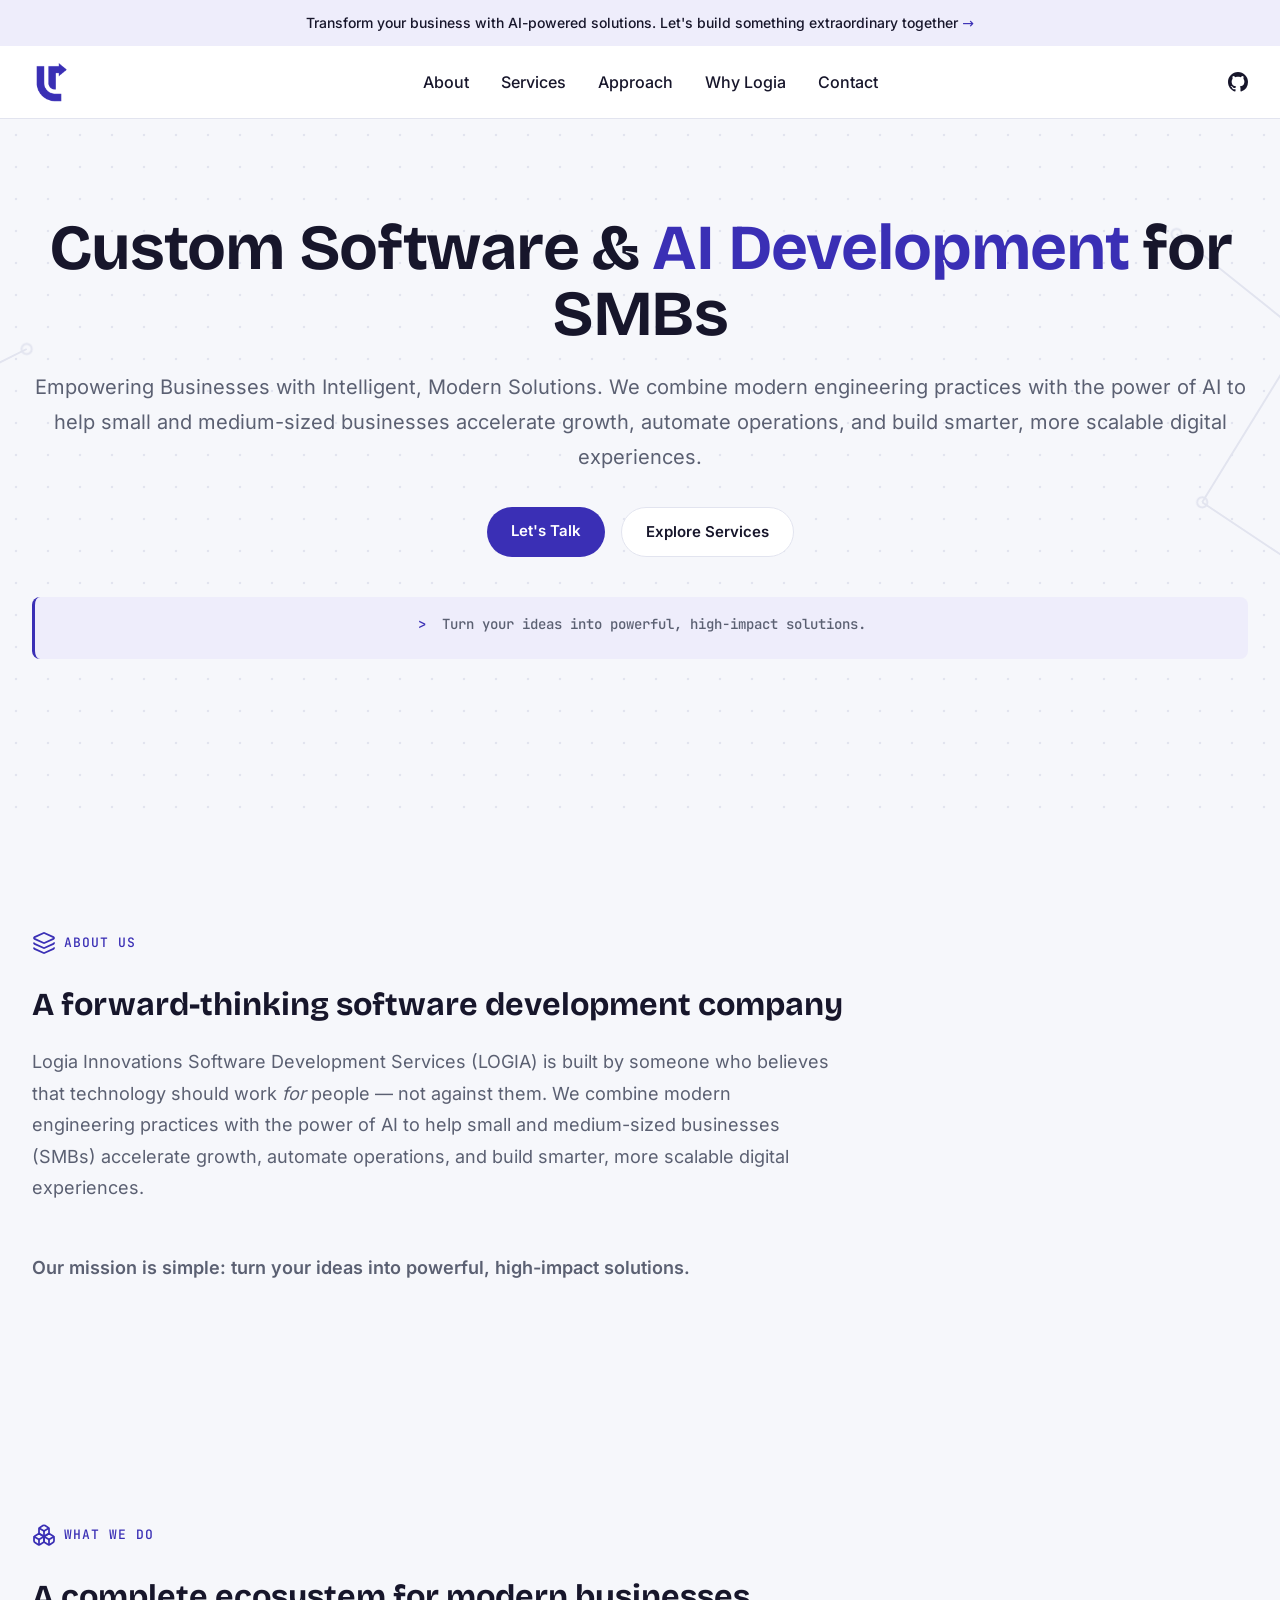
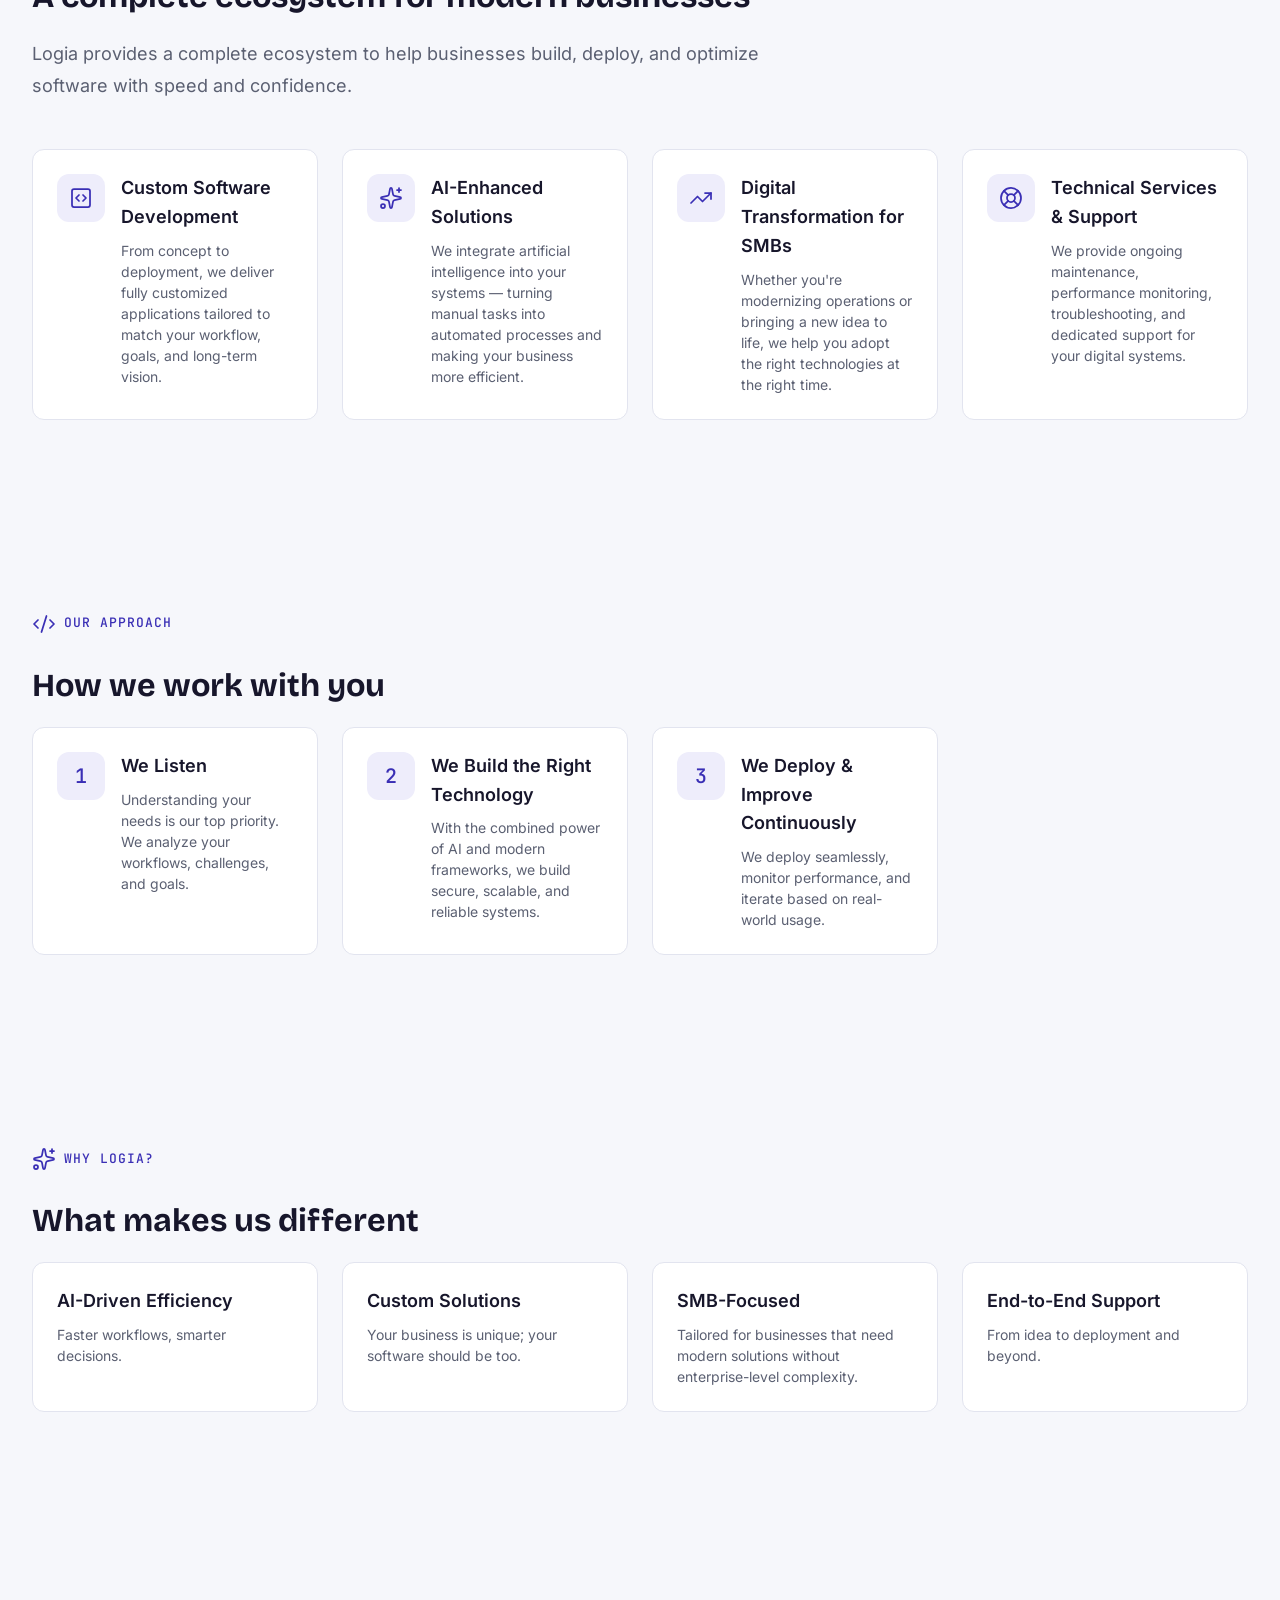
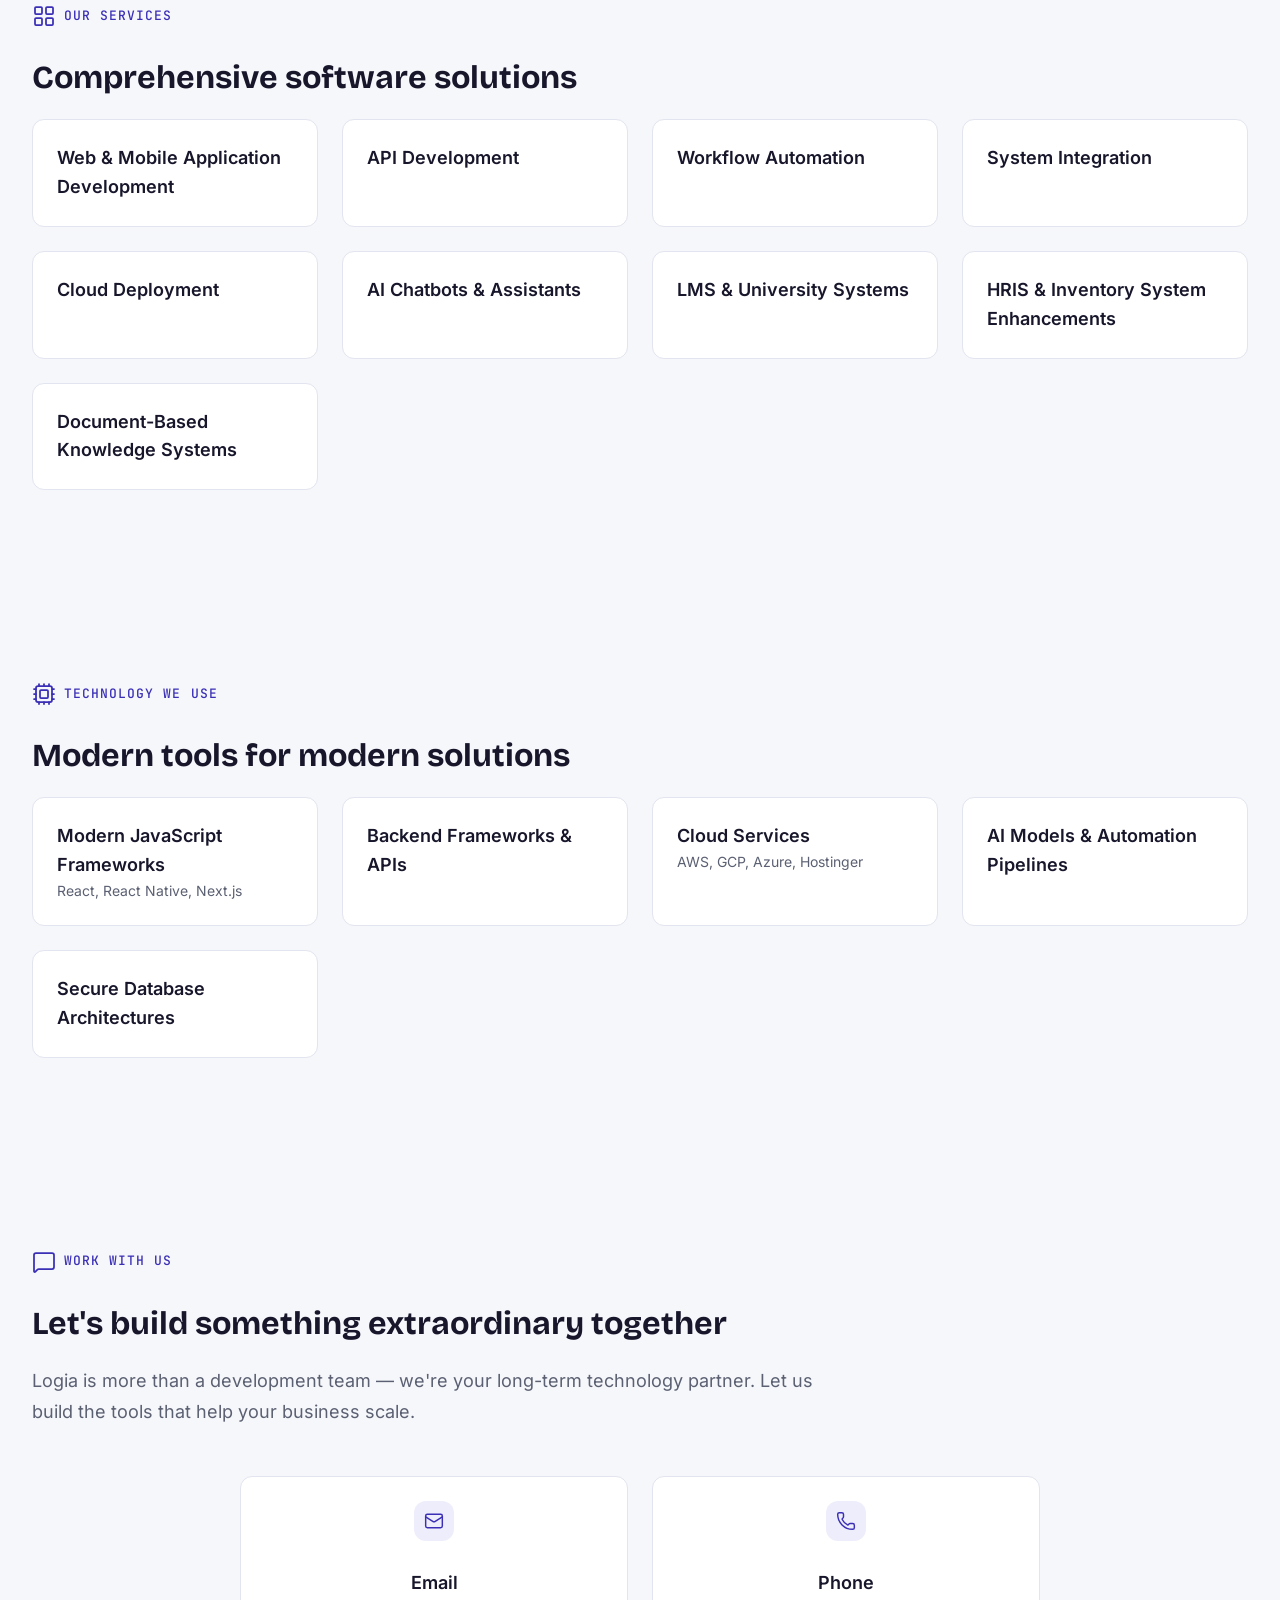
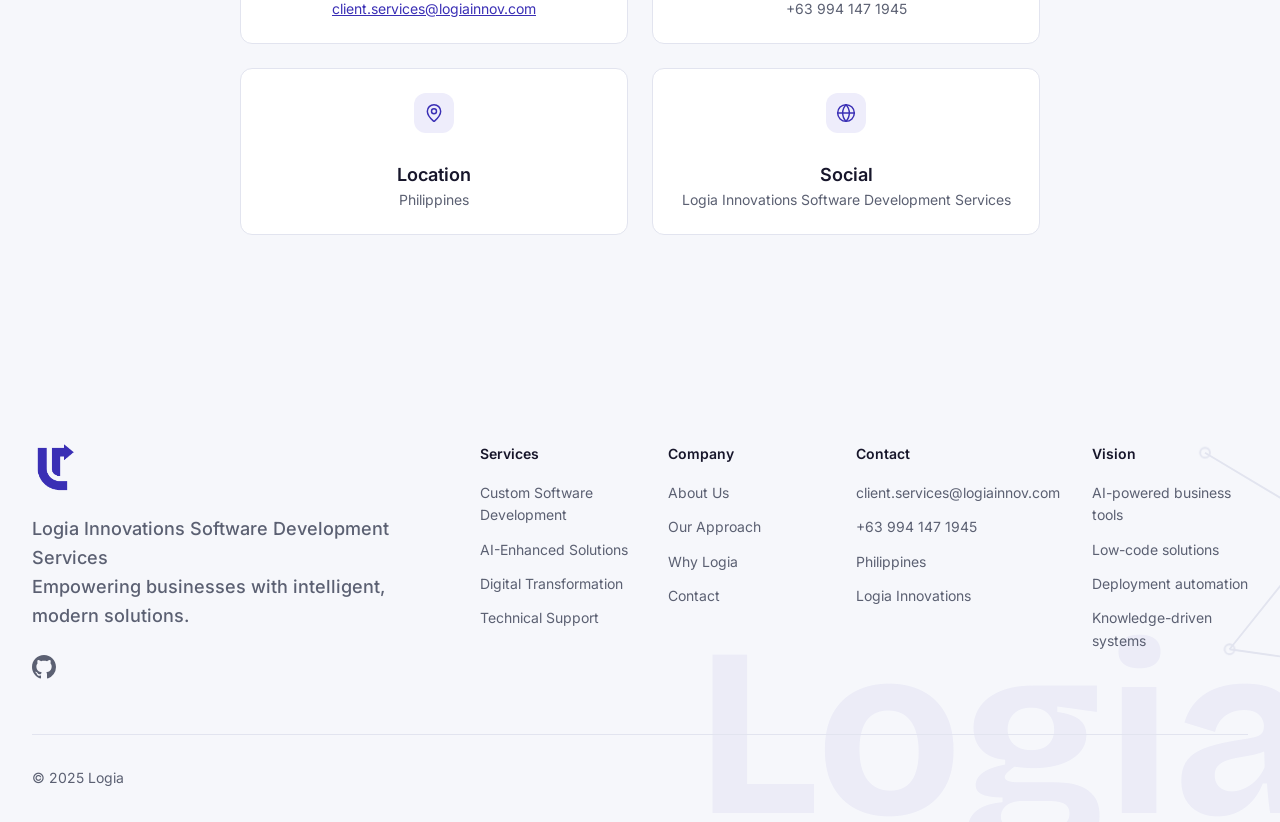
==== commit b6a4e6b6: "feat(seo): foundation — approved words, canonical, sitemap, robots, Organization JSON-LD, og card, l" ====
--- a/index.html
+++ b/index.html
@@ -3,23 +3,48 @@
 <head>
     <meta charset="UTF-8">
     <meta name="viewport" content="width=device-width, initial-scale=1.0">
-    <meta name="description" content="Logia Innovations - Empowering Businesses with Intelligent, Modern Solutions. We combine AI and modern engineering to help SMBs accelerate growth, automate operations, and build scalable digital experiences.">
-    <meta name="keywords" content="Logia, software development, AI solutions, SMB digital transformation, custom software, Philippines, web development, mobile apps, workflow automation">
+    <meta name="description" content="Logia Innovations builds custom software, AI integrations, and LMS/HRIS systems for SMBs and schools. Solo-run, senior-quality engineering — let's talk.">
     <meta name="author" content="Logia Innovations">
-    <meta property="og:title" content="Logia Innovations - Empowering Businesses with Intelligent, Modern Solutions">
-    <meta property="og:description" content="We combine modern engineering practices with AI to help SMBs accelerate growth and build smarter digital experiences.">
+    <link rel="canonical" href="https://logiainnov.com/">
+    <meta property="og:title" content="Custom Software & AI Development | Logia Innovations">
+    <meta property="og:description" content="Logia Innovations builds custom software, AI integrations, and LMS/HRIS systems for SMBs and schools. Solo-run, senior-quality engineering — let's talk.">
     <meta property="og:type" content="website">
+    <meta property="og:url" content="https://logiainnov.com/">
+    <meta property="og:image" content="https://logiainnov.com/img/og-card.png">
+    <meta property="og:image:width" content="1200">
+    <meta property="og:image:height" content="630">
     <meta name="twitter:card" content="summary_large_image">
-    <meta name="twitter:title" content="Logia Innovations - Empowering Businesses with Intelligent, Modern Solutions">
-    <meta name="twitter:description" content="We combine modern engineering practices with AI to help SMBs accelerate growth and build smarter digital experiences.">
-    <meta name="twitter:image" content="https://logiainnov.com/logo-indigo.png">
-    <title>Logia Innovations - Empowering Businesses with Intelligent, Modern Solutions</title>
+    <meta name="twitter:title" content="Custom Software & AI Development | Logia Innovations">
+    <meta name="twitter:description" content="Logia Innovations builds custom software, AI integrations, and LMS/HRIS systems for SMBs and schools. Solo-run, senior-quality engineering — let's talk.">
+    <meta name="twitter:image" content="https://logiainnov.com/img/og-card.png">
+    <title>Custom Software & AI Development | Logia Innovations</title>
     <link rel="icon" type="image/png" sizes="32x32" href="img/favicon-32.png">
     <link rel="icon" type="image/png" sizes="16x16" href="img/favicon-16.png">
     <link rel="apple-touch-icon" sizes="180x180" href="img/apple-touch-icon.png">
     <link rel="shortcut icon" href="img/favicon.ico">
     <link rel="stylesheet" href="tokens.css?v=g2">
     <link rel="stylesheet" href="styles.css?v=g2">
+    <script type="application/ld+json">
+    {
+      "@context": "https://schema.org",
+      "@type": "Organization",
+      "name": "Logia Innovations",
+      "legalName": "Logia Innovations Software Development Services",
+      "url": "https://logiainnov.com",
+      "logo": "https://logiainnov.com/logo-indigo.png",
+      "email": "client.services@logiainnov.com",
+      "telephone": "+639941471945",
+      "areaServed": "Philippines",
+      "contactPoint": {
+        "@type": "ContactPoint",
+        "contactType": "customer service",
+        "email": "client.services@logiainnov.com"
+      },
+      "sameAs": [
+        "https://github.com/melvinmmelo"
+      ]
+    }
+    </script>
 </head>
 <body>
     <!-- Banner -->
@@ -31,7 +56,7 @@
     <nav class="navbar">
         <div class="container">
             <div class="nav-wrapper">
-                <a href="#" class="logo">
+                <a href="https://logiainnov.com/" class="logo">
                     <picture>
                         <source srcset="img/logo-128.webp" type="image/webp">
                         <img src="logo-indigo.png" alt="Logia Innovations" class="logo-img">
@@ -107,14 +132,15 @@
             <div class="hero-content">
                 <div class="hero-text">
                     <h1 class="hero-title">
-                        Empowering Businesses with
-                        <span class="text-highlight">Intelligent, Modern Solutions</span>
+                        Custom Software &amp;
+                        <span class="text-highlight">AI Development</span> for SMBs
                     </h1>
 
                     <p class="hero-description">
-                        We combine modern engineering practices with the power of AI to help small and
-                        medium-sized businesses accelerate growth, automate operations, and build smarter,
-                        more scalable digital experiences.
+                        Empowering Businesses with Intelligent, Modern Solutions. We combine modern
+                        engineering practices with the power of AI to help small and medium-sized
+                        businesses accelerate growth, automate operations, and build smarter, more
+                        scalable digital experiences.
                     </p>
 
                     <div class="hero-buttons">
@@ -627,29 +653,14 @@
                         <img src="logo-indigo.png" alt="Logia Innovations" width="48" height="48">
                     </div>
                     <p class="footer-tagline">
-                        Logia Innovations — SDS<br>
+                        Logia Innovations Software Development Services<br>
                         Empowering businesses with intelligent,<br>
                         modern solutions.
                     </p>
                     <div class="social-links">
-                        <a href="#" aria-label="GitHub">
+                        <a href="https://github.com/melvinmmelo" aria-label="GitHub">
                             <svg width="24" height="24" fill="currentColor" viewBox="0 0 16 16">
                                 <path d="M8 0C3.58 0 0 3.58 0 8c0 3.54 2.29 6.53 5.47 7.59.4.07.55-.17.55-.38 0-.19-.01-.82-.01-1.49-2.01.37-2.53-.49-2.69-.94-.09-.23-.48-.94-.82-1.13-.28-.15-.68-.52-.01-.53.63-.01 1.08.58 1.23.82.72 1.21 1.87.87 2.33.66.07-.52.28-.87.51-1.07-1.78-.2-3.64-.89-3.64-3.95 0-.87.31-1.59.82-2.15-.08-.2-.36-1.02.08-2.12 0 0 .67-.21 2.2.82.64-.18 1.32-.27 2-.27.68 0 1.36.09 2 .27 1.53-1.04 2.2-.82 2.2-.82.44 1.1.16 1.92.08 2.12.51.56.82 1.27.82 2.15 0 3.07-1.87 3.75-3.65 3.95.29.25.54.73.54 1.48 0 1.07-.01 1.93-.01 2.2 0 .21.15.46.55.38A8.012 8.012 0 0 0 16 8c0-4.42-3.58-8-8-8z"/>
-                            </svg>
-                        </a>
-                        <a href="#" aria-label="Twitter">
-                            <svg width="24" height="24" fill="currentColor" viewBox="0 0 24 24">
-                                <path d="M18.244 2.25h3.308l-7.227 8.26 8.502 11.24H16.17l-5.214-6.817L4.99 21.75H1.68l7.73-8.835L1.254 2.25H8.08l4.713 6.231zm-1.161 17.52h1.833L7.084 4.126H5.117z"/>
-                            </svg>
-                        </a>
-                        <a href="#" aria-label="YouTube">
-                            <svg width="24" height="24" fill="currentColor" viewBox="0 0 24 24">
-                                <path d="M23.498 6.186a3.016 3.016 0 0 0-2.122-2.136C19.505 3.545 12 3.545 12 3.545s-7.505 0-9.377.505A3.017 3.017 0 0 0 .502 6.186C0 8.07 0 12 0 12s0 3.93.502 5.814a3.016 3.016 0 0 0 2.122 2.136c1.871.505 9.376.505 9.376.505s7.505 0 9.377-.505a3.015 3.015 0 0 0 2.122-2.136C24 15.93 24 12 24 12s0-3.93-.502-5.814zM9.545 15.568V8.432L15.818 12l-6.273 3.568z"/>
-                            </svg>
-                        </a>
-                        <a href="#" aria-label="Discord">
-                            <svg width="24" height="24" fill="currentColor" viewBox="0 0 24 24">
-                                <path d="M20.317 4.37a19.791 19.791 0 0 0-4.885-1.515a.074.074 0 0 0-.079.037c-.21.375-.444.864-.608 1.25a18.27 18.27 0 0 0-5.487 0a12.64 12.64 0 0 0-.617-1.25a.077.077 0 0 0-.079-.037A19.736 19.736 0 0 0 3.677 4.37a.07.07 0 0 0-.032.027C.533 9.046-.32 13.58.099 18.057a.082.082 0 0 0 .031.057a19.9 19.9 0 0 0 5.993 3.03a.078.078 0 0 0 .084-.028a14.09 14.09 0 0 0 1.226-1.994a.076.076 0 0 0-.041-.106a13.107 13.107 0 0 1-1.872-.892a.077.077 0 0 1-.008-.128a10.2 10.2 0 0 0 .372-.292a.074.074 0 0 1 .077-.01c3.928 1.793 8.18 1.793 12.062 0a.074.074 0 0 1 .078.01c.12.098.246.198.373.292a.077.077 0 0 1-.006.127a12.299 12.299 0 0 1-1.873.892a.077.077 0 0 0-.041.107c.36.698.772 1.362 1.225 1.993a.076.076 0 0 0 .084.028a19.839 19.839 0 0 0 6.002-3.03a.077.077 0 0 0 .032-.054c.5-5.177-.838-9.674-3.549-13.66a.061.061 0 0 0-.031-.03zM8.02 15.33c-1.183 0-2.157-1.085-2.157-2.419c0-1.333.956-2.419 2.157-2.419c1.21 0 2.176 1.096 2.157 2.42c0 1.333-.956 2.418-2.157 2.418zm7.975 0c-1.183 0-2.157-1.085-2.157-2.419c0-1.333.955-2.419 2.157-2.419c1.21 0 2.176 1.096 2.157 2.42c0 1.333-.946 2.418-2.157 2.418z"/>
                             </svg>
                         </a>
                     </div>
@@ -689,10 +700,10 @@
                     <div class="footer-column">
                         <h4>Vision</h4>
                         <ul>
-                            <li><a href="#">AI-powered business tools</a></li>
-                            <li><a href="#">Low-code solutions</a></li>
-                            <li><a href="#">Deployment automation</a></li>
-                            <li><a href="#">Knowledge-driven systems</a></li>
+                            <li>AI-powered business tools</li>
+                            <li>Low-code solutions</li>
+                            <li>Deployment automation</li>
+                            <li>Knowledge-driven systems</li>
                         </ul>
                     </div>
                 </div>
@@ -701,8 +712,6 @@
             <div class="footer-bottom">
                 <div class="footer-legal">
                     <p>&copy; 2025 Logia</p>
-                    <a href="#">Legal</a>
-                    <a href="#">Status</a>
                 </div>
             </div>
 
--- a/styles.css
+++ b/styles.css
@@ -620,6 +620,8 @@
 
 .footer-column li {
     margin-bottom: 0.75rem;
+    color: var(--text-secondary);
+    font-size: 0.875rem;
 }
 
 .footer-column a {
